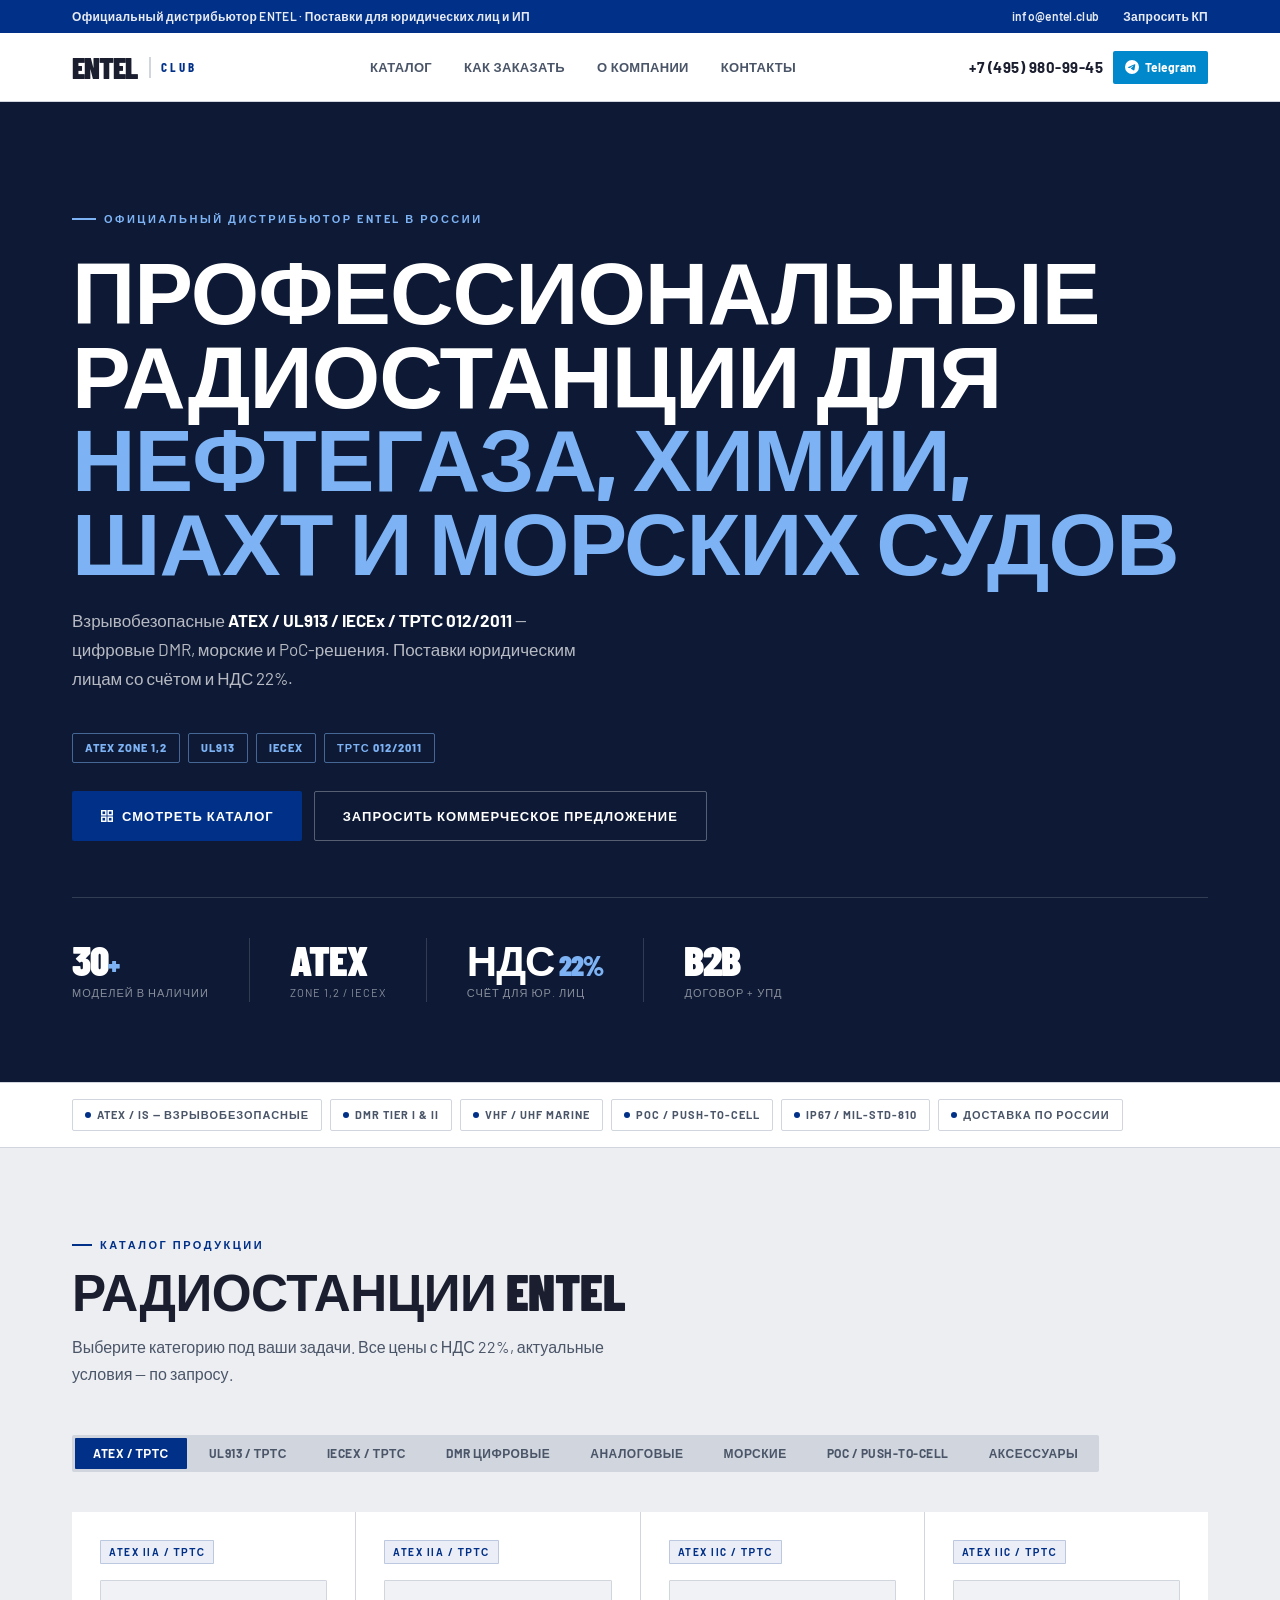
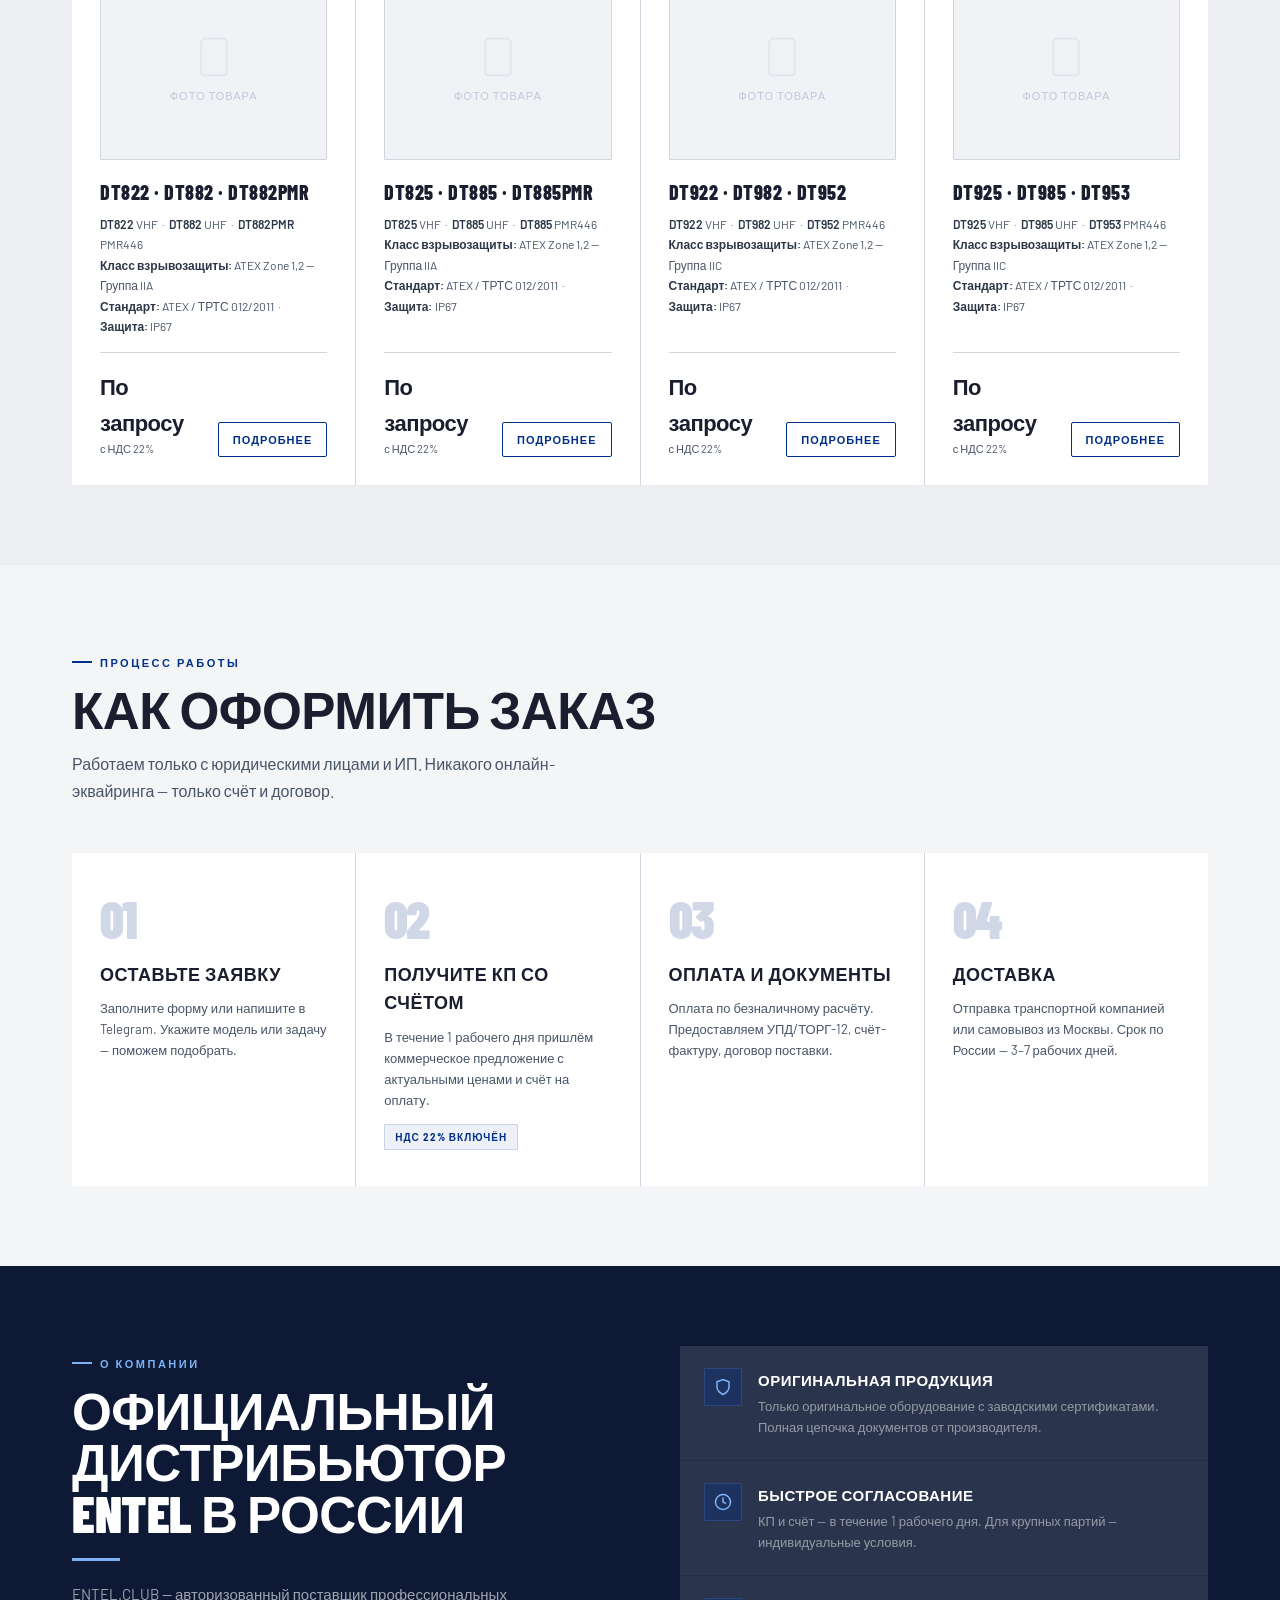
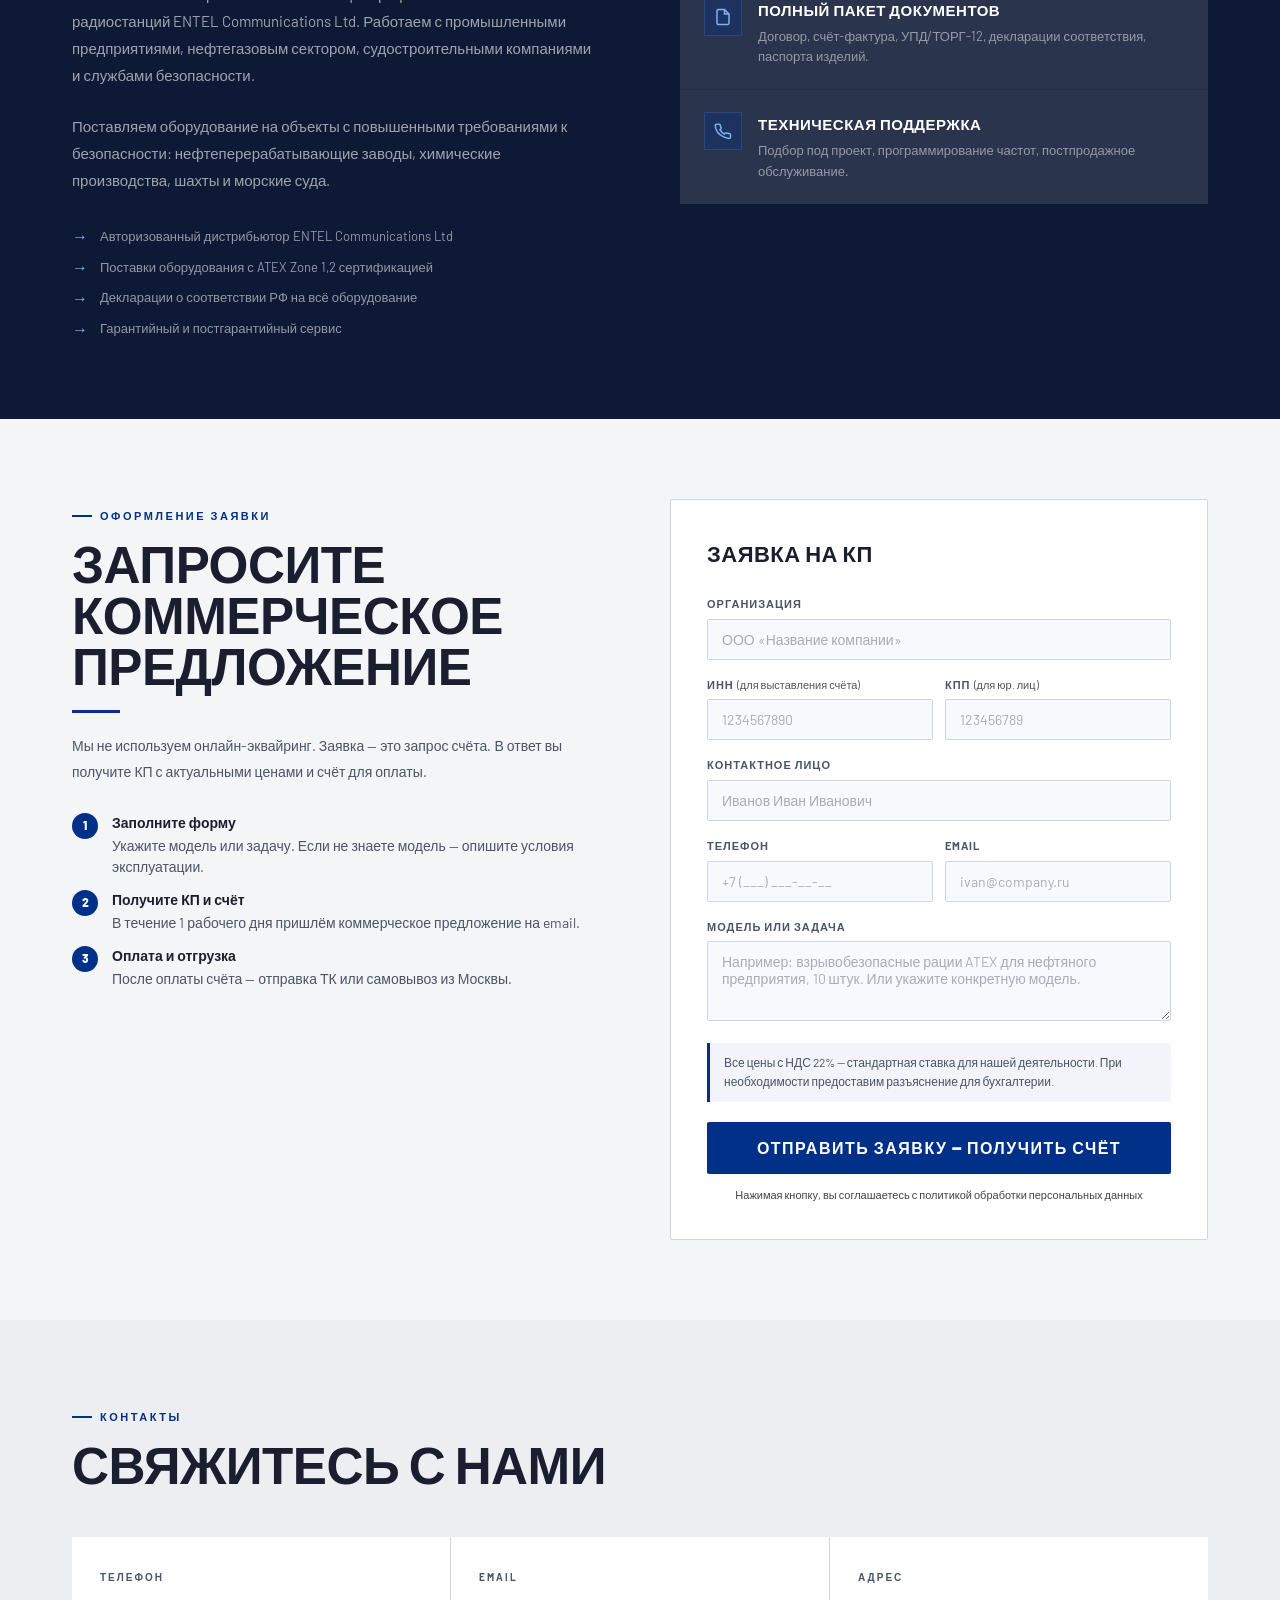
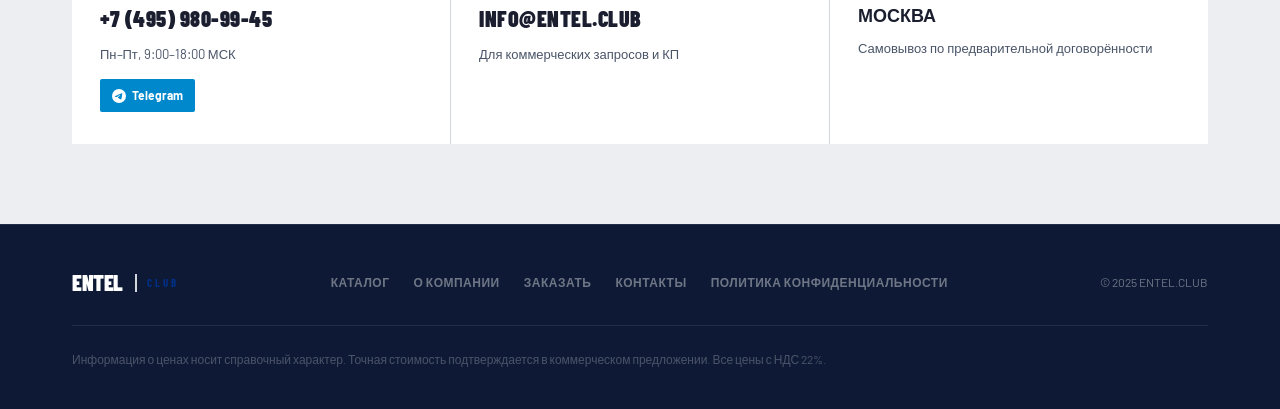
==== entelclub.html @ 15697c0b "Add files via upload" ====
<!DOCTYPE html>
<html lang="ru">
<head>
  <meta charset="UTF-8">
  <meta name="viewport" content="width=device-width, initial-scale=1.0">
  <title>ENTEL.CLUB — Радиостанции ATEX, UL913, IECEx для нефтегаза, химии, шахт и морских судов</title>
  <meta name="description" content="Поставки радиостанций ENTEL: взрывобезопасные ATEX/UL913/IECEx/ТРТС, DMR, морские, PoC. Нефтегаз, химия, шахты, суда. Счёт с НДС 22% для юридических лиц.">
  <meta name="robots" content="index, follow">
  <link rel="canonical" href="https://entel.club/">
  <link rel="preconnect" href="https://fonts.googleapis.com">
  <link rel="preconnect" href="https://fonts.gstatic.com" crossorigin>
  <link href="https://fonts.googleapis.com/css2?family=Barlow+Condensed:wght@400;600;700;800;900&family=Barlow:wght@400;500;600;700&display=swap" rel="stylesheet">
  <script type="application/ld+json">
  {
    "@context": "https://schema.org",
    "@type": "Organization",
    "name": "ENTEL.CLUB",
    "url": "https://entel.club",
    "description": "Официальный поставщик радиостанций ENTEL в России",
    "contactPoint": {
      "@type": "ContactPoint",
      "telephone": "+7-495-980-99-45",
      "contactType": "sales",
      "availableLanguage": "Russian"
    }
  }
  </script>
  <style>
    *, *::before, *::after { box-sizing: border-box; margin: 0; padding: 0; }
    :root {
      --red:    #003087;
      --red-dk: #002070;
      --black:  #f4f5f7;
      --dark:   #eceef2;
      --dark2:  #ffffff;
      --dark3:  #f0f2f6;
      --border: #d0d5de;
      --white:  #1a1e2e;
      --grey:   #4a5568;
      --grey-lt:#2d3748;
      --font-display: 'Barlow Condensed', 'Arial Narrow', Arial, sans-serif;
      --font-body:    'Barlow', Arial, sans-serif;
      --max-w: 1200px;
      --r: 2px;
      --t: 0.18s ease;
    }
    html { scroll-behavior: smooth; }
    body {
      font-family: var(--font-body);
      background: var(--black);
      color: var(--white);
      font-size: 15px;
      line-height: 1.6;
      -webkit-font-smoothing: antialiased;
    }
    a { color: inherit; text-decoration: none; }
    img { max-width: 100%; display: block; }
    button { cursor: pointer; border: none; background: none; font-family: var(--font-body); }
    .container { max-width: var(--max-w); margin: 0 auto; padding: 0 32px; }
    section { padding: 80px 0; }
    /* ── TOP BAR ── */
    .topbar {
      background: var(--red);
      color: rgba(255,255,255,0.9);
      font-size: 12px;
      font-weight: 600;
      padding: 7px 0;
      letter-spacing: 0.3px;
    }
    .topbar .container { display: flex; justify-content: space-between; align-items: center; }
    .topbar a { color: rgba(255,255,255,0.9); transition: color var(--t); }
    .topbar a:hover { color: #fff; }
    .topbar-right { display: flex; gap: 24px; }
    /* ── HEADER ── */
    header {
      position: sticky; top: 0; z-index: 100;
      background: #ffffff;
      border-bottom: 1px solid var(--border);
      transition: box-shadow var(--t);
    }
    .header-inner {
      display: flex; align-items: center;
      justify-content: space-between; height: 68px;
    }
    .logo-wrap { display: flex; align-items: center; gap: 10px; }
    .logo-img {
      height: 32px;
      width: auto;
      object-fit: contain;
    }
    .logo-img-fallback {
      font-family: var(--font-display);
      font-size: 30px;
      font-weight: 900;
      letter-spacing: -1px;
      color: #1a1e2e;
      line-height: 1;
    }
    .logo-dot { color: var(--red); }
    .logo-club {
      font-family: var(--font-display);
      font-size: 13px;
      font-weight: 700;
      letter-spacing: 3px;
      color: var(--red);
      text-transform: uppercase;
      border-left: 2px solid var(--border);
      padding-left: 10px;
      margin-left: 2px;
    }
    nav { display: flex; }
    nav a {
      font-size: 13px; font-weight: 600;
      color: #4a5568; padding: 8px 16px;
      transition: color var(--t); white-space: nowrap;
      letter-spacing: 0.3px; text-transform: uppercase;
    }
    nav a:hover { color: #1a1e2e; }
    .header-contacts { display: flex; align-items: center; gap: 10px; }
    .phone-link {
      font-size: 15px; font-weight: 700; color: #1a1e2e;
      white-space: nowrap; letter-spacing: 0.5px;
    }
    .phone-link:hover { color: var(--red); }
    .btn-tg {
      display: inline-flex; align-items: center; gap: 6px;
      background: #0088CC; color: #fff; font-size: 12px; font-weight: 700;
      padding: 7px 12px; border-radius: var(--r); transition: opacity var(--t);
    }
    .btn-tg:hover { opacity: 0.85; }
    /* ── HERO ── */
    .hero {
      position: relative;
      background: #0e1a35;
      overflow: hidden;
      min-height: 620px;
      display: flex; align-items: center;
      padding: 0;
    }
    .hero-bg {
      position: absolute; inset: 0;
      background-image: url('https://i.ibb.co/BSDWHNY/DTEx-Front-Display-Close-Up.jpg');
      background-size: cover;
      background-position: center center;
      opacity: 1;
    }
    .hero-bg::after {
      content: '';
      position: absolute; inset: 0;
      background: linear-gradient(100deg, #0e1a35 38%, rgba(14,26,53,0.7) 65%, rgba(14,26,53,0.2) 100%);
    }
    .hero-inner {
      position: relative; z-index: 1;
      width: 100%; padding: 100px 0 80px;
    }
    .hero-label {
      display: inline-flex; align-items: center; gap: 8px;
      font-size: 11px; font-weight: 700; letter-spacing: 2.5px;
      text-transform: uppercase; color: #7db3f5;
      margin-bottom: 20px;
    }
    .hero-label::before {
      content: ''; display: block;
      width: 24px; height: 2px; background: #7db3f5;
    }
    .hero h1 {
      font-family: var(--font-display);
      font-size: clamp(48px, 7vw, 88px);
      font-weight: 900; line-height: 0.95;
      letter-spacing: -1px;
      text-transform: uppercase;
      color: #ffffff;
      margin-bottom: 24px;
    }
    .hero h1 .accent { color: #7db3f5; }
    .hero-desc {
      font-size: 17px; color: rgba(255,255,255,0.7); line-height: 1.7;
      margin-bottom: 40px; max-width: 520px;
    }
    .hero-actions { display: flex; gap: 12px; flex-wrap: wrap; margin-bottom: 56px; }
    .btn-primary {
      display: inline-flex; align-items: center; gap: 8px;
      background: var(--red); color: #fff;
      font-size: 13px; font-weight: 700; letter-spacing: 1px;
      text-transform: uppercase;
      padding: 14px 28px; border-radius: var(--r);
      transition: background var(--t);
    }
    .btn-primary:hover { background: var(--red-dk); }
    .btn-outline {
      display: inline-flex; align-items: center; gap: 8px;
      background: transparent; color: #fff;
      font-size: 13px; font-weight: 700; letter-spacing: 1px;
      text-transform: uppercase;
      padding: 14px 28px; border-radius: var(--r);
      border: 1.5px solid rgba(255,255,255,0.3);
      transition: border-color var(--t), background var(--t);
    }
    .btn-outline:hover { border-color: rgba(255,255,255,0.6); background: rgba(255,255,255,0.05); }
    .hero-stats {
      display: flex; gap: 0;
      border-top: 1px solid rgba(255,255,255,0.15);
      padding-top: 40px;
    }
    .hero-stat {
      padding-right: 40px; margin-right: 40px;
      border-right: 1px solid rgba(255,255,255,0.15);
    }
    .hero-stat:last-child { border-right: none; }
    .hero-stat-value {
      font-family: var(--font-display);
      font-size: 42px; font-weight: 900; line-height: 1;
      color: #ffffff; letter-spacing: -1px;
    }
    .hero-stat-value .u { color: #7db3f5; font-size: 28px; }
    .hero-stat-label {
      font-size: 11px; color: rgba(255,255,255,0.5);
      text-transform: uppercase; letter-spacing: 1px;
      margin-top: 4px;
    }
    /* ── BADGES STRIP ── */
    .badges-strip {
      background: #ffffff;
      border-top: 1px solid var(--border);
      border-bottom: 1px solid var(--border);
      padding: 16px 0;
    }
    .badges-inner {
      display: flex; gap: 8px; flex-wrap: wrap; align-items: center;
    }
    .badge {
      display: inline-flex; align-items: center; gap: 6px;
      font-size: 11px; font-weight: 700; letter-spacing: 1px;
      text-transform: uppercase;
      color: #4a5568;
      border: 1px solid var(--border);
      padding: 6px 12px; border-radius: var(--r);
      transition: border-color var(--t), color var(--t);
    }
    .badge:hover { border-color: var(--red); color: #1a1e2e; }
    .badge-dot { width: 6px; height: 6px; background: var(--red); border-radius: 50%; flex-shrink: 0; }
    /* ── SECTION HEADERS ── */
    .section-label {
      display: inline-flex; align-items: center; gap: 8px;
      font-size: 11px; font-weight: 700; letter-spacing: 2.5px;
      text-transform: uppercase; color: var(--red); margin-bottom: 12px;
    }
    .section-label::before {
      content: ''; display: block;
      width: 20px; height: 2px; background: var(--red);
    }
    .section-title {
      font-family: var(--font-display);
      font-size: clamp(32px, 4vw, 52px);
      font-weight: 900; letter-spacing: -0.5px;
      text-transform: uppercase; line-height: 1.0; margin-bottom: 16px;
    }
    .section-subtitle { font-size: 16px; color: var(--grey); max-width: 560px; line-height: 1.7; }
    .section-header { margin-bottom: 48px; }
    .section-header-row {
      display: flex; justify-content: space-between;
      align-items: flex-end; margin-bottom: 48px; gap: 24px; flex-wrap: wrap;
    }
    /* ── CATALOG ── */
    #catalog { background: var(--dark); }
    .catalog-tabs {
      display: flex; gap: 4px; margin-bottom: 40px;
      background: var(--border); padding: 3px;
      border-radius: var(--r); width: fit-content; flex-wrap: wrap;
    }
    .tab-btn {
      font-family: var(--font-body);
      font-size: 12px; font-weight: 700; letter-spacing: 0.5px;
      text-transform: uppercase;
      color: var(--grey); padding: 8px 18px;
      border-radius: 1px; transition: all var(--t); background: transparent;
    }
    .tab-btn.active { background: var(--red); color: #fff; }
    .tab-btn:hover:not(.active) { color: var(--white); }
    .catalog-grid {
      display: grid;
      grid-template-columns: repeat(auto-fill, minmax(280px, 1fr));
      gap: 1px; background: var(--border);
    }
    .product-card {
      background: var(--dark2); padding: 28px;
      display: flex; flex-direction: column;
      transition: background var(--t);
    }
    .product-card:hover { background: var(--dark3); }
    .product-tag {
      display: inline-block; font-size: 10px; font-weight: 700;
      letter-spacing: 1.5px; text-transform: uppercase;
      padding: 3px 8px; border-radius: 1px; margin-bottom: 16px; width: fit-content;
    }
    .tag-atex   { background: rgba(0,48,135,0.08); color: var(--red); border: 1px solid rgba(0,48,135,0.2); }
    .tag-dmr    { background: rgba(0,100,200,0.08); color: #0060bb;   border: 1px solid rgba(0,100,200,0.2); }
    .tag-marine { background: rgba(0,130,70,0.08);  color: #1a7a44;   border: 1px solid rgba(0,130,70,0.2); }
    .tag-poc    { background: rgba(120,60,180,0.08);color: #7040c0;   border: 1px solid rgba(120,60,180,0.2); }
    .tag-analog { background: rgba(80,80,80,0.06);  color: #555;      border: 1px solid #ddd; }
    .product-img-wrap {
      background: var(--dark3); height: 180px;
      display: flex; align-items: center; justify-content: center;
      margin-bottom: 20px; border-radius: 1px; overflow: hidden;
      border: 1px solid var(--border);
    }
    .product-img-placeholder {
      display: flex; flex-direction: column;
      align-items: center; gap: 8px; color: #c0c8d8; font-size: 11px;
      letter-spacing: 1px; text-transform: uppercase;
    }
    .product-img-placeholder svg { opacity: 0.3; }
    .product-name {
      font-family: var(--font-display);
      font-size: 20px; font-weight: 800; margin-bottom: 10px;
      line-height: 1.2; text-transform: uppercase; letter-spacing: 0.5px;
    }
    .product-spec {
      font-size: 12px; color: var(--grey); margin-bottom: 16px;
      line-height: 1.7; flex: 1;
    }
    .product-spec strong { color: var(--grey-lt); font-weight: 600; }
    .product-footer {
      display: flex; align-items: flex-end;
      justify-content: space-between; gap: 12px;
      padding-top: 16px; border-top: 1px solid var(--border);
    }
    .product-price {
      font-family: var(--font-display);
      font-size: 22px; font-weight: 900; color: var(--white); letter-spacing: -0.5px;
    }
    .product-price-note { font-size: 11px; color: var(--grey); font-weight: 400; }
    .btn-order {
      font-size: 11px; font-weight: 700; letter-spacing: 1px; text-transform: uppercase;
      color: var(--red); border: 1.5px solid var(--red);
      padding: 8px 14px; border-radius: var(--r);
      transition: all var(--t); white-space: nowrap;
    }
    .btn-order:hover { background: var(--red); color: #fff; }
    /* ── HOW IT WORKS ── */
    .how-it-works { background: var(--black); }
    .steps-grid {
      display: grid; grid-template-columns: repeat(4, 1fr);
      gap: 1px; background: var(--border);
    }
    .step {
      background: var(--dark2); padding: 36px 28px;
      border-top: 3px solid transparent; transition: border-color var(--t);
    }
    .step:hover { border-top-color: var(--red); }
    .step-num {
      font-family: var(--font-display);
      font-size: 52px; font-weight: 900; color: #d0d8e8;
      letter-spacing: -2px; line-height: 1; margin-bottom: 16px;
    }
    .step-title {
      font-family: var(--font-display);
      font-size: 18px; font-weight: 800; text-transform: uppercase;
      letter-spacing: 0.5px; margin-bottom: 10px;
    }
    .step-desc { font-size: 13px; color: var(--grey); line-height: 1.6; }
    .step-note {
      display: inline-block; margin-top: 14px;
      font-size: 10px; font-weight: 700; letter-spacing: 1px;
      text-transform: uppercase; color: var(--red);
      background: rgba(0,48,135,0.07); border: 1px solid rgba(0,48,135,0.15);
      padding: 4px 10px; border-radius: 1px;
    }
    /* ── ABOUT ── */
    .about { background: #0e1a35; }
    .about-grid {
      display: grid; grid-template-columns: 1fr 1fr;
      gap: 80px; align-items: start;
    }
    .about .section-label { color: #7db3f5; }
    .about .section-label::before { background: #7db3f5; }
    .about .section-title { color: #ffffff; }
    .about .red-line { background: #7db3f5; }
    .about-text { font-size: 15px; color: rgba(255,255,255,0.6); line-height: 1.8; margin-bottom: 24px; }
    .about-features { display: flex; flex-direction: column; gap: 1px; background: rgba(255,255,255,0.08); }
    .about-feature {
      background: rgba(255,255,255,0.04); padding: 22px 24px;
      display: flex; gap: 16px; align-items: flex-start;
      transition: background var(--t);
    }
    .about-feature:hover { background: rgba(255,255,255,0.08); }
    .about-feature-icon {
      width: 38px; height: 38px;
      background: rgba(0,48,135,0.3);
      border: 1px solid rgba(100,160,255,0.2);
      border-radius: 1px;
      display: flex; align-items: center; justify-content: center; flex-shrink: 0;
      color: #7db3f5;
    }
    .about-feature-title {
      font-family: var(--font-display);
      font-size: 15px; font-weight: 800; text-transform: uppercase;
      letter-spacing: 0.5px; color: #ffffff; margin-bottom: 4px;
    }
    .about-feature-desc { font-size: 13px; color: rgba(255,255,255,0.5); }
    .certs { margin-top: 32px; display: flex; flex-direction: column; gap: 10px; }
    .cert-item {
      display: flex; align-items: center; gap: 12px;
      font-size: 13px; color: rgba(255,255,255,0.55);
    }
    .cert-arrow { color: #7db3f5; font-size: 16px; line-height: 1; }
    /* ── ORDER ── */
    #order { background: var(--black); }
    .order-grid {
      display: grid; grid-template-columns: 1fr 1fr;
      gap: 60px; align-items: start;
    }
    .order-info-text {
      font-size: 14px; color: var(--grey); line-height: 1.8; margin-bottom: 28px;
    }
    .order-steps { display: flex; flex-direction: column; gap: 12px; }
    .order-step { display: flex; gap: 14px; align-items: flex-start; }
    .order-step-num {
      width: 26px; height: 26px; background: var(--red); color: #fff;
      font-size: 12px; font-weight: 800;
      border-radius: 50%; display: flex; align-items: center;
      justify-content: center; flex-shrink: 0; margin-top: 1px;
    }
    .order-step-text { font-size: 14px; color: var(--grey); line-height: 1.5; }
    .order-step-text strong { color: var(--white); display: block; margin-bottom: 2px; font-weight: 700; }
    .form-card {
      background: var(--dark2);
      border: 1px solid var(--border); padding: 36px; border-radius: var(--r);
    }
    .form-title {
      font-family: var(--font-display);
      font-size: 22px; font-weight: 900; text-transform: uppercase;
      letter-spacing: 0.5px; margin-bottom: 24px;
    }
    .form-row { margin-bottom: 16px; }
    .form-row-2 {
      display: grid; grid-template-columns: 1fr 1fr; gap: 12px; margin-bottom: 16px;
    }
    label {
      display: block; font-size: 11px; font-weight: 700;
      color: var(--grey); text-transform: uppercase;
      letter-spacing: 1px; margin-bottom: 6px;
    }
    label .hint {
      font-weight: 400; text-transform: none; letter-spacing: 0;
      color: #555; font-size: 11px;
    }
    input[type="text"],
    input[type="tel"],
    input[type="email"],
    textarea,
    select {
      width: 100%;
      border: 1.5px solid var(--border); border-radius: var(--r);
      padding: 11px 14px; font-size: 14px;
      font-family: var(--font-body);
      color: #1a1e2e; background: #f8f9fc;
      transition: border-color var(--t); outline: none;
    }
    input:focus, textarea:focus, select:focus { border-color: var(--red); }
    input::placeholder, textarea::placeholder { color: #aab; }
    textarea { resize: vertical; min-height: 80px; }
    .vat-note {
      font-size: 12px; color: var(--grey); margin-top: 16px;
      padding: 10px 14px;
      background: rgba(0,48,135,0.05);
      border-left: 3px solid var(--red);
      border-radius: 0 var(--r) var(--r) 0;
    }
    .btn-submit {
      width: 100%; background: var(--red); color: #fff;
      font-family: var(--font-display);
      font-size: 16px; font-weight: 900; letter-spacing: 1.5px;
      text-transform: uppercase; padding: 16px;
      border-radius: var(--r); margin-top: 20px;
      transition: background var(--t);
    }
    .btn-submit:hover { background: var(--red-dk); }
    .form-disclaimer { font-size: 11px; color: #444; text-align: center; margin-top: 12px; }
    /* ── CONTACTS ── */
    .contacts { background: var(--dark); }
    .contacts-grid {
      display: grid; grid-template-columns: repeat(3, 1fr);
      gap: 1px; background: var(--border); margin-top: 48px;
    }
    .contact-block { background: var(--dark2); padding: 32px 28px; }
    .contact-block-label {
      font-size: 10px; font-weight: 700; letter-spacing: 2px;
      text-transform: uppercase; color: var(--grey); margin-bottom: 16px;
    }
    .contact-value {
      font-family: var(--font-display);
      font-size: 22px; font-weight: 900; text-transform: uppercase;
      color: var(--white); margin-bottom: 8px; letter-spacing: 0.5px;
    }
    .contact-value a { transition: color var(--t); }
    .contact-value a:hover { color: var(--red); }
    .contact-note { font-size: 13px; color: var(--grey); }
    .contact-messengers { display: flex; gap: 8px; margin-top: 14px; }
    /* ── FOOTER ── */
    footer {
      background: #0e1a35;
      border-top: 1px solid rgba(255,255,255,0.08);
      padding: 40px 0; font-size: 13px; color: rgba(255,255,255,0.4);
    }
    .footer-inner {
      display: flex; justify-content: space-between;
      align-items: center; gap: 24px; flex-wrap: wrap;
    }
    .footer-logo-wrap { display: flex; align-items: center; gap: 10px; }
    .footer-logo-img { height: 24px; width: auto; object-fit: contain; }
    .footer-logo-text {
      font-family: var(--font-display);
      font-size: 22px; font-weight: 900; color: #ffffff; letter-spacing: -0.5px;
    }
    .footer-links { display: flex; gap: 24px; flex-wrap: wrap; }
    .footer-links a { color: rgba(255,255,255,0.4); transition: color var(--t); font-size: 12px; font-weight: 600; text-transform: uppercase; letter-spacing: 0.5px; }
    .footer-links a:hover { color: rgba(255,255,255,0.8); }
    .footer-disclaimer {
      border-top: 1px solid rgba(255,255,255,0.08); margin-top: 24px;
      padding-top: 24px; font-size: 12px; color: rgba(255,255,255,0.25); line-height: 1.6;
    }
    /* ── CATALOG TAB LOGIC ── */
    .catalog-section { display: none; }
    .catalog-section.active { display: grid; }
    /* ── DIVIDER ── */
    .red-line { width: 48px; height: 3px; background: var(--red); margin: 20px 0; }
    /* ── RESPONSIVE ── */
    @media (max-width: 900px) {
      .container { padding: 0 20px; }
      .about-grid, .order-grid { grid-template-columns: 1fr; gap: 40px; }
      .steps-grid { grid-template-columns: 1fr 1fr; }
      .contacts-grid { grid-template-columns: 1fr; }
      nav { display: none; }
      .hero-stats { flex-wrap: wrap; gap: 24px; }
      .hero-stat { border-right: none; padding-right: 0; margin-right: 0; }
    }
    @media (max-width: 600px) {
      section { padding: 60px 0; }
      .steps-grid { grid-template-columns: 1fr; }
      .form-row-2 { grid-template-columns: 1fr; }
      .hero h1 { font-size: 44px; }
      .hero-actions { flex-direction: column; }
      .topbar-right { display: none; }
    }
  </style>
</head>
<body>
<!-- TOP BAR -->
<div class="topbar">
  <div class="container">
    <div>Официальный дистрибьютор ENTEL · Поставки для юридических лиц и ИП</div>
    <div class="topbar-right">
      <a href="mailto:info@entel.club">info@entel.club</a>
      <a href="#order">Запросить КП</a>
    </div>
  </div>
</div>
<!-- HEADER -->
<header>
  <div class="container">
    <div class="header-inner">
      <a href="/" class="logo-wrap">
        <img src="https://i.ibb.co/8gRGxkNd/Entel-Logo-Grey-HQ.png" alt="Entel" class="logo-img"
             onerror="this.style.display='none'; this.nextElementSibling.style.display='block'">
        <span class="logo-img-fallback" style="display:none">ENTEL</span>
        <span class="logo-club">CLUB</span>
      </a>
      <nav>
        <a href="#catalog">Каталог</a>
        <a href="#how-it-works">Как заказать</a>
        <a href="#about">О компании</a>
        <a href="#contacts">Контакты</a>
      </nav>
      <div class="header-contacts">
        <a href="tel:+74959809945" class="phone-link">+7 (495) 980-99-45</a>
        <a href="https://t.me/entelclub" class="btn-tg" target="_blank">
          <svg width="14" height="14" viewBox="0 0 24 24" fill="currentColor"><path d="M11.944 0A12 12 0 0 0 0 12a12 12 0 0 0 12 12 12 12 0 0 0 12-12A12 12 0 0 0 12 0a12 12 0 0 0-.056 0zm4.962 7.224c.1-.002.321.023.465.14a.506.506 0 0 1 .171.325c.016.093.036.306.02.472-.18 1.898-.962 6.502-1.36 8.627-.168.9-.499 1.201-.82 1.23-.696.065-1.225-.46-1.9-.902-1.056-.693-1.653-1.124-2.678-1.8-1.185-.78-.417-1.21.258-1.91.177-.184 3.247-2.977 3.307-3.23.007-.032.014-.15-.056-.212s-.174-.041-.249-.024c-.106.024-1.793 1.14-5.061 3.345-.48.33-.913.49-1.302.48-.428-.008-1.252-.241-1.865-.44-.752-.245-1.349-.374-1.297-.789.027-.216.325-.437.893-.663 3.498-1.524 5.83-2.529 6.998-3.014 3.332-1.386 4.025-1.627 4.476-1.635z"/></svg>
          Telegram
        </a>
      </div>
    </div>
  </div>
</header>
<!-- HERO -->
<section class="hero">
  <div class="hero-bg" aria-hidden="true"></div>
  <div class="hero-inner">
    <div class="container">
      <div class="hero-label">Официальный дистрибьютор ENTEL в России</div>
      <h1>
        Профессиональные<br>
        радиостанции для<br>
        <span class="accent">нефтегаза, химии,<br>шахт и морских судов</span>
      </h1>
      <p class="hero-desc">Взрывобезопасные <strong style="color:#fff">ATEX / UL913 / IECEx / ТРТС 012/2011</strong> — цифровые DMR, морские и PoC-решения. Поставки юридическим лицам со счётом и НДС 22%.</p>
      <div class="hero-certs" style="display:flex;gap:8px;flex-wrap:wrap;margin-bottom:28px;">
        <span style="display:inline-block;font-size:11px;font-weight:800;letter-spacing:1px;text-transform:uppercase;padding:5px 12px;border:1.5px solid rgba(125,179,245,0.5);color:#7db3f5;border-radius:2px;">ATEX Zone 1,2</span>
        <span style="display:inline-block;font-size:11px;font-weight:800;letter-spacing:1px;text-transform:uppercase;padding:5px 12px;border:1.5px solid rgba(125,179,245,0.5);color:#7db3f5;border-radius:2px;">UL913</span>
        <span style="display:inline-block;font-size:11px;font-weight:800;letter-spacing:1px;text-transform:uppercase;padding:5px 12px;border:1.5px solid rgba(125,179,245,0.5);color:#7db3f5;border-radius:2px;">IECEx</span>
        <span style="display:inline-block;font-size:11px;font-weight:800;letter-spacing:1px;text-transform:uppercase;padding:5px 12px;border:1.5px solid rgba(125,179,245,0.5);color:#7db3f5;border-radius:2px;">ТРТС 012/2011</span>
      </div>
      <div class="hero-actions">
        <a href="#catalog" class="btn-primary">
          <svg width="14" height="14" viewBox="0 0 24 24" fill="none" stroke="currentColor" stroke-width="2.5"><rect x="3" y="3" width="7" height="7"/><rect x="14" y="3" width="7" height="7"/><rect x="3" y="14" width="7" height="7"/><rect x="14" y="14" width="7" height="7"/></svg>
          Смотреть каталог
        </a>
        <a href="#order" class="btn-outline">Запросить коммерческое предложение</a>
      </div>
      <div class="hero-stats">
        <div class="hero-stat">
          <div class="hero-stat-value">30<span class="u">+</span></div>
          <div class="hero-stat-label">Моделей в наличии</div>
        </div>
        <div class="hero-stat">
          <div class="hero-stat-value">ATEX</div>
          <div class="hero-stat-label">Zone 1,2 / IECEx</div>
        </div>
        <div class="hero-stat">
          <div class="hero-stat-value">НДС<span class="u"> 22%</span></div>
          <div class="hero-stat-label">Счёт для юр. лиц</div>
        </div>
        <div class="hero-stat">
          <div class="hero-stat-value">B2B</div>
          <div class="hero-stat-label">Договор + УПД</div>
        </div>
      </div>
    </div>
  </div>
</section>
<!-- BADGES STRIP -->
<div class="badges-strip">
  <div class="container">
    <div class="badges-inner">
      <span class="badge"><span class="badge-dot"></span>ATEX / IS — Взрывобезопасные</span>
      <span class="badge"><span class="badge-dot"></span>DMR Tier I &amp; II</span>
      <span class="badge"><span class="badge-dot"></span>VHF / UHF Marine</span>
      <span class="badge"><span class="badge-dot"></span>PoC / Push-to-Cell</span>
      <span class="badge"><span class="badge-dot"></span>IP67 / MIL-STD-810</span>
      <span class="badge"><span class="badge-dot"></span>Доставка по России</span>
    </div>
  </div>
</div>
<!-- CATALOG -->
<section id="catalog">
  <div class="container">
    <div class="section-header-row">
      <div>
        <div class="section-label">Каталог продукции</div>
        <h2 class="section-title">Радиостанции ENTEL</h2>
        <p class="section-subtitle">Выберите категорию под ваши задачи. Все цены с НДС 22%, актуальные условия — по запросу.</p>
      </div>
    </div>
    <div class="catalog-tabs">
      <button class="tab-btn active" onclick="switchTab('atex',this)">ATEX / ТРТС</button>
      <button class="tab-btn" onclick="switchTab('ul913',this)">UL913 / ТРТС</button>
      <button class="tab-btn" onclick="switchTab('iecex',this)">IECEx / ТРТС</button>
      <button class="tab-btn" onclick="switchTab('dmr',this)">DMR Цифровые</button>
      <button class="tab-btn" onclick="switchTab('analog',this)">Аналоговые</button>
      <button class="tab-btn" onclick="switchTab('marine',this)">Морские</button>
      <button class="tab-btn" onclick="switchTab('poc',this)">PoC / Push-to-Cell</button>
      <button class="tab-btn" onclick="switchTab('acc',this)">Аксессуары</button>
    </div>
    <!-- ══ ШАБЛОН карточки (макрос) ══
    <div class="product-card">
      <span class="product-tag TAG">МЕТКА</span>
      <div class="product-img-wrap"><div class="product-img-placeholder">
        <svg width="44" height="44" viewBox="0 0 24 24" fill="none" stroke="currentColor" stroke-width="1"><rect x="5" y="2" width="14" height="20" rx="2"/><line x1="12" y1="18" x2="12.01" y2="18"/></svg>
        <span>Фото товара</span>
      </div></div>
      <div class="product-name">НАЗВАНИЕ</div>
      <div class="product-spec">ХАРАКТЕРИСТИКИ</div>
      <div class="product-footer">
        <div><div class="product-price">По запросу</div><div class="product-price-note">с НДС 22%</div></div>
        <a href="https://entelradio.ru/#prodpopup" class="btn-order" target="_blank">Подробнее</a>
      </div>
    </div>
    ══ конец шаблона ══ -->

    <!-- ══════════ ATEX / ТРТС ══════════ -->
    <div id="tab-atex" class="catalog-section active catalog-grid">

      <div class="product-card">
        <span class="product-tag tag-atex">ATEX IIA / ТРТС</span>
        <div class="product-img-wrap"><div class="product-img-placeholder">
          <svg width="44" height="44" viewBox="0 0 24 24" fill="none" stroke="currentColor" stroke-width="1"><rect x="5" y="2" width="14" height="20" rx="2"/><line x1="12" y1="18" x2="12.01" y2="18"/></svg>
          <span>Фото товара</span>
        </div></div>
        <div class="product-name">DT822 · DT882 · DT882PMR</div>
        <div class="product-spec">
          <strong>DT822</strong> VHF &nbsp;·&nbsp; <strong>DT882</strong> UHF &nbsp;·&nbsp; <strong>DT882PMR</strong> PMR446<br>
          <strong>Класс взрывозащиты:</strong> ATEX Zone 1,2 — Группа IIA<br>
          <strong>Стандарт:</strong> ATEX / ТРТС 012/2011 &nbsp;·&nbsp; <strong>Защита:</strong> IP67
        </div>
        <div class="product-footer">
          <div><div class="product-price">По запросу</div><div class="product-price-note">с НДС 22%</div></div>
          <a href="https://entelradio.ru/#prodpopup" class="btn-order" target="_blank">Подробнее</a>
        </div>
      </div>

      <div class="product-card">
        <span class="product-tag tag-atex">ATEX IIA / ТРТС</span>
        <div class="product-img-wrap"><div class="product-img-placeholder">
          <svg width="44" height="44" viewBox="0 0 24 24" fill="none" stroke="currentColor" stroke-width="1"><rect x="5" y="2" width="14" height="20" rx="2"/><line x1="12" y1="18" x2="12.01" y2="18"/></svg>
          <span>Фото товара</span>
        </div></div>
        <div class="product-name">DT825 · DT885 · DT885PMR</div>
        <div class="product-spec">
          <strong>DT825</strong> VHF &nbsp;·&nbsp; <strong>DT885</strong> UHF &nbsp;·&nbsp; <strong>DT885</strong> PMR446<br>
          <strong>Класс взрывозащиты:</strong> ATEX Zone 1,2 — Группа IIA<br>
          <strong>Стандарт:</strong> ATEX / ТРТС 012/2011 &nbsp;·&nbsp; <strong>Защита:</strong> IP67
        </div>
        <div class="product-footer">
          <div><div class="product-price">По запросу</div><div class="product-price-note">с НДС 22%</div></div>
          <a href="https://entelradio.ru/#prodpopup" class="btn-order" target="_blank">Подробнее</a>
        </div>
      </div>

      <div class="product-card">
        <span class="product-tag tag-atex">ATEX IIC / ТРТС</span>
        <div class="product-img-wrap"><div class="product-img-placeholder">
          <svg width="44" height="44" viewBox="0 0 24 24" fill="none" stroke="currentColor" stroke-width="1"><rect x="5" y="2" width="14" height="20" rx="2"/><line x1="12" y1="18" x2="12.01" y2="18"/></svg>
          <span>Фото товара</span>
        </div></div>
        <div class="product-name">DT922 · DT982 · DT952</div>
        <div class="product-spec">
          <strong>DT922</strong> VHF &nbsp;·&nbsp; <strong>DT982</strong> UHF &nbsp;·&nbsp; <strong>DT952</strong> PMR446<br>
          <strong>Класс взрывозащиты:</strong> ATEX Zone 1,2 — Группа IIC<br>
          <strong>Стандарт:</strong> ATEX / ТРТС 012/2011 &nbsp;·&nbsp; <strong>Защита:</strong> IP67
        </div>
        <div class="product-footer">
          <div><div class="product-price">По запросу</div><div class="product-price-note">с НДС 22%</div></div>
          <a href="https://entelradio.ru/#prodpopup" class="btn-order" target="_blank">Подробнее</a>
        </div>
      </div>

      <div class="product-card">
        <span class="product-tag tag-atex">ATEX IIC / ТРТС</span>
        <div class="product-img-wrap"><div class="product-img-placeholder">
          <svg width="44" height="44" viewBox="0 0 24 24" fill="none" stroke="currentColor" stroke-width="1"><rect x="5" y="2" width="14" height="20" rx="2"/><line x1="12" y1="18" x2="12.01" y2="18"/></svg>
          <span>Фото товара</span>
        </div></div>
        <div class="product-name">DT925 · DT985 · DT953</div>
        <div class="product-spec">
          <strong>DT925</strong> VHF &nbsp;·&nbsp; <strong>DT985</strong> UHF &nbsp;·&nbsp; <strong>DT953</strong> PMR446<br>
          <strong>Класс взрывозащиты:</strong> ATEX Zone 1,2 — Группа IIC<br>
          <strong>Стандарт:</strong> ATEX / ТРТС 012/2011 &nbsp;·&nbsp; <strong>Защита:</strong> IP67
        </div>
        <div class="product-footer">
          <div><div class="product-price">По запросу</div><div class="product-price-note">с НДС 22%</div></div>
          <a href="https://entelradio.ru/#prodpopup" class="btn-order" target="_blank">Подробнее</a>
        </div>
      </div>

    </div>

    <!-- ══════════ UL913 / ТРТС ══════════ -->
    <div id="tab-ul913" class="catalog-section catalog-grid">

      <div class="product-card">
        <span class="product-tag tag-atex">UL913 / ТРТС</span>
        <div class="product-img-wrap"><div class="product-img-placeholder">
          <svg width="44" height="44" viewBox="0 0 24 24" fill="none" stroke="currentColor" stroke-width="1"><rect x="5" y="2" width="14" height="20" rx="2"/><line x1="12" y1="18" x2="12.01" y2="18"/></svg>
          <span>Фото товара</span>
        </div></div>
        <div class="product-name">DX446E-IS · DX522-IS · DX582-IS</div>
        <div class="product-spec">
          <strong>DX446E-IS</strong> PMR446 &nbsp;·&nbsp; <strong>DX522-IS</strong> VHF &nbsp;·&nbsp; <strong>DX582-IS</strong> UHF<br>
          <strong>Стандарт:</strong> UL913 Class I Div 1&amp;2 + ТРТС 012/2011<br>
          <strong>Тип:</strong> DMR Tier I&amp;II &nbsp;·&nbsp; <strong>Защита:</strong> IP67
        </div>
        <div class="product-footer">
          <div><div class="product-price">По запросу</div><div class="product-price-note">с НДС 22%</div></div>
          <a href="https://entelradio.ru/#prodpopup" class="btn-order" target="_blank">Подробнее</a>
        </div>
      </div>

      <div class="product-card">
        <span class="product-tag tag-atex">UL913 / ТРТС</span>
        <div class="product-img-wrap"><div class="product-img-placeholder">
          <svg width="44" height="44" viewBox="0 0 24 24" fill="none" stroke="currentColor" stroke-width="1"><rect x="5" y="2" width="14" height="20" rx="2"/><line x1="12" y1="18" x2="12.01" y2="18"/></svg>
          <span>Фото товара</span>
        </div></div>
        <div class="product-name">DX446L-IS · DX525-IS · DX585-IS</div>
        <div class="product-spec">
          <strong>DX446L-IS</strong> PMR446 &nbsp;·&nbsp; <strong>DX525-IS</strong> VHF &nbsp;·&nbsp; <strong>DX585-IS</strong> UHF<br>
          <strong>Стандарт:</strong> UL913 Class I Div 1&amp;2 + ТРТС 012/2011<br>
          <strong>Тип:</strong> DMR Tier I&amp;II &nbsp;·&nbsp; <strong>Защита:</strong> IP67
        </div>
        <div class="product-footer">
          <div><div class="product-price">По запросу</div><div class="product-price-note">с НДС 22%</div></div>
          <a href="https://entelradio.ru/#prodpopup" class="btn-order" target="_blank">Подробнее</a>
        </div>
      </div>

    </div>

    <!-- ══════════ IECEx / ТРТС ══════════ -->
    <div id="tab-iecex" class="catalog-section catalog-grid">

      <div class="product-card">
        <span class="product-tag tag-dmr">IECEx / ТРТС</span>
        <div class="product-img-wrap"><div class="product-img-placeholder">
          <svg width="44" height="44" viewBox="0 0 24 24" fill="none" stroke="currentColor" stroke-width="1"><rect x="5" y="2" width="14" height="20" rx="2"/><line x1="12" y1="18" x2="12.01" y2="18"/></svg>
          <span>Фото товара</span>
        </div></div>
        <div class="product-name">DT522 · DT582 · DT582PMR</div>
        <div class="product-spec">
          <strong>DT522</strong> VHF &nbsp;·&nbsp; <strong>DT582</strong> UHF &nbsp;·&nbsp; <strong>DT582PMR</strong> PMR446<br>
          <strong>Стандарт:</strong> IECEx Zone 1,2 + ТРТС 012/2011<br>
          <strong>Защита:</strong> IP67, MIL-STD-810
        </div>
        <div class="product-footer">
          <div><div class="product-price">По запросу</div><div class="product-price-note">с НДС 22%</div></div>
          <a href="https://entelradio.ru/#prodpopup" class="btn-order" target="_blank">Подробнее</a>
        </div>
      </div>

      <div class="product-card">
        <span class="product-tag tag-dmr">IECEx / ТРТС</span>
        <div class="product-img-wrap"><div class="product-img-placeholder">
          <svg width="44" height="44" viewBox="0 0 24 24" fill="none" stroke="currentColor" stroke-width="1"><rect x="5" y="2" width="14" height="20" rx="2"/><line x1="12" y1="18" x2="12.01" y2="18"/></svg>
          <span>Фото товара</span>
        </div></div>
        <div class="product-name">DT525 · DT585 · DT585PMR</div>
        <div class="product-spec">
          <strong>DT525</strong> VHF &nbsp;·&nbsp; <strong>DT585</strong> UHF &nbsp;·&nbsp; <strong>DT585</strong> PMR446<br>
          <strong>Стандарт:</strong> IECEx Zone 1,2 + ТРТС 012/2011<br>
          <strong>Защита:</strong> IP67, MIL-STD-810
        </div>
        <div class="product-footer">
          <div><div class="product-price">По запросу</div><div class="product-price-note">с НДС 22%</div></div>
          <a href="https://entelradio.ru/#prodpopup" class="btn-order" target="_blank">Подробнее</a>
        </div>
      </div>

    </div>

    <!-- ══════════ DMR ЦИФРОВЫЕ ══════════ -->
    <div id="tab-dmr" class="catalog-section catalog-grid">

      <div class="product-card">
        <span class="product-tag tag-dmr">DMR Цифровой</span>
        <div class="product-img-wrap"><div class="product-img-placeholder">
          <svg width="44" height="44" viewBox="0 0 24 24" fill="none" stroke="currentColor" stroke-width="1"><rect x="5" y="2" width="14" height="20" rx="2"/><line x1="12" y1="18" x2="12.01" y2="18"/></svg>
          <span>Фото товара</span>
        </div></div>
        <div class="product-name">DX446E · DX422 · DX482</div>
        <div class="product-spec">
          <strong>DX446E</strong> PMR446 &nbsp;·&nbsp; <strong>DX422</strong> VHF &nbsp;·&nbsp; <strong>DX482</strong> UHF<br>
          <strong>Стандарт:</strong> DMR Tier I &amp; II &nbsp;·&nbsp; <strong>Дисплей:</strong> цветной TFT<br>
          <strong>Защита:</strong> IP55, MIL-STD-810G
        </div>
        <div class="product-footer">
          <div><div class="product-price">По запросу</div><div class="product-price-note">с НДС 22%</div></div>
          <a href="https://entelradio.ru/#prodpopup" class="btn-order" target="_blank">Подробнее</a>
        </div>
      </div>

      <div class="product-card">
        <span class="product-tag tag-dmr">DMR Цифровой</span>
        <div class="product-img-wrap"><div class="product-img-placeholder">
          <svg width="44" height="44" viewBox="0 0 24 24" fill="none" stroke="currentColor" stroke-width="1"><rect x="5" y="2" width="14" height="20" rx="2"/><line x1="12" y1="18" x2="12.01" y2="18"/></svg>
          <span>Фото товара</span>
        </div></div>
        <div class="product-name">DX446L · DX425 · DX485</div>
        <div class="product-spec">
          <strong>DX446L</strong> PMR446 &nbsp;·&nbsp; <strong>DX425</strong> VHF &nbsp;·&nbsp; <strong>DX485</strong> UHF<br>
          <strong>Стандарт:</strong> DMR Tier I &amp; II &nbsp;·&nbsp; <strong>Дисплей:</strong> цветной TFT<br>
          <strong>Защита:</strong> IP55, MIL-STD-810G
        </div>
        <div class="product-footer">
          <div><div class="product-price">По запросу</div><div class="product-price-note">с НДС 22%</div></div>
          <a href="https://entelradio.ru/#prodpopup" class="btn-order" target="_blank">Подробнее</a>
        </div>
      </div>

      <div class="product-card">
        <span class="product-tag tag-dmr">DMR Ретранслятор</span>
        <div class="product-img-wrap"><div class="product-img-placeholder">
          <svg width="44" height="44" viewBox="0 0 24 24" fill="none" stroke="currentColor" stroke-width="1"><rect x="3" y="3" width="18" height="18" rx="2"/><path d="M3 9h18M9 21V9"/></svg>
          <span>Фото товара</span>
        </div></div>
        <div class="product-name">Ретранслятор DR482</div>
        <div class="product-spec">
          <strong>DR482</strong> UHF 400–470 МГц<br>
          <strong>Стандарт:</strong> DMR Tier II &nbsp;·&nbsp; <strong>Мощность:</strong> до 40 Вт<br>
          <strong>Применение:</strong> расширение зоны покрытия DMR-сети
        </div>
        <div class="product-footer">
          <div><div class="product-price">По запросу</div><div class="product-price-note">с НДС 22%</div></div>
          <a href="https://entelradio.ru/#prodpopup" class="btn-order" target="_blank">Подробнее</a>
        </div>
      </div>

    </div>

    <!-- ══════════ АНАЛОГОВЫЕ ══════════ -->
    <div id="tab-analog" class="catalog-section catalog-grid">

      <div class="product-card">
        <span class="product-tag tag-analog">Аналоговая</span>
        <div class="product-img-wrap"><div class="product-img-placeholder">
          <svg width="44" height="44" viewBox="0 0 24 24" fill="none" stroke="currentColor" stroke-width="1"><rect x="5" y="2" width="14" height="20" rx="2"/><line x1="12" y1="18" x2="12.01" y2="18"/></svg>
          <span>Фото товара</span>
        </div></div>
        <div class="product-name">HT712 · HT722 · HT782</div>
        <div class="product-spec">
          <strong>HT712</strong> 66–88 МГц &nbsp;·&nbsp; <strong>HT722</strong> VHF &nbsp;·&nbsp; <strong>HT782</strong> UHF<br>
          <strong>Тип:</strong> Аналоговый &nbsp;·&nbsp; <strong>Мощность:</strong> 5 Вт<br>
          <strong>Защита:</strong> IP55, MIL-STD-810G
        </div>
        <div class="product-footer">
          <div><div class="product-price">По запросу</div><div class="product-price-note">с НДС 22%</div></div>
          <a href="https://entelradio.ru/#prodpopup" class="btn-order" target="_blank">Подробнее</a>
        </div>
      </div>

      <div class="product-card">
        <span class="product-tag tag-analog">Аналоговая</span>
        <div class="product-img-wrap"><div class="product-img-placeholder">
          <svg width="44" height="44" viewBox="0 0 24 24" fill="none" stroke="currentColor" stroke-width="1"><rect x="5" y="2" width="14" height="20" rx="2"/><line x1="12" y1="18" x2="12.01" y2="18"/></svg>
          <span>Фото товара</span>
        </div></div>
        <div class="product-name">HT713 · HT723 · HT783</div>
        <div class="product-spec">
          <strong>HT713</strong> 66–88 МГц &nbsp;·&nbsp; <strong>HT723</strong> VHF &nbsp;·&nbsp; <strong>HT783</strong> UHF<br>
          <strong>Тип:</strong> Аналоговый &nbsp;·&nbsp; <strong>Мощность:</strong> 5 Вт<br>
          <strong>Защита:</strong> IP55, MIL-STD-810G
        </div>
        <div class="product-footer">
          <div><div class="product-price">По запросу</div><div class="product-price-note">с НДС 22%</div></div>
          <a href="https://entelradio.ru/#prodpopup" class="btn-order" target="_blank">Подробнее</a>
        </div>
      </div>

      <div class="product-card">
        <span class="product-tag tag-analog">Аналоговая MPT1327</span>
        <div class="product-img-wrap"><div class="product-img-placeholder">
          <svg width="44" height="44" viewBox="0 0 24 24" fill="none" stroke="currentColor" stroke-width="1"><rect x="5" y="2" width="14" height="20" rx="2"/><line x1="12" y1="18" x2="12.01" y2="18"/></svg>
          <span>Фото товара</span>
        </div></div>
        <div class="product-name">HT726 · HT786 · MPT1327 «Т»</div>
        <div class="product-spec">
          <strong>HT726</strong> VHF &nbsp;·&nbsp; <strong>HT786</strong> UHF<br>
          <strong>Стандарт:</strong> MPT1327 «Т» (транкинговый)<br>
          <strong>Защита:</strong> IP55, MIL-STD-810G
        </div>
        <div class="product-footer">
          <div><div class="product-price">По запросу</div><div class="product-price-note">с НДС 22%</div></div>
          <a href="https://entelradio.ru/#prodpopup" class="btn-order" target="_blank">Подробнее</a>
        </div>
      </div>

    </div>

    <!-- ══════════ МОРСКИЕ ══════════ -->
    <div id="tab-marine" class="catalog-section catalog-grid">

      <div class="product-card">
        <span class="product-tag tag-marine">Морская Fire Fighters</span>
        <div class="product-img-wrap"><div class="product-img-placeholder">
          <svg width="44" height="44" viewBox="0 0 24 24" fill="none" stroke="currentColor" stroke-width="1"><rect x="5" y="2" width="14" height="20" rx="2"/><line x1="12" y1="18" x2="12.01" y2="18"/></svg>
          <span>Фото товара</span>
        </div></div>
        <div class="product-name">DT885 FF IIB* · DT985 FF IIC</div>
        <div class="product-spec">
          <strong>DT885</strong> Морская FF IIB* &nbsp;·&nbsp; <strong>DT985</strong> Морская FF IIC<br>
          <strong>Назначение:</strong> Fire Fighters — пожарные/спасатели<br>
          <strong>Стандарт:</strong> ATEX / IECEx &nbsp;·&nbsp; <strong>Защита:</strong> IP67, плавучесть
        </div>
        <div class="product-footer">
          <div><div class="product-price">По запросу</div><div class="product-price-note">с НДС 22%</div></div>
          <a href="https://entelradio.ru/#prodpopup" class="btn-order" target="_blank">Подробнее</a>
        </div>
      </div>

      <div class="product-card">
        <span class="product-tag tag-marine">Морская Fire Fighters</span>
        <div class="product-img-wrap"><div class="product-img-placeholder">
          <svg width="44" height="44" viewBox="0 0 24 24" fill="none" stroke="currentColor" stroke-width="1"><rect x="5" y="2" width="14" height="20" rx="2"/><line x1="12" y1="18" x2="12.01" y2="18"/></svg>
          <span>Фото товара</span>
        </div></div>
        <div class="product-name">DT844 FF IIB* · DT944 FF IIC</div>
        <div class="product-spec">
          <strong>DT844</strong> Морская FF IIB* &nbsp;·&nbsp; <strong>DT944</strong> Морская FF IIC<br>
          <strong>Назначение:</strong> Fire Fighters — пожарные/спасатели<br>
          <strong>Стандарт:</strong> ATEX / IECEx &nbsp;·&nbsp; <strong>Защита:</strong> IP67, плавучесть
        </div>
        <div class="product-footer">
          <div><div class="product-price">По запросу</div><div class="product-price-note">с НДС 22%</div></div>
          <a href="https://entelradio.ru/#prodpopup" class="btn-order" target="_blank">Подробнее</a>
        </div>
      </div>

    </div>

    <!-- ══════════ PoC / Push-to-Cell ══════════ -->
    <div id="tab-poc" class="catalog-section catalog-grid">

      <div class="product-card">
        <span class="product-tag tag-poc">PoC / Wi-Fi</span>
        <div class="product-img-wrap"><div class="product-img-placeholder">
          <svg width="44" height="44" viewBox="0 0 24 24" fill="none" stroke="currentColor" stroke-width="1"><rect x="5" y="2" width="14" height="20" rx="2"/><line x1="12" y1="18" x2="12.01" y2="18"/></svg>
          <span>Фото товара</span>
        </div></div>
        <div class="product-name">DN495 PoC &amp; Wi-Fi</div>
        <div class="product-spec">
          <strong>Технология:</strong> PoC + Wi-Fi<br>
          <strong>Покрытие:</strong> сеть оператора 4G/LTE + Wi-Fi<br>
          <strong>Защита:</strong> IP67 &nbsp;·&nbsp; <strong>ОС:</strong> Android
        </div>
        <div class="product-footer">
          <div><div class="product-price">По запросу</div><div class="product-price-note">с НДС 22%</div></div>
          <a href="https://entelradio.ru/#prodpopup" class="btn-order" target="_blank">Подробнее</a>
        </div>
      </div>

      <div class="product-card">
        <span class="product-tag tag-poc">PoC Сервер</span>
        <div class="product-img-wrap"><div class="product-img-placeholder">
          <svg width="44" height="44" viewBox="0 0 24 24" fill="none" stroke="currentColor" stroke-width="1"><rect x="3" y="3" width="18" height="18" rx="2"/><path d="M3 9h18M9 21V9"/></svg>
          <span>Фото товара</span>
        </div></div>
        <div class="product-name">P1 Приватный сервер</div>
        <div class="product-spec">
          <strong>Тип:</strong> Приватный Push-to-Cell сервер<br>
          <strong>Применение:</strong> корпоративная замена DMR Tier III<br>
          <strong>Управление:</strong> web-интерфейс, мобильное приложение
        </div>
        <div class="product-footer">
          <div><div class="product-price">По запросу</div><div class="product-price-note">с НДС 22%</div></div>
          <a href="https://entelradio.ru/#prodpopup" class="btn-order" target="_blank">Подробнее</a>
        </div>
      </div>

      <div class="product-card">
        <span class="product-tag tag-poc">PoC Шлюз</span>
        <div class="product-img-wrap"><div class="product-img-placeholder">
          <svg width="44" height="44" viewBox="0 0 24 24" fill="none" stroke="currentColor" stroke-width="1"><rect x="3" y="3" width="18" height="18" rx="2"/><path d="M3 9h18M9 21V9"/></svg>
          <span>Фото товара</span>
        </div></div>
        <div class="product-name">Универсальный шлюз для P1</div>
        <div class="product-spec">
          <strong>Тип:</strong> Шлюз / Gateway для системы P1<br>
          <strong>Функция:</strong> интеграция аналоговых и DMR радиостанций в P1<br>
          <strong>Интерфейс:</strong> RJ45, USB
        </div>
        <div class="product-footer">
          <div><div class="product-price">По запросу</div><div class="product-price-note">с НДС 22%</div></div>
          <a href="https://entelradio.ru/#prodpopup" class="btn-order" target="_blank">Подробнее</a>
        </div>
      </div>

    </div>

    <!-- ══════════ АКСЕССУАРЫ ══════════ -->
    <div id="tab-acc" class="catalog-section catalog-grid">

      <div class="product-card">
        <span class="product-tag tag-analog">Аккумулятор</span>
        <div class="product-img-wrap"><div class="product-img-placeholder">
          <svg width="44" height="44" viewBox="0 0 24 24" fill="none" stroke="currentColor" stroke-width="1"><rect x="2" y="7" width="18" height="12" rx="2"/><path d="M22 11v4"/></svg>
          <span>Фото товара</span>
        </div></div>
        <div class="product-name">Аккумулятор Li-Ion стандарт</div>
        <div class="product-spec">Литий-ионный аккумулятор стандартной ёмкости для серий DT / DX / HT. Совместимость уточняется по модели рации.</div>
        <div class="product-footer">
          <div><div class="product-price">По запросу</div><div class="product-price-note">с НДС 22%</div></div>
          <a href="https://entelradio.ru/#prodpopup" class="btn-order" target="_blank">Подробнее</a>
        </div>
      </div>

      <div class="product-card">
        <span class="product-tag tag-analog">Аккумулятор</span>
        <div class="product-img-wrap"><div class="product-img-placeholder">
          <svg width="44" height="44" viewBox="0 0 24 24" fill="none" stroke="currentColor" stroke-width="1"><rect x="2" y="7" width="18" height="12" rx="2"/><path d="M22 11v4"/></svg>
          <span>Фото товара</span>
        </div></div>
        <div class="product-name">Аккумулятор Li-Ion увеличенный</div>
        <div class="product-spec">Литий-ионный аккумулятор увеличенной ёмкости для работы в длительных сменах. Совместимость уточняется по модели рации.</div>
        <div class="product-footer">
          <div><div class="product-price">По запросу</div><div class="product-price-note">с НДС 22%</div></div>
          <a href="https://entelradio.ru/#prodpopup" class="btn-order" target="_blank">Подробнее</a>
        </div>
      </div>

      <div class="product-card">
        <span class="product-tag tag-analog">Зарядное устройство</span>
        <div class="product-img-wrap"><div class="product-img-placeholder">
          <svg width="44" height="44" viewBox="0 0 24 24" fill="none" stroke="currentColor" stroke-width="1"><path d="M5 12H3m18 0h-2M12 5V3m0 18v-2M7.05 7.05 5.64 5.64m12.73 12.73-1.41-1.41M7.05 16.95l-1.41 1.41M18.36 5.64l-1.41 1.41"/><circle cx="12" cy="12" r="4"/></svg>
          <span>Фото товара</span>
        </div></div>
        <div class="product-name">Зарядное устройство одиночное</div>
        <div class="product-spec">Одиночное настольное зарядное устройство. Индикация заряда. Совместимость уточняется по модели рации.</div>
        <div class="product-footer">
          <div><div class="product-price">По запросу</div><div class="product-price-note">с НДС 22%</div></div>
          <a href="https://entelradio.ru/#prodpopup" class="btn-order" target="_blank">Подробнее</a>
        </div>
      </div>

      <div class="product-card">
        <span class="product-tag tag-analog">Зарядное устройство</span>
        <div class="product-img-wrap"><div class="product-img-placeholder">
          <svg width="44" height="44" viewBox="0 0 24 24" fill="none" stroke="currentColor" stroke-width="1"><path d="M5 12H3m18 0h-2M12 5V3m0 18v-2M7.05 7.05 5.64 5.64m12.73 12.73-1.41-1.41M7.05 16.95l-1.41 1.41M18.36 5.64l-1.41 1.41"/><circle cx="12" cy="12" r="4"/></svg>
          <span>Фото товара</span>
        </div></div>
        <div class="product-name">Мультизарядное устройство 6 слотов</div>
        <div class="product-spec">Многоместная зарядная стойка на 6 радиостанций. Для зарядки парка устройств одновременно.</div>
        <div class="product-footer">
          <div><div class="product-price">По запросу</div><div class="product-price-note">с НДС 22%</div></div>
          <a href="https://entelradio.ru/#prodpopup" class="btn-order" target="_blank">Подробнее</a>
        </div>
      </div>

      <div class="product-card">
        <span class="product-tag tag-analog">Гарнитура</span>
        <div class="product-img-wrap"><div class="product-img-placeholder">
          <svg width="44" height="44" viewBox="0 0 24 24" fill="none" stroke="currentColor" stroke-width="1"><path d="M3 18v-6a9 9 0 0 1 18 0v6"/><path d="M21 19a2 2 0 0 1-2 2h-1a2 2 0 0 1-2-2v-3a2 2 0 0 1 2-2h3zM3 19a2 2 0 0 0 2 2h1a2 2 0 0 0 2-2v-3a2 2 0 0 0-2-2H3z"/></svg>
          <span>Фото товара</span>
        </div></div>
        <div class="product-name">Наушник-вкладыш с PTT</div>
        <div class="product-spec">Акустический трубочный наушник с кнопкой PTT и микрофоном. Совместимость уточняется по модели рации.</div>
        <div class="product-footer">
          <div><div class="product-price">По запросу</div><div class="product-price-note">с НДС 22%</div></div>
          <a href="https://entelradio.ru/#prodpopup" class="btn-order" target="_blank">Подробнее</a>
        </div>
      </div>

      <div class="product-card">
        <span class="product-tag tag-analog">Гарнитура</span>
        <div class="product-img-wrap"><div class="product-img-placeholder">
          <svg width="44" height="44" viewBox="0 0 24 24" fill="none" stroke="currentColor" stroke-width="1"><path d="M3 18v-6a9 9 0 0 1 18 0v6"/><path d="M21 19a2 2 0 0 1-2 2h-1a2 2 0 0 1-2-2v-3a2 2 0 0 1 2-2h3zM3 19a2 2 0 0 0 2 2h1a2 2 0 0 0 2-2v-3a2 2 0 0 0-2-2H3z"/></svg>
          <span>Фото товара</span>
        </div></div>
        <div class="product-name">Тяжёлая гарнитура шумозащитная</div>
        <div class="product-spec">Полноразмерные наушники с активным шумоподавлением для работы в условиях высокого шума (НПЗ, шахты).</div>
        <div class="product-footer">
          <div><div class="product-price">По запросу</div><div class="product-price-note">с НДС 22%</div></div>
          <a href="https://entelradio.ru/#prodpopup" class="btn-order" target="_blank">Подробнее</a>
        </div>
      </div>

      <div class="product-card">
        <span class="product-tag tag-analog">Гарнитура</span>
        <div class="product-img-wrap"><div class="product-img-placeholder">
          <svg width="44" height="44" viewBox="0 0 24 24" fill="none" stroke="currentColor" stroke-width="1"><path d="M3 18v-6a9 9 0 0 1 18 0v6"/><path d="M21 19a2 2 0 0 1-2 2h-1a2 2 0 0 1-2-2v-3a2 2 0 0 1 2-2h3zM3 19a2 2 0 0 0 2 2h1a2 2 0 0 0 2-2v-3a2 2 0 0 0-2-2H3z"/></svg>
          <span>Фото товара</span>
        </div></div>
        <div class="product-name">Дистанционный микрофон-динамик</div>
        <div class="product-spec">Выносной микрофон-динамик с клипсой. Кнопка PTT, индикатор канала. Защита IP54.</div>
        <div class="product-footer">
          <div><div class="product-price">По запросу</div><div class="product-price-note">с НДС 22%</div></div>
          <a href="https://entelradio.ru/#prodpopup" class="btn-order" target="_blank">Подробнее</a>
        </div>
      </div>

      <div class="product-card">
        <span class="product-tag tag-analog">Антенна</span>
        <div class="product-img-wrap"><div class="product-img-placeholder">
          <svg width="44" height="44" viewBox="0 0 24 24" fill="none" stroke="currentColor" stroke-width="1"><path d="M12 2L8 12h8L12 2zM12 12v10"/></svg>
          <span>Фото товара</span>
        </div></div>
        <div class="product-name">Антенна штыревая VHF</div>
        <div class="product-spec">Гибкая штыревая антенна VHF 136–174 МГц. Оригинальный аксессуар ENTEL для серий DT / HT.</div>
        <div class="product-footer">
          <div><div class="product-price">По запросу</div><div class="product-price-note">с НДС 22%</div></div>
          <a href="https://entelradio.ru/#prodpopup" class="btn-order" target="_blank">Подробнее</a>
        </div>
      </div>

      <div class="product-card">
        <span class="product-tag tag-analog">Антенна</span>
        <div class="product-img-wrap"><div class="product-img-placeholder">
          <svg width="44" height="44" viewBox="0 0 24 24" fill="none" stroke="currentColor" stroke-width="1"><path d="M12 2L8 12h8L12 2zM12 12v10"/></svg>
          <span>Фото товара</span>
        </div></div>
        <div class="product-name">Антенна штыревая UHF</div>
        <div class="product-spec">Гибкая штыревая антенна UHF 400–470 МГц. Оригинальный аксессуар ENTEL для серий DT / DX / HT.</div>
        <div class="product-footer">
          <div><div class="product-price">По запросу</div><div class="product-price-note">с НДС 22%</div></div>
          <a href="https://entelradio.ru/#prodpopup" class="btn-order" target="_blank">Подробнее</a>
        </div>
      </div>

      <div class="product-card">
        <span class="product-tag tag-analog">Крепление</span>
        <div class="product-img-wrap"><div class="product-img-placeholder">
          <svg width="44" height="44" viewBox="0 0 24 24" fill="none" stroke="currentColor" stroke-width="1"><rect x="6" y="2" width="12" height="20" rx="2"/><path d="M9 22v-4h6v4"/></svg>
          <span>Фото товара</span>
        </div></div>
        <div class="product-name">Поясная кобура нейлоновая</div>
        <div class="product-spec">Нейлоновая кобура с поясным зажимом. Защита от механических повреждений. Совместимость уточняется по модели.</div>
        <div class="product-footer">
          <div><div class="product-price">По запросу</div><div class="product-price-note">с НДС 22%</div></div>
          <a href="https://entelradio.ru/#prodpopup" class="btn-order" target="_blank">Подробнее</a>
        </div>
      </div>

      <div class="product-card">
        <span class="product-tag tag-analog">Крепление</span>
        <div class="product-img-wrap"><div class="product-img-placeholder">
          <svg width="44" height="44" viewBox="0 0 24 24" fill="none" stroke="currentColor" stroke-width="1"><rect x="6" y="2" width="12" height="20" rx="2"/><path d="M9 22v-4h6v4"/></svg>
          <span>Фото товара</span>
        </div></div>
        <div class="product-name">Плечевая кобура</div>
        <div class="product-spec">Плечевая кобура для ношения рации на груди / плече. Регулируемые ремни. Быстрый доступ к устройству.</div>
        <div class="product-footer">
          <div><div class="product-price">По запросу</div><div class="product-price-note">с НДС 22%</div></div>
          <a href="https://entelradio.ru/#prodpopup" class="btn-order" target="_blank">Подробнее</a>
        </div>
      </div>

      <div class="product-card">
        <span class="product-tag tag-analog">Программирование</span>
        <div class="product-img-wrap"><div class="product-img-placeholder">
          <svg width="44" height="44" viewBox="0 0 24 24" fill="none" stroke="currentColor" stroke-width="1"><polyline points="16 18 22 12 16 6"/><polyline points="8 6 2 12 8 18"/></svg>
          <span>Фото товара</span>
        </div></div>
        <div class="product-name">USB-кабель программирования DT-серия</div>
        <div class="product-spec">Кабель для программирования рации через ПК. ПО ENTEL CPS. Серия DT (ATEX / IECEx).</div>
        <div class="product-footer">
          <div><div class="product-price">По запросу</div><div class="product-price-note">с НДС 22%</div></div>
          <a href="https://entelradio.ru/#prodpopup" class="btn-order" target="_blank">Подробнее</a>
        </div>
      </div>

      <div class="product-card">
        <span class="product-tag tag-analog">Программирование</span>
        <div class="product-img-wrap"><div class="product-img-placeholder">
          <svg width="44" height="44" viewBox="0 0 24 24" fill="none" stroke="currentColor" stroke-width="1"><polyline points="16 18 22 12 16 6"/><polyline points="8 6 2 12 8 18"/></svg>
          <span>Фото товара</span>
        </div></div>
        <div class="product-name">USB-кабель программирования DX-серия</div>
        <div class="product-spec">Кабель для программирования рации через ПК. ПО ENTEL CPS. Серия DX (DMR / UL913-IS).</div>
        <div class="product-footer">
          <div><div class="product-price">По запросу</div><div class="product-price-note">с НДС 22%</div></div>
          <a href="https://entelradio.ru/#prodpopup" class="btn-order" target="_blank">Подробнее</a>
        </div>
      </div>

      <div class="product-card">
        <span class="product-tag tag-analog">Питание</span>
        <div class="product-img-wrap"><div class="product-img-placeholder">
          <svg width="44" height="44" viewBox="0 0 24 24" fill="none" stroke="currentColor" stroke-width="1"><rect x="2" y="7" width="18" height="12" rx="2"/><path d="M22 11v4"/></svg>
          <span>Фото товара</span>
        </div></div>
        <div class="product-name">Адаптер питания от авто 12/24В</div>
        <div class="product-spec">Зарядка рации от прикуривателя автомобиля 12/24 В. Совместимость уточняется по модели.</div>
        <div class="product-footer">
          <div><div class="product-price">По запросу</div><div class="product-price-note">с НДС 22%</div></div>
          <a href="https://entelradio.ru/#prodpopup" class="btn-order" target="_blank">Подробнее</a>
        </div>
      </div>

      <div class="product-card">
        <span class="product-tag tag-analog">Питание</span>
        <div class="product-img-wrap"><div class="product-img-placeholder">
          <svg width="44" height="44" viewBox="0 0 24 24" fill="none" stroke="currentColor" stroke-width="1"><rect x="2" y="7" width="18" height="12" rx="2"/><path d="M22 11v4"/></svg>
          <span>Фото товара</span>
        </div></div>
        <div class="product-name">Батарейный отсек AA</div>
        <div class="product-spec">Сменный батарейный отсек на элементы AA. Резервное питание при отсутствии аккумулятора. Для отдельных серий.</div>
        <div class="product-footer">
          <div><div class="product-price">По запросу</div><div class="product-price-note">с НДС 22%</div></div>
          <a href="https://entelradio.ru/#prodpopup" class="btn-order" target="_blank">Подробнее</a>
        </div>
      </div>

      <div class="product-card">
        <span class="product-tag tag-analog">Гарнитура ATEX</span>
        <div class="product-img-wrap"><div class="product-img-placeholder">
          <svg width="44" height="44" viewBox="0 0 24 24" fill="none" stroke="currentColor" stroke-width="1"><path d="M3 18v-6a9 9 0 0 1 18 0v6"/><path d="M21 19a2 2 0 0 1-2 2h-1a2 2 0 0 1-2-2v-3a2 2 0 0 1 2-2h3zM3 19a2 2 0 0 0 2 2h1a2 2 0 0 0 2-2v-3a2 2 0 0 0-2-2H3z"/></svg>
          <span>Фото товара</span>
        </div></div>
        <div class="product-name">Гарнитура взрывозащищённая ATEX</div>
        <div class="product-spec">Наушник с микрофоном, сертифицированный ATEX Zone 1. Для использования с взрывозащищёнными рациями серии DT.</div>
        <div class="product-footer">
          <div><div class="product-price">По запросу</div><div class="product-price-note">с НДС 22%</div></div>
          <a href="https://entelradio.ru/#prodpopup" class="btn-order" target="_blank">Подробнее</a>
        </div>
      </div>

      <div class="product-card">
        <span class="product-tag tag-analog">Аксессуар</span>
        <div class="product-img-wrap"><div class="product-img-placeholder">
          <svg width="44" height="44" viewBox="0 0 24 24" fill="none" stroke="currentColor" stroke-width="1"><circle cx="12" cy="12" r="10"/><path d="M12 8v4l3 3"/></svg>
          <span>Фото товара</span>
        </div></div>
        <div class="product-name">Клипса на ремень металлическая</div>
        <div class="product-spec">Усиленная металлическая клипса для крепления рации на ремне или разгрузочном жилете. Нержавеющая сталь.</div>
        <div class="product-footer">
          <div><div class="product-price">По запросу</div><div class="product-price-note">с НДС 22%</div></div>
          <a href="https://entelradio.ru/#prodpopup" class="btn-order" target="_blank">Подробнее</a>
        </div>
      </div>

      <div class="product-card">
        <span class="product-tag tag-analog">Защита</span>
        <div class="product-img-wrap"><div class="product-img-placeholder">
          <svg width="44" height="44" viewBox="0 0 24 24" fill="none" stroke="currentColor" stroke-width="1"><path d="M12 22s8-4 8-10V5l-8-3-8 3v7c0 6 8 10 8 10z"/></svg>
          <span>Фото товара</span>
        </div></div>
        <div class="product-name">Резиновый защитный чехол</div>
        <div class="product-spec">Резиновый чехол для защиты рации от ударов. Прорези для дисплея, динамика, клавиатуры. Совместимость по модели.</div>
        <div class="product-footer">
          <div><div class="product-price">По запросу</div><div class="product-price-note">с НДС 22%</div></div>
          <a href="https://entelradio.ru/#prodpopup" class="btn-order" target="_blank">Подробнее</a>
        </div>
      </div>

      <div class="product-card">
        <span class="product-tag tag-analog">Крепление</span>
        <div class="product-img-wrap"><div class="product-img-placeholder">
          <svg width="44" height="44" viewBox="0 0 24 24" fill="none" stroke="currentColor" stroke-width="1"><rect x="6" y="2" width="12" height="20" rx="2"/><path d="M9 22v-4h6v4"/></svg>
          <span>Фото товара</span>
        </div></div>
        <div class="product-name">Настенное зарядное крепление</div>
        <div class="product-spec">Настенный держатель-зарядка для рации. Постоянная готовность устройства. Для одиночных и многоместных конфигураций.</div>
        <div class="product-footer">
          <div><div class="product-price">По запросу</div><div class="product-price-note">с НДС 22%</div></div>
          <a href="https://entelradio.ru/#prodpopup" class="btn-order" target="_blank">Подробнее</a>
        </div>
      </div>

      <div class="product-card">
        <span class="product-tag tag-analog">Аксессуар</span>
        <div class="product-img-wrap"><div class="product-img-placeholder">
          <svg width="44" height="44" viewBox="0 0 24 24" fill="none" stroke="currentColor" stroke-width="1"><circle cx="12" cy="12" r="10"/><path d="M12 8v4l3 3"/></svg>
          <span>Фото товара</span>
        </div></div>
        <div class="product-name">Ремешок на запястье</div>
        <div class="product-spec">Страховочный ремешок для крепления рации на запястье или руке. Предотвращает падение в труднодоступных местах.</div>
        <div class="product-footer">
          <div><div class="product-price">По запросу</div><div class="product-price-note">с НДС 22%</div></div>
          <a href="https://entelradio.ru/#prodpopup" class="btn-order" target="_blank">Подробнее</a>
        </div>
      </div>

    </div>

  </div>
</section>
<!-- HOW IT WORKS -->
<section id="how-it-works" class="how-it-works">
  <div class="container">
    <div class="section-header">
      <div class="section-label">Процесс работы</div>
      <h2 class="section-title">Как оформить заказ</h2>
      <p class="section-subtitle">Работаем только с юридическими лицами и ИП. Никакого онлайн-эквайринга — только счёт и договор.</p>
    </div>
    <div class="steps-grid">
      <div class="step">
        <div class="step-num">01</div>
        <div class="step-title">Оставьте заявку</div>
        <div class="step-desc">Заполните форму или напишите в Telegram. Укажите модель или задачу — поможем подобрать.</div>
      </div>
      <div class="step">
        <div class="step-num">02</div>
        <div class="step-title">Получите КП со счётом</div>
        <div class="step-desc">В течение 1 рабочего дня пришлём коммерческое предложение с актуальными ценами и счёт на оплату.</div>
        <span class="step-note">НДС 22% включён</span>
      </div>
      <div class="step">
        <div class="step-num">03</div>
        <div class="step-title">Оплата и документы</div>
        <div class="step-desc">Оплата по безналичному расчёту. Предоставляем УПД/ТОРГ-12, счёт-фактуру, договор поставки.</div>
      </div>
      <div class="step">
        <div class="step-num">04</div>
        <div class="step-title">Доставка</div>
        <div class="step-desc">Отправка транспортной компанией или самовывоз из Москвы. Срок по России — 3–7 рабочих дней.</div>
      </div>
    </div>
  </div>
</section>
<!-- ABOUT -->
<section id="about" class="about">
  <div class="container">
    <div class="about-grid">
      <div>
        <div class="section-label">О компании</div>
        <h2 class="section-title">Официальный дистрибьютор ENTEL в России</h2>
        <div class="red-line"></div>
        <p class="about-text">ENTEL.CLUB — авторизованный поставщик профессиональных радиостанций ENTEL Communications Ltd. Работаем с промышленными предприятиями, нефтегазовым сектором, судостроительными компаниями и службами безопасности.</p>
        <p class="about-text">Поставляем оборудование на объекты с повышенными требованиями к безопасности: нефтеперерабатывающие заводы, химические производства, шахты и морские суда.</p>
        <div class="certs">
          <div class="cert-item"><span class="cert-arrow">→</span>Авторизованный дистрибьютор ENTEL Communications Ltd</div>
          <div class="cert-item"><span class="cert-arrow">→</span>Поставки оборудования с ATEX Zone 1,2 сертификацией</div>
          <div class="cert-item"><span class="cert-arrow">→</span>Декларации о соответствии РФ на всё оборудование</div>
          <div class="cert-item"><span class="cert-arrow">→</span>Гарантийный и постгарантийный сервис</div>
        </div>
      </div>
      <div class="about-features">
        <div class="about-feature">
          <div class="about-feature-icon">
            <svg width="18" height="18" viewBox="0 0 24 24" fill="none" stroke="currentColor" stroke-width="2"><path d="M12 22s8-4 8-10V5l-8-3-8 3v7c0 6 8 10 8 10z"/></svg>
          </div>
          <div>
            <div class="about-feature-title">Оригинальная продукция</div>
            <div class="about-feature-desc">Только оригинальное оборудование с заводскими сертификатами. Полная цепочка документов от производителя.</div>
          </div>
        </div>
        <div class="about-feature">
          <div class="about-feature-icon">
            <svg width="18" height="18" viewBox="0 0 24 24" fill="none" stroke="currentColor" stroke-width="2"><circle cx="12" cy="12" r="10"/><polyline points="12 6 12 12 16 14"/></svg>
          </div>
          <div>
            <div class="about-feature-title">Быстрое согласование</div>
            <div class="about-feature-desc">КП и счёт — в течение 1 рабочего дня. Для крупных партий — индивидуальные условия.</div>
          </div>
        </div>
        <div class="about-feature">
          <div class="about-feature-icon">
            <svg width="18" height="18" viewBox="0 0 24 24" fill="none" stroke="currentColor" stroke-width="2"><path d="M14 2H6a2 2 0 0 0-2 2v16a2 2 0 0 0 2 2h12a2 2 0 0 0 2-2V8z"/><polyline points="14 2 14 8 20 8"/></svg>
          </div>
          <div>
            <div class="about-feature-title">Полный пакет документов</div>
            <div class="about-feature-desc">Договор, счёт-фактура, УПД/ТОРГ-12, декларации соответствия, паспорта изделий.</div>
          </div>
        </div>
        <div class="about-feature">
          <div class="about-feature-icon">
            <svg width="18" height="18" viewBox="0 0 24 24" fill="none" stroke="currentColor" stroke-width="2"><path d="M22 16.92v3a2 2 0 0 1-2.18 2 19.79 19.79 0 0 1-8.63-3.07A19.5 19.5 0 0 1 4.69 13.6 19.79 19.79 0 0 1 1.61 5a2 2 0 0 1 1.99-2h3a2 2 0 0 1 2 1.72c.127.96.361 1.903.7 2.81a2 2 0 0 1-.45 2.11L7.91 10.09a16 16 0 0 0 6 6l.91-.91a2 2 0 0 1 2.11-.45c.907.339 1.85.573 2.81.7A2 2 0 0 1 22 17.09v-.17z"/></svg>
          </div>
          <div>
            <div class="about-feature-title">Техническая поддержка</div>
            <div class="about-feature-desc">Подбор под проект, программирование частот, постпродажное обслуживание.</div>
          </div>
        </div>
      </div>
    </div>
  </div>
</section>
<!-- ORDER FORM -->
<section id="order">
  <div class="container">
    <div class="order-grid">
      <div>
        <div class="section-label">Оформление заявки</div>
        <h2 class="section-title">Запросите коммерческое предложение</h2>
        <div class="red-line"></div>
        <p class="order-info-text">Мы не используем онлайн-эквайринг. Заявка — это запрос счёта. В ответ вы получите КП с актуальными ценами и счёт для оплаты.</p>
        <div class="order-steps">
          <div class="order-step">
            <div class="order-step-num">1</div>
            <div class="order-step-text">
              <strong>Заполните форму</strong>
              Укажите модель или задачу. Если не знаете модель — опишите условия эксплуатации.
            </div>
          </div>
          <div class="order-step">
            <div class="order-step-num">2</div>
            <div class="order-step-text">
              <strong>Получите КП и счёт</strong>
              В течение 1 рабочего дня пришлём коммерческое предложение на email.
            </div>
          </div>
          <div class="order-step">
            <div class="order-step-num">3</div>
            <div class="order-step-text">
              <strong>Оплата и отгрузка</strong>
              После оплаты счёта — отправка ТК или самовывоз из Москвы.
            </div>
          </div>
        </div>
      </div>
      <div class="form-card">
        <div class="form-title">Заявка на КП</div>
        <form onsubmit="handleSubmit(event)">
          <div class="form-row">
            <label for="company">Организация</label>
            <input type="text" id="company" name="company" placeholder="ООО «Название компании»" required>
          </div>
          <div class="form-row-2">
            <div>
              <label for="inn">ИНН <span class="hint">(для выставления счёта)</span></label>
              <input type="text" id="inn" name="inn" placeholder="1234567890">
            </div>
            <div>
              <label for="kpp">КПП <span class="hint">(для юр. лиц)</span></label>
              <input type="text" id="kpp" name="kpp" placeholder="123456789">
            </div>
          </div>
          <div class="form-row">
            <label for="contact">Контактное лицо</label>
            <input type="text" id="contact" name="contact" placeholder="Иванов Иван Иванович" required>
          </div>
          <div class="form-row-2">
            <div>
              <label for="phone">Телефон</label>
              <input type="tel" id="phone" name="phone" placeholder="+7 (___) ___-__-__" required>
            </div>
            <div>
              <label for="email">Email</label>
              <input type="email" id="email" name="email" placeholder="ivan@company.ru" required>
            </div>
          </div>
          <div class="form-row">
            <label for="product">Модель или задача</label>
            <textarea id="product" name="product" placeholder="Например: взрывобезопасные рации ATEX для нефтяного предприятия, 10 штук. Или укажите конкретную модель." required></textarea>
          </div>
          <div class="vat-note">Все цены с НДС 22% — стандартная ставка для нашей деятельности. При необходимости предоставим разъяснение для бухгалтерии.</div>
          <button type="submit" class="btn-submit">Отправить заявку — получить счёт</button>
          <div class="form-disclaimer">Нажимая кнопку, вы соглашаетесь с политикой обработки персональных данных</div>
        </form>
      </div>
    </div>
  </div>
</section>
<!-- CONTACTS -->
<section id="contacts" class="contacts">
  <div class="container">
    <div class="section-label">Контакты</div>
    <h2 class="section-title">Свяжитесь с нами</h2>
    <div class="contacts-grid">
      <div class="contact-block">
        <div class="contact-block-label">Телефон</div>
        <div class="contact-value"><a href="tel:+74959809945">+7 (495) 980-99-45</a></div>
        <div class="contact-note">Пн–Пт, 9:00–18:00 МСК</div>
        <div class="contact-messengers">
          <a href="https://t.me/entelclub" class="btn-tg" target="_blank">
            <svg width="14" height="14" viewBox="0 0 24 24" fill="currentColor"><path d="M11.944 0A12 12 0 0 0 0 12a12 12 0 0 0 12 12 12 12 0 0 0 12-12A12 12 0 0 0 12 0a12 12 0 0 0-.056 0zm4.962 7.224c.1-.002.321.023.465.14a.506.506 0 0 1 .171.325c.016.093.036.306.02.472-.18 1.898-.962 6.502-1.36 8.627-.168.9-.499 1.201-.82 1.23-.696.065-1.225-.46-1.9-.902-1.056-.693-1.653-1.124-2.678-1.8-1.185-.78-.417-1.21.258-1.91.177-.184 3.247-2.977 3.307-3.23.007-.032.014-.15-.056-.212s-.174-.041-.249-.024c-.106.024-1.793 1.14-5.061 3.345-.48.33-.913.49-1.302.48-.428-.008-1.252-.241-1.865-.44-.752-.245-1.349-.374-1.297-.789.027-.216.325-.437.893-.663 3.498-1.524 5.83-2.529 6.998-3.014 3.332-1.386 4.025-1.627 4.476-1.635z"/></svg>
            Telegram
          </a>
        </div>
      </div>
      <div class="contact-block">
        <div class="contact-block-label">Email</div>
        <div class="contact-value"><a href="mailto:info@entel.club">info@entel.club</a></div>
        <div class="contact-note">Для коммерческих запросов и КП</div>
      </div>
      <div class="contact-block">
        <div class="contact-block-label">Адрес</div>
        <div class="contact-value" style="font-size:18px;letter-spacing:0">Москва</div>
        <div class="contact-note">Самовывоз по предварительной договорённости</div>
      </div>
    </div>
  </div>
</section>
<!-- FOOTER -->
<footer>
  <div class="container">
    <div class="footer-inner">
      <a href="/" class="footer-logo-wrap">
        <img src="https://i.ibb.co/8gRGxkNd/Entel-Logo-Grey-HQ.png" alt="Entel" class="footer-logo-img"
             onerror="this.style.display='none'; this.nextElementSibling.style.display='block'">
                <span class="footer-logo-text" style="display:none">ENTEL</span>
        <span class="logo-club" style="font-size:11px">CLUB</span>
      </a>
      <div class="footer-links">
        <a href="#catalog">Каталог</a>
        <a href="#about">О компании</a>
        <a href="#order">Заказать</a>
        <a href="#contacts">Контакты</a>
        <a href="#">Политика конфиденциальности</a>
      </div>
      <div style="font-size:12px">&copy; 2025 ENTEL.CLUB</div>
    </div>
    <div class="footer-disclaimer">
      Информация о ценах носит справочный характер. Точная стоимость подтверждается в коммерческом предложении. Все цены с НДС 22%.
    </div>
  </div>
</footer>

<script>
  function switchTab(name, btn) {
    document.querySelectorAll(".catalog-section").forEach(function(s){ s.classList.remove("active"); });
    document.querySelectorAll(".tab-btn").forEach(function(b){ b.classList.remove("active"); });
    document.getElementById("tab-" + name).classList.add("active");
    btn.classList.add("active");
  }

  function handleSubmit(e) {
    e.preventDefault();
    var btn = e.target.querySelector(".btn-submit");
    btn.textContent = "Заявка отправлена! Ответим в течение 1 рабочего дня.";
    btn.style.background = "#1a6b2e";
    btn.disabled = true;
  }

  var header = document.querySelector("header");
  window.addEventListener("scroll", function() {
    header.style.boxShadow = window.scrollY > 10 ? "0 2px 24px rgba(0,0,0,0.15)" : "none";
  });

  document.querySelectorAll("a[href^=\"#\"]").forEach(function(anchor) {
    anchor.addEventListener("click", function(e) {
      var href = this.getAttribute("href");
      if (href === "#") return;
      var target = document.querySelector(href);
      if (!target) return;
      e.preventDefault();
      var headerH = document.querySelector("header").offsetHeight;
      var top = target.getBoundingClientRect().top + window.scrollY - headerH - 8;
      window.scrollTo({ top: top, behavior: "smooth" });
    });
  });
</script>
</body>
</html>
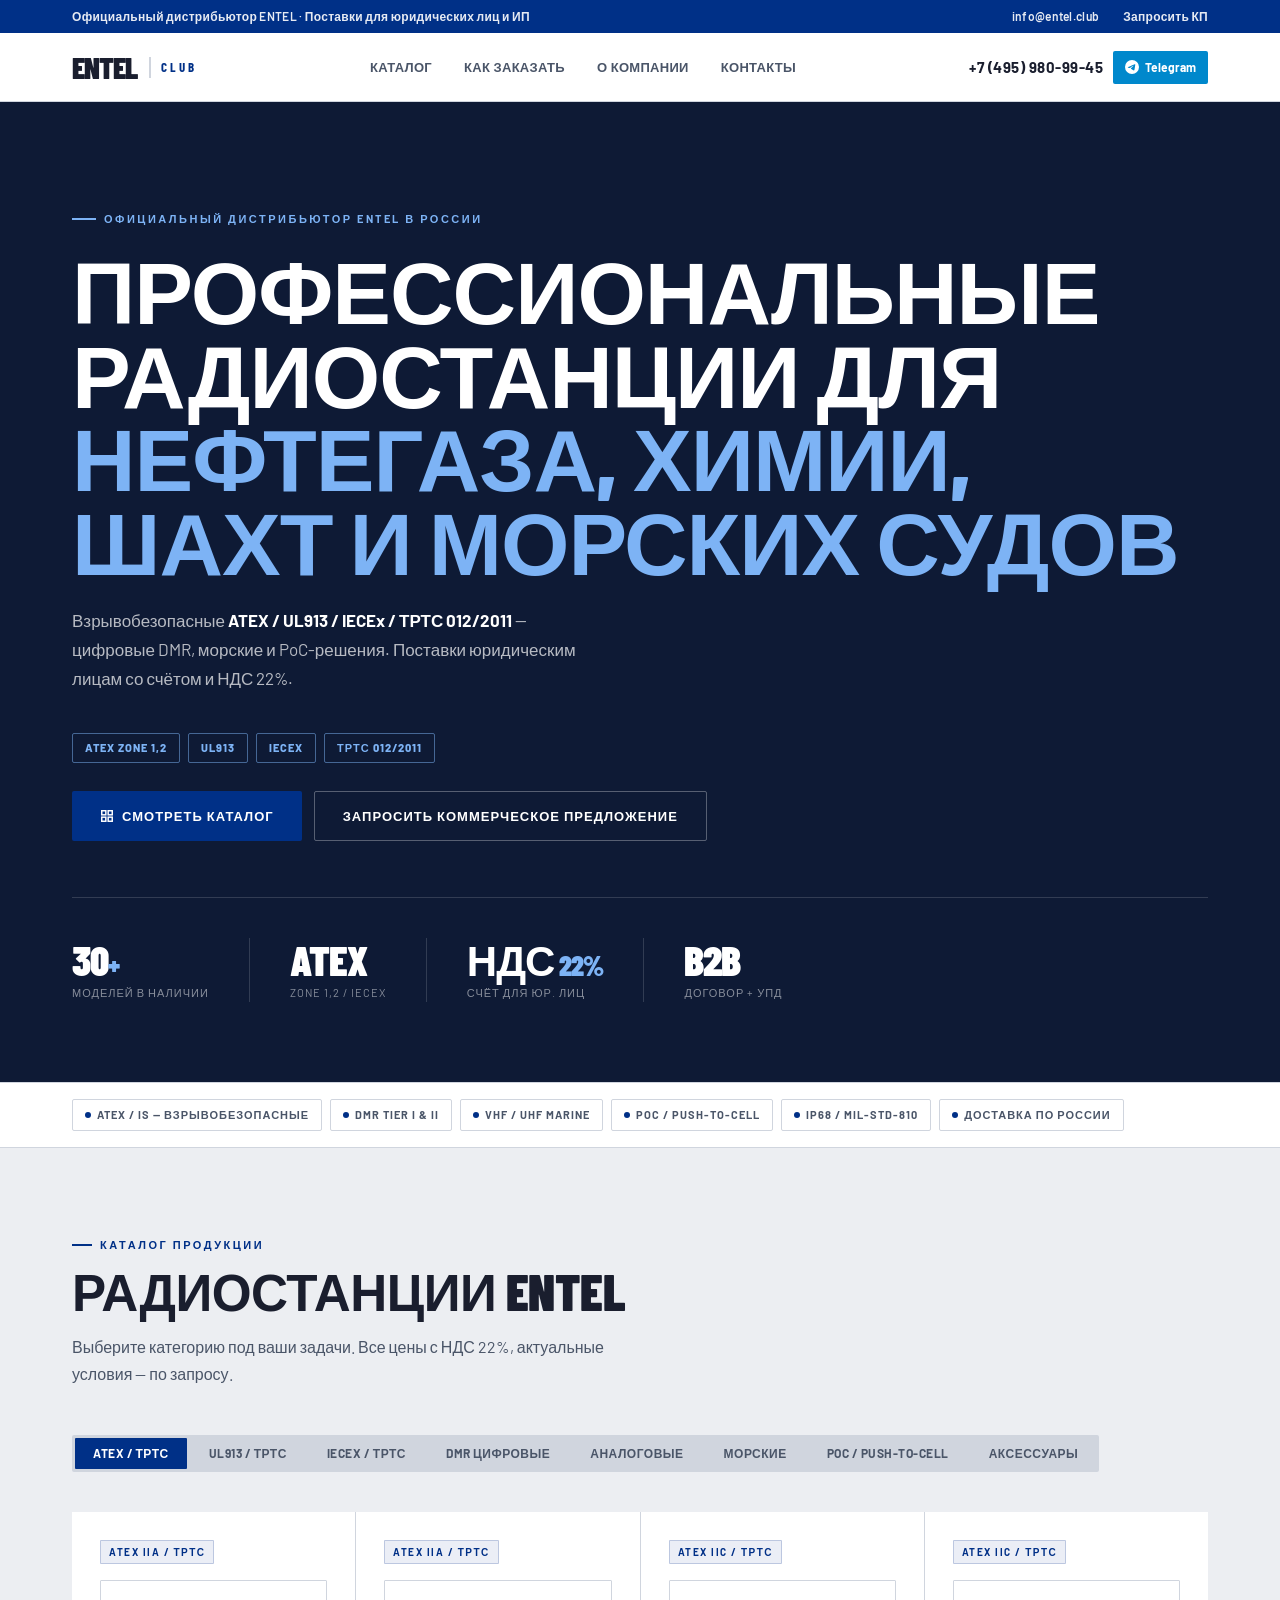
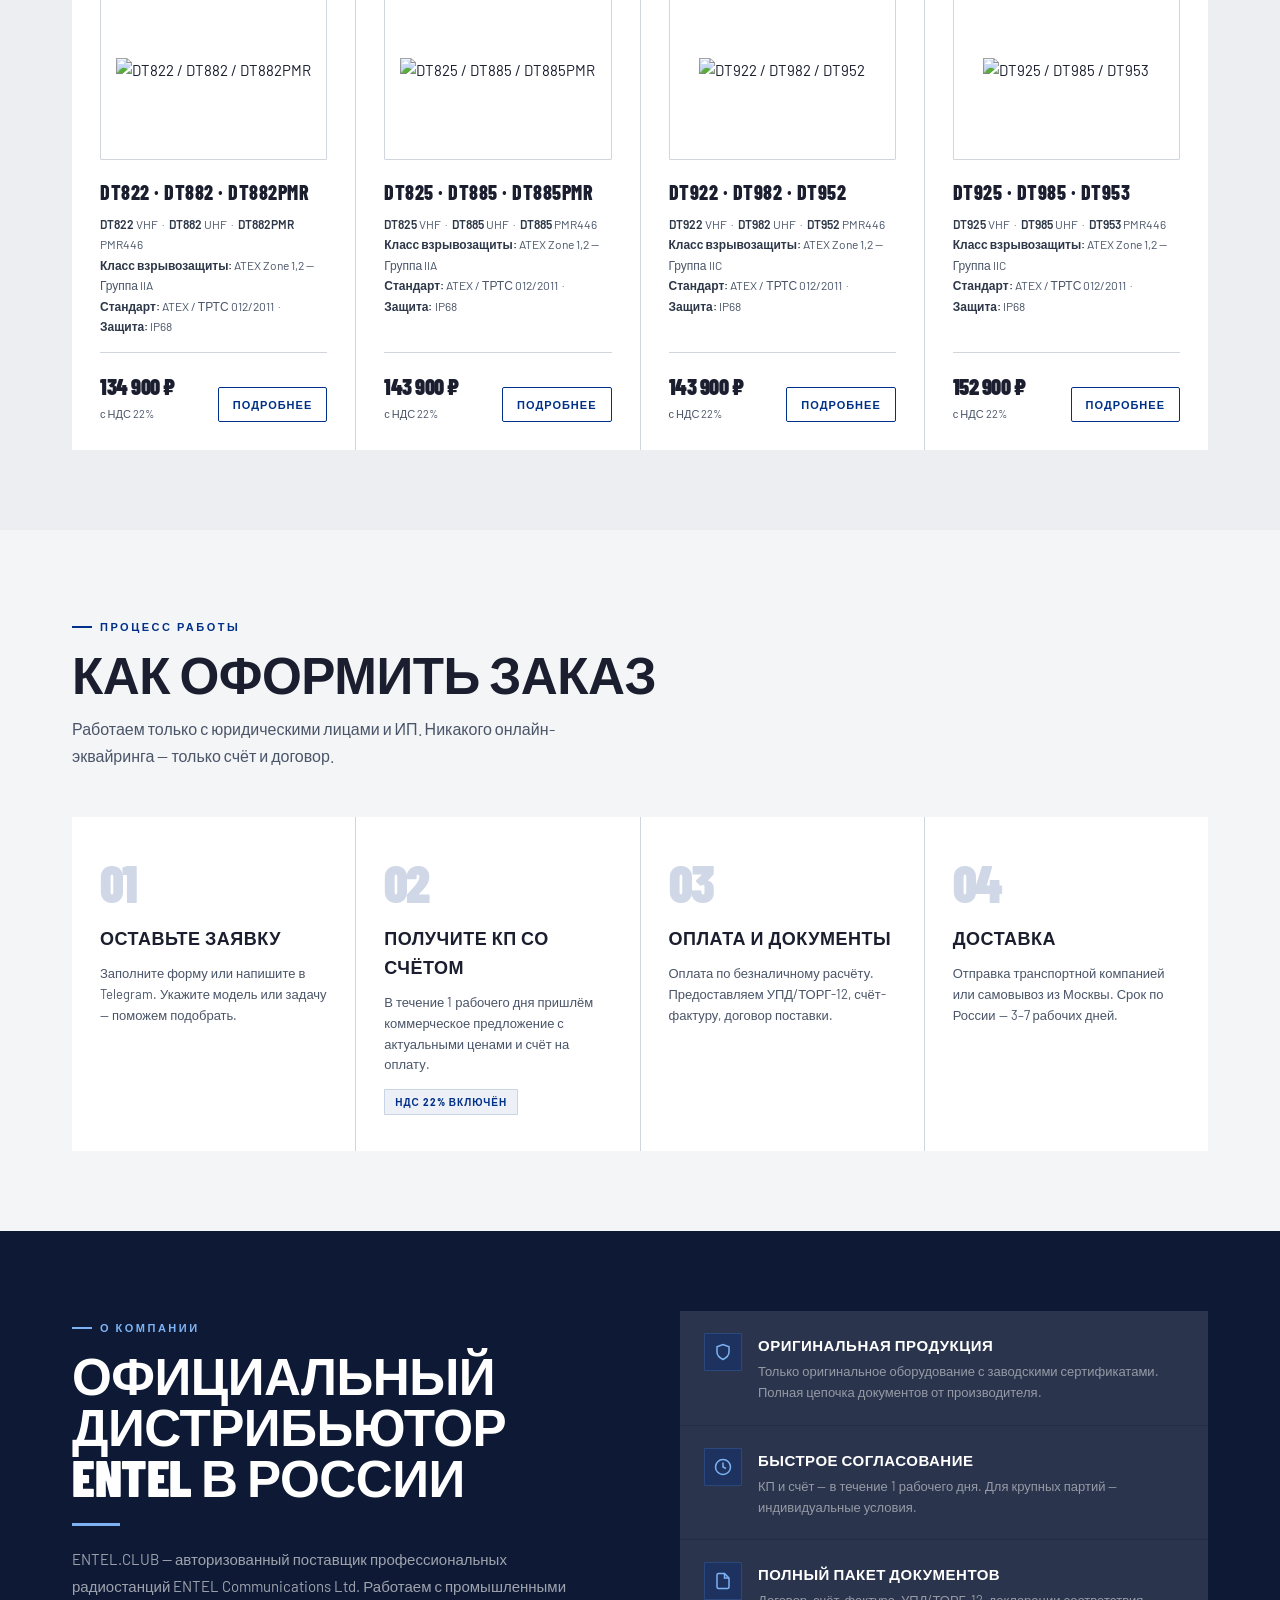
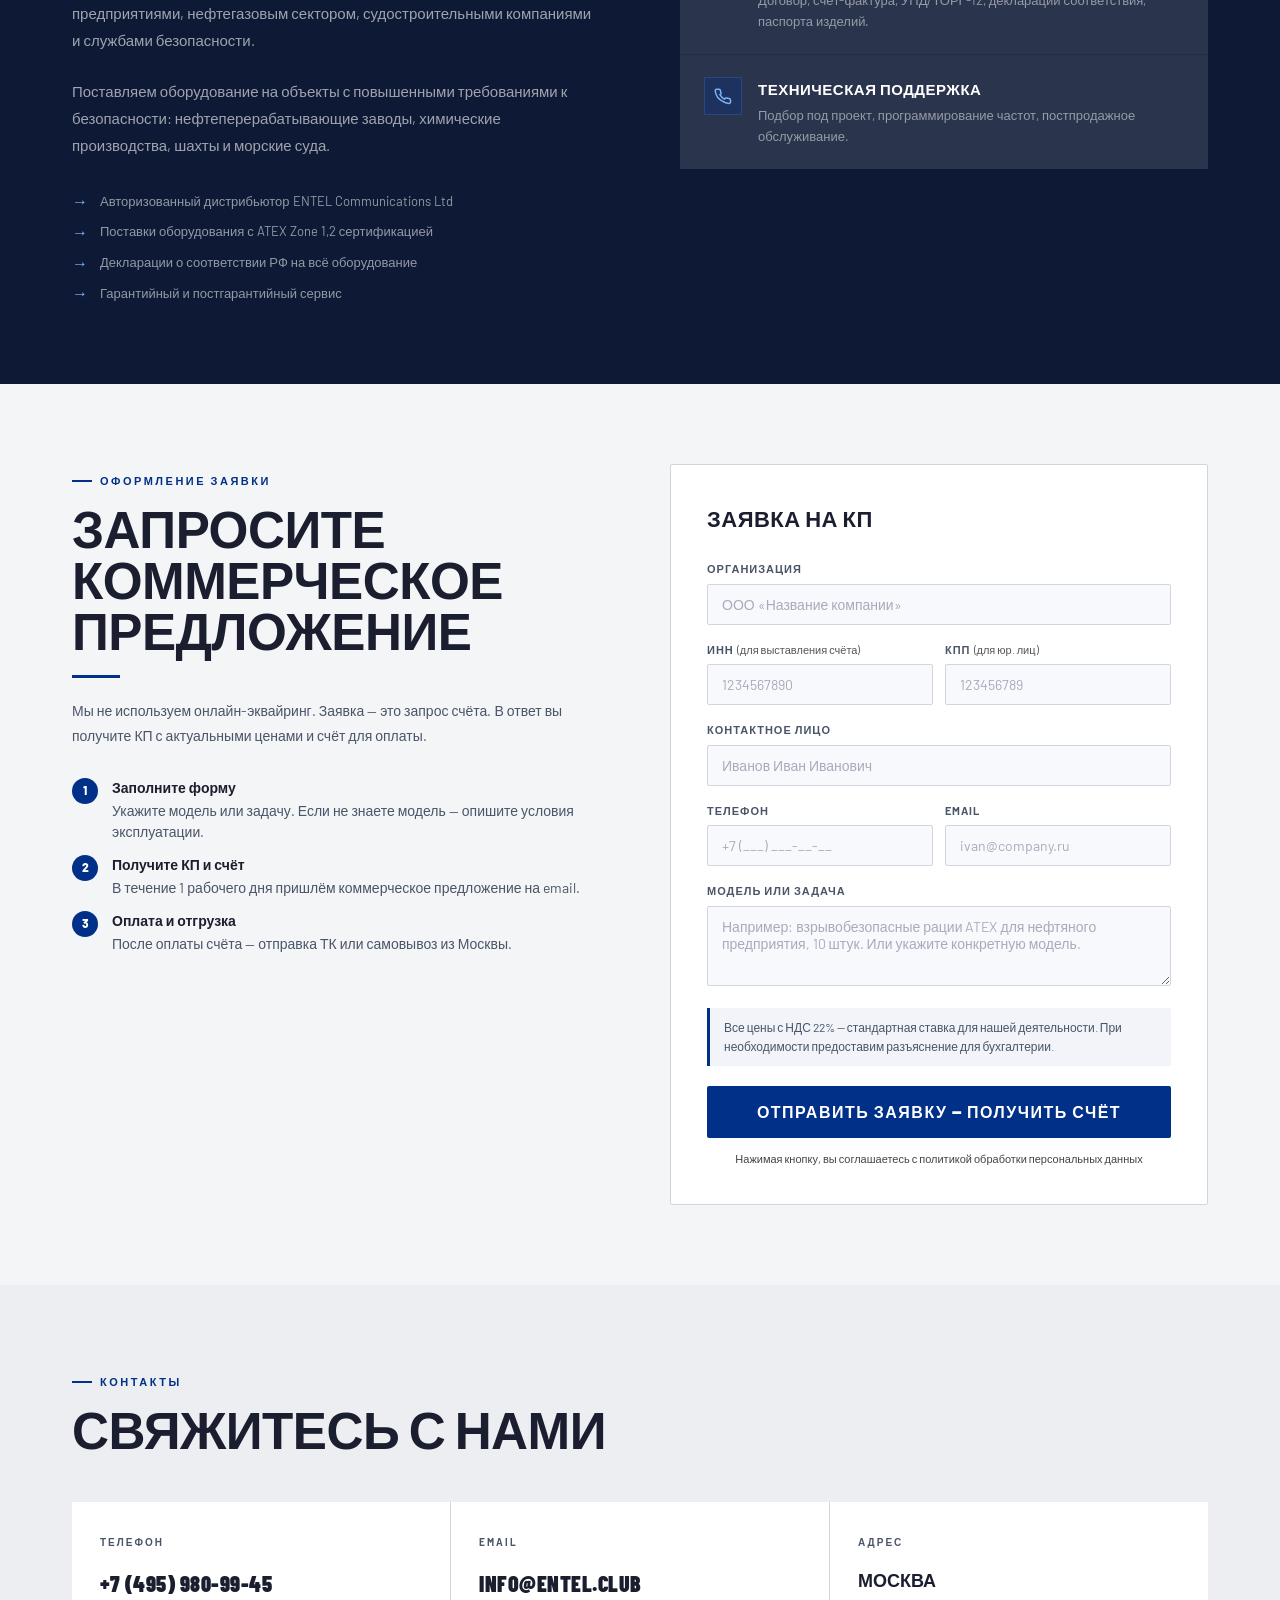
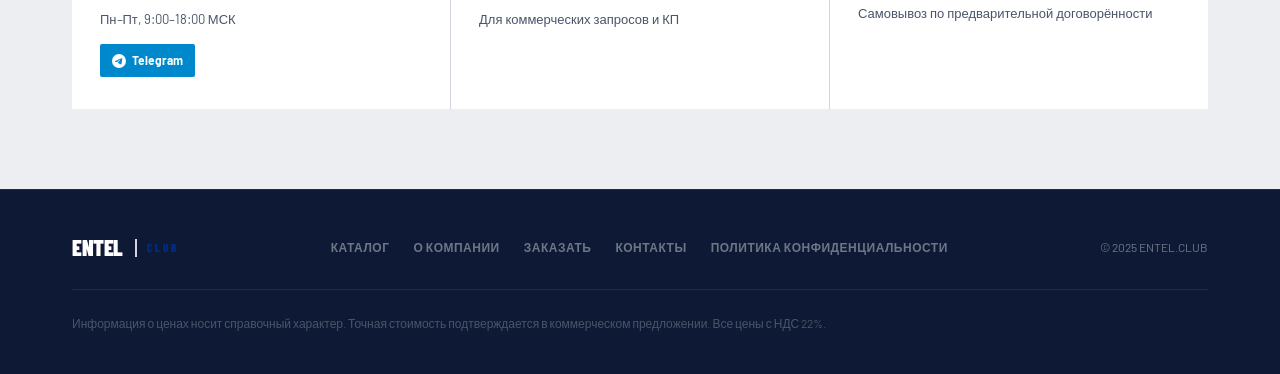
==== commit b92361bc: "Add files via upload more detailed" ====
--- a/entelclub.html
+++ b/entelclub.html
@@ -299,10 +299,15 @@
     .tag-poc    { background: rgba(120,60,180,0.08);color: #7040c0;   border: 1px solid rgba(120,60,180,0.2); }
     .tag-analog { background: rgba(80,80,80,0.06);  color: #555;      border: 1px solid #ddd; }
     .product-img-wrap {
-      background: var(--dark3); height: 180px;
+      background: transparent; height: 180px;
       display: flex; align-items: center; justify-content: center;
       margin-bottom: 20px; border-radius: 1px; overflow: hidden;
       border: 1px solid var(--border);
+    }
+    .product-img {
+      max-width: 100%; max-height: 100%;
+      width: auto; height: auto;
+      object-fit: contain;
     }
     .product-img-placeholder {
       display: flex; flex-direction: column;
@@ -542,6 +547,66 @@
       .hero h1 { font-size: 44px; }
       .hero-actions { flex-direction: column; }
       .topbar-right { display: none; }
+    }
+
+    /* ══ Модальное окно «Подробнее» ══ */
+    .pmodal-overlay {
+      display: none; position: fixed; inset: 0; z-index: 9999;
+      background: rgba(10,12,18,0.72); backdrop-filter: blur(2px);
+      align-items: center; justify-content: center; padding: 24px;
+    }
+    .pmodal-overlay.active { display: flex; }
+    .pmodal-box {
+      background: var(--dark2, #14161f); color: var(--grey-lt, #e4e8f0);
+      border: 1px solid var(--border, rgba(255,255,255,0.1));
+      border-radius: 2px; max-width: 880px; width: 100%; max-height: 88vh;
+      overflow-y: auto; position: relative; box-shadow: 0 30px 80px rgba(0,0,0,0.5);
+    }
+    .pmodal-close {
+      position: absolute; top: 14px; right: 14px; width: 36px; height: 36px;
+      border: 1px solid var(--border, rgba(255,255,255,0.15)); background: rgba(255,255,255,0.04);
+      color: inherit; font-size: 20px; line-height: 1; border-radius: 1px; cursor: pointer;
+      display: flex; align-items: center; justify-content: center; z-index: 2;
+    }
+    .pmodal-close:hover { background: var(--red, #c0392b); border-color: var(--red, #c0392b); color: #fff; }
+    .pmodal-grid { display: grid; grid-template-columns: 320px 1fr; gap: 0; }
+    .pmodal-img-wrap {
+      background: transparent; display: flex; align-items: center; justify-content: center;
+      padding: 32px; border-right: 1px solid var(--border, rgba(255,255,255,0.08));
+      min-height: 280px;
+    }
+    .pmodal-img-wrap img { max-width: 100%; max-height: 280px; width: auto; height: auto; object-fit: contain; }
+    .pmodal-img-wrap .pmodal-noimg { font-size: 11px; letter-spacing: 1px; text-transform: uppercase; color: #6b7280; }
+    .pmodal-body { padding: 36px 36px 36px 32px; }
+    .pmodal-name {
+      font-family: var(--font-display); font-size: 24px; font-weight: 800;
+      text-transform: uppercase; letter-spacing: 0.5px; margin-bottom: 6px; line-height: 1.2;
+    }
+    .pmodal-price { font-size: 15px; color: var(--grey, #9aa1b1); margin-bottom: 22px; }
+    .pmodal-price strong { color: var(--grey-lt, #e4e8f0); font-size: 20px; font-weight: 800; }
+    .pmodal-section-title {
+      font-size: 11px; letter-spacing: 1.5px; text-transform: uppercase; color: var(--grey, #9aa1b1);
+      margin-bottom: 12px; padding-bottom: 8px; border-bottom: 1px solid var(--border, rgba(255,255,255,0.08));
+    }
+    .pmodal-specs ul { list-style: none; margin: 0; padding: 0; }
+    .pmodal-specs li {
+      font-size: 13px; line-height: 1.6; color: var(--grey-lt, #e4e8f0);
+      padding: 7px 0 7px 18px; position: relative; border-bottom: 1px solid rgba(255,255,255,0.05);
+    }
+    .pmodal-specs li::before {
+      content: ""; position: absolute; left: 0; top: 16px; width: 6px; height: 6px;
+      background: var(--red, #c0392b); border-radius: 50%;
+    }
+    .pmodal-empty {
+      font-size: 13px; line-height: 1.7; color: var(--grey, #9aa1b1);
+      border: 1px dashed var(--border, rgba(255,255,255,0.18)); border-radius: 1px;
+      padding: 28px; text-align: center;
+    }
+    .pmodal-empty strong { display: block; color: var(--grey-lt, #e4e8f0); font-size: 14px; margin-bottom: 6px; }
+    @media (max-width: 720px) {
+      .pmodal-grid { grid-template-columns: 1fr; }
+      .pmodal-img-wrap { border-right: none; border-bottom: 1px solid var(--border, rgba(255,255,255,0.08)); padding: 24px; min-height: 200px; }
+      .pmodal-body { padding: 26px 24px; }
     }
   </style>
 </head>
@@ -636,7 +701,7 @@
       <span class="badge"><span class="badge-dot"></span>DMR Tier I &amp; II</span>
       <span class="badge"><span class="badge-dot"></span>VHF / UHF Marine</span>
       <span class="badge"><span class="badge-dot"></span>PoC / Push-to-Cell</span>
-      <span class="badge"><span class="badge-dot"></span>IP67 / MIL-STD-810</span>
+      <span class="badge"><span class="badge-dot"></span>IP68 / MIL-STD-810</span>
       <span class="badge"><span class="badge-dot"></span>Доставка по России</span>
     </div>
   </div>
@@ -672,7 +737,7 @@
       <div class="product-spec">ХАРАКТЕРИСТИКИ</div>
       <div class="product-footer">
         <div><div class="product-price">По запросу</div><div class="product-price-note">с НДС 22%</div></div>
-        <a href="https://entelradio.ru/#prodpopup" class="btn-order" target="_blank">Подробнее</a>
+        <a href="" class="btn-order" target="_blank">Подробнее</a>
       </div>
     </div>
     ══ конец шаблона ══ -->
@@ -682,73 +747,61 @@
 
       <div class="product-card">
         <span class="product-tag tag-atex">ATEX IIA / ТРТС</span>
-        <div class="product-img-wrap"><div class="product-img-placeholder">
-          <svg width="44" height="44" viewBox="0 0 24 24" fill="none" stroke="currentColor" stroke-width="1"><rect x="5" y="2" width="14" height="20" rx="2"/><line x1="12" y1="18" x2="12.01" y2="18"/></svg>
-          <span>Фото товара</span>
-        </div></div>
+        <div class="product-img-wrap"><img src="https://i.ibb.co/QvJf7m6f/DTEx-No-Display-Front.jpg" alt="DT822 / DT882 / DT882PMR" class="product-img"></div>
         <div class="product-name">DT822 · DT882 · DT882PMR</div>
         <div class="product-spec">
           <strong>DT822</strong> VHF &nbsp;·&nbsp; <strong>DT882</strong> UHF &nbsp;·&nbsp; <strong>DT882PMR</strong> PMR446<br>
           <strong>Класс взрывозащиты:</strong> ATEX Zone 1,2 — Группа IIA<br>
-          <strong>Стандарт:</strong> ATEX / ТРТС 012/2011 &nbsp;·&nbsp; <strong>Защита:</strong> IP67
-        </div>
-        <div class="product-footer">
-          <div><div class="product-price">По запросу</div><div class="product-price-note">с НДС 22%</div></div>
-          <a href="https://entelradio.ru/#prodpopup" class="btn-order" target="_blank">Подробнее</a>
+          <strong>Стандарт:</strong> ATEX / ТРТС 012/2011 &nbsp;·&nbsp; <strong>Защита:</strong> IP68
+        </div>
+        <div class="product-footer">
+          <div><div class="product-price">134 900 ₽</div><div class="product-price-note">с НДС 22%</div></div>
+          <a href="#" class="btn-order" onclick="openProductModal('p1'); return false;">Подробнее</a>
         </div>
       </div>
 
       <div class="product-card">
         <span class="product-tag tag-atex">ATEX IIA / ТРТС</span>
-        <div class="product-img-wrap"><div class="product-img-placeholder">
-          <svg width="44" height="44" viewBox="0 0 24 24" fill="none" stroke="currentColor" stroke-width="1"><rect x="5" y="2" width="14" height="20" rx="2"/><line x1="12" y1="18" x2="12.01" y2="18"/></svg>
-          <span>Фото товара</span>
-        </div></div>
+        <div class="product-img-wrap"><img src="https://i.ibb.co/MDfGwmt8/DTEx-Front-Display.jpg" alt="DT825 / DT885 / DT885PMR" class="product-img"></div>
         <div class="product-name">DT825 · DT885 · DT885PMR</div>
         <div class="product-spec">
           <strong>DT825</strong> VHF &nbsp;·&nbsp; <strong>DT885</strong> UHF &nbsp;·&nbsp; <strong>DT885</strong> PMR446<br>
           <strong>Класс взрывозащиты:</strong> ATEX Zone 1,2 — Группа IIA<br>
-          <strong>Стандарт:</strong> ATEX / ТРТС 012/2011 &nbsp;·&nbsp; <strong>Защита:</strong> IP67
-        </div>
-        <div class="product-footer">
-          <div><div class="product-price">По запросу</div><div class="product-price-note">с НДС 22%</div></div>
-          <a href="https://entelradio.ru/#prodpopup" class="btn-order" target="_blank">Подробнее</a>
+          <strong>Стандарт:</strong> ATEX / ТРТС 012/2011 &nbsp;·&nbsp; <strong>Защита:</strong> IP68
+        </div>
+        <div class="product-footer">
+          <div><div class="product-price">143 900 ₽</div><div class="product-price-note">с НДС 22%</div></div>
+          <a href="#" class="btn-order" onclick="openProductModal('p2'); return false;">Подробнее</a>
         </div>
       </div>
 
       <div class="product-card">
         <span class="product-tag tag-atex">ATEX IIC / ТРТС</span>
-        <div class="product-img-wrap"><div class="product-img-placeholder">
-          <svg width="44" height="44" viewBox="0 0 24 24" fill="none" stroke="currentColor" stroke-width="1"><rect x="5" y="2" width="14" height="20" rx="2"/><line x1="12" y1="18" x2="12.01" y2="18"/></svg>
-          <span>Фото товара</span>
-        </div></div>
+        <div class="product-img-wrap"><img src="https://i.ibb.co/QvJf7m6f/DTEx-No-Display-Front.jpg" alt="DT922 / DT982 / DT952" class="product-img"></div>
         <div class="product-name">DT922 · DT982 · DT952</div>
         <div class="product-spec">
           <strong>DT922</strong> VHF &nbsp;·&nbsp; <strong>DT982</strong> UHF &nbsp;·&nbsp; <strong>DT952</strong> PMR446<br>
           <strong>Класс взрывозащиты:</strong> ATEX Zone 1,2 — Группа IIC<br>
-          <strong>Стандарт:</strong> ATEX / ТРТС 012/2011 &nbsp;·&nbsp; <strong>Защита:</strong> IP67
-        </div>
-        <div class="product-footer">
-          <div><div class="product-price">По запросу</div><div class="product-price-note">с НДС 22%</div></div>
-          <a href="https://entelradio.ru/#prodpopup" class="btn-order" target="_blank">Подробнее</a>
+          <strong>Стандарт:</strong> ATEX / ТРТС 012/2011 &nbsp;·&nbsp; <strong>Защита:</strong> IP68
+        </div>
+        <div class="product-footer">
+          <div><div class="product-price">143 900 ₽</div><div class="product-price-note">с НДС 22%</div></div>
+          <a href="#" class="btn-order" onclick="openProductModal('p3'); return false;">Подробнее</a>
         </div>
       </div>
 
       <div class="product-card">
         <span class="product-tag tag-atex">ATEX IIC / ТРТС</span>
-        <div class="product-img-wrap"><div class="product-img-placeholder">
-          <svg width="44" height="44" viewBox="0 0 24 24" fill="none" stroke="currentColor" stroke-width="1"><rect x="5" y="2" width="14" height="20" rx="2"/><line x1="12" y1="18" x2="12.01" y2="18"/></svg>
-          <span>Фото товара</span>
-        </div></div>
+        <div class="product-img-wrap"><img src="https://i.ibb.co/MDfGwmt8/DTEx-Front-Display.jpg" alt="DT925 / DT985 / DT953" class="product-img"></div>
         <div class="product-name">DT925 · DT985 · DT953</div>
         <div class="product-spec">
           <strong>DT925</strong> VHF &nbsp;·&nbsp; <strong>DT985</strong> UHF &nbsp;·&nbsp; <strong>DT953</strong> PMR446<br>
           <strong>Класс взрывозащиты:</strong> ATEX Zone 1,2 — Группа IIC<br>
-          <strong>Стандарт:</strong> ATEX / ТРТС 012/2011 &nbsp;·&nbsp; <strong>Защита:</strong> IP67
-        </div>
-        <div class="product-footer">
-          <div><div class="product-price">По запросу</div><div class="product-price-note">с НДС 22%</div></div>
-          <a href="https://entelradio.ru/#prodpopup" class="btn-order" target="_blank">Подробнее</a>
+          <strong>Стандарт:</strong> ATEX / ТРТС 012/2011 &nbsp;·&nbsp; <strong>Защита:</strong> IP68
+        </div>
+        <div class="product-footer">
+          <div><div class="product-price">152 900 ₽</div><div class="product-price-note">с НДС 22%</div></div>
+          <a href="#" class="btn-order" onclick="openProductModal('p4'); return false;">Подробнее</a>
         </div>
       </div>
 
@@ -759,37 +812,31 @@
 
       <div class="product-card">
         <span class="product-tag tag-atex">UL913 / ТРТС</span>
-        <div class="product-img-wrap"><div class="product-img-placeholder">
-          <svg width="44" height="44" viewBox="0 0 24 24" fill="none" stroke="currentColor" stroke-width="1"><rect x="5" y="2" width="14" height="20" rx="2"/><line x1="12" y1="18" x2="12.01" y2="18"/></svg>
-          <span>Фото товара</span>
-        </div></div>
+        <div class="product-img-wrap"><img src="https://i.ibb.co/KxtxhPSD/DX582-IS-Face-on.jpg" alt="DX582-IS" class="product-img"></div>
         <div class="product-name">DX446E-IS · DX522-IS · DX582-IS</div>
         <div class="product-spec">
           <strong>DX446E-IS</strong> PMR446 &nbsp;·&nbsp; <strong>DX522-IS</strong> VHF &nbsp;·&nbsp; <strong>DX582-IS</strong> UHF<br>
           <strong>Стандарт:</strong> UL913 Class I Div 1&amp;2 + ТРТС 012/2011<br>
-          <strong>Тип:</strong> DMR Tier I&amp;II &nbsp;·&nbsp; <strong>Защита:</strong> IP67
-        </div>
-        <div class="product-footer">
-          <div><div class="product-price">По запросу</div><div class="product-price-note">с НДС 22%</div></div>
-          <a href="https://entelradio.ru/#prodpopup" class="btn-order" target="_blank">Подробнее</a>
+          <strong>Тип:</strong> DMR Tier I&amp;II &nbsp;·&nbsp; <strong>Защита:</strong> IP68
+        </div>
+        <div class="product-footer">
+          <div><div class="product-price">62 920 ₽</div><div class="product-price-note">с НДС 22%</div></div>
+          <a href="#" class="btn-order" onclick="openProductModal('p5'); return false;">Подробнее</a>
         </div>
       </div>
 
       <div class="product-card">
         <span class="product-tag tag-atex">UL913 / ТРТС</span>
-        <div class="product-img-wrap"><div class="product-img-placeholder">
-          <svg width="44" height="44" viewBox="0 0 24 24" fill="none" stroke="currentColor" stroke-width="1"><rect x="5" y="2" width="14" height="20" rx="2"/><line x1="12" y1="18" x2="12.01" y2="18"/></svg>
-          <span>Фото товара</span>
-        </div></div>
+        <div class="product-img-wrap"><img src="https://i.ibb.co/VcDJtkgw/DX585-IS-Face-on.jpg" alt="DX446L-IS / DX525-IS / DX585-IS" class="product-img"></div>
         <div class="product-name">DX446L-IS · DX525-IS · DX585-IS</div>
         <div class="product-spec">
           <strong>DX446L-IS</strong> PMR446 &nbsp;·&nbsp; <strong>DX525-IS</strong> VHF &nbsp;·&nbsp; <strong>DX585-IS</strong> UHF<br>
           <strong>Стандарт:</strong> UL913 Class I Div 1&amp;2 + ТРТС 012/2011<br>
-          <strong>Тип:</strong> DMR Tier I&amp;II &nbsp;·&nbsp; <strong>Защита:</strong> IP67
-        </div>
-        <div class="product-footer">
-          <div><div class="product-price">По запросу</div><div class="product-price-note">с НДС 22%</div></div>
-          <a href="https://entelradio.ru/#prodpopup" class="btn-order" target="_blank">Подробнее</a>
+          <strong>Тип:</strong> DMR Tier I&amp;II &nbsp;·&nbsp; <strong>Защита:</strong> IP68
+        </div>
+        <div class="product-footer">
+          <div><div class="product-price">67 420 ₽</div><div class="product-price-note">с НДС 22%</div></div>
+          <a href="#" class="btn-order" onclick="openProductModal('p6'); return false;">Подробнее</a>
         </div>
       </div>
 
@@ -800,37 +847,31 @@
 
       <div class="product-card">
         <span class="product-tag tag-dmr">IECEx / ТРТС</span>
-        <div class="product-img-wrap"><div class="product-img-placeholder">
-          <svg width="44" height="44" viewBox="0 0 24 24" fill="none" stroke="currentColor" stroke-width="1"><rect x="5" y="2" width="14" height="20" rx="2"/><line x1="12" y1="18" x2="12.01" y2="18"/></svg>
-          <span>Фото товара</span>
-        </div></div>
+        <div class="product-img-wrap"><img src="https://i.ibb.co/QvJf7m6f/DTEx-No-Display-Front.jpg" alt="DT522 / DT582 / DT582PMR" class="product-img"></div>
         <div class="product-name">DT522 · DT582 · DT582PMR</div>
         <div class="product-spec">
           <strong>DT522</strong> VHF &nbsp;·&nbsp; <strong>DT582</strong> UHF &nbsp;·&nbsp; <strong>DT582PMR</strong> PMR446<br>
           <strong>Стандарт:</strong> IECEx Zone 1,2 + ТРТС 012/2011<br>
-          <strong>Защита:</strong> IP67, MIL-STD-810
-        </div>
-        <div class="product-footer">
-          <div><div class="product-price">По запросу</div><div class="product-price-note">с НДС 22%</div></div>
-          <a href="https://entelradio.ru/#prodpopup" class="btn-order" target="_blank">Подробнее</a>
+          <strong>Защита:</strong> IP68, MIL-STD-810
+        </div>
+        <div class="product-footer">
+          <div><div class="product-price">112 300 ₽</div><div class="product-price-note">с НДС 22%</div></div>
+          <a href="#" class="btn-order" onclick="openProductModal('p7'); return false;">Подробнее</a>
         </div>
       </div>
 
       <div class="product-card">
         <span class="product-tag tag-dmr">IECEx / ТРТС</span>
-        <div class="product-img-wrap"><div class="product-img-placeholder">
-          <svg width="44" height="44" viewBox="0 0 24 24" fill="none" stroke="currentColor" stroke-width="1"><rect x="5" y="2" width="14" height="20" rx="2"/><line x1="12" y1="18" x2="12.01" y2="18"/></svg>
-          <span>Фото товара</span>
-        </div></div>
+        <div class="product-img-wrap"><img src="https://i.ibb.co/MDfGwmt8/DTEx-Front-Display.jpg" alt="DT525 / DT585 / DT585PMR" class="product-img"></div>
         <div class="product-name">DT525 · DT585 · DT585PMR</div>
         <div class="product-spec">
           <strong>DT525</strong> VHF &nbsp;·&nbsp; <strong>DT585</strong> UHF &nbsp;·&nbsp; <strong>DT585</strong> PMR446<br>
           <strong>Стандарт:</strong> IECEx Zone 1,2 + ТРТС 012/2011<br>
-          <strong>Защита:</strong> IP67, MIL-STD-810
-        </div>
-        <div class="product-footer">
-          <div><div class="product-price">По запросу</div><div class="product-price-note">с НДС 22%</div></div>
-          <a href="https://entelradio.ru/#prodpopup" class="btn-order" target="_blank">Подробнее</a>
+          <strong>Защита:</strong> IP68, MIL-STD-810
+        </div>
+        <div class="product-footer">
+          <div><div class="product-price">134 900 ₽</div><div class="product-price-note">с НДС 22%</div></div>
+          <a href="#" class="btn-order" onclick="openProductModal('p8'); return false;">Подробнее</a>
         </div>
       </div>
 
@@ -841,10 +882,7 @@
 
       <div class="product-card">
         <span class="product-tag tag-dmr">DMR Цифровой</span>
-        <div class="product-img-wrap"><div class="product-img-placeholder">
-          <svg width="44" height="44" viewBox="0 0 24 24" fill="none" stroke="currentColor" stroke-width="1"><rect x="5" y="2" width="14" height="20" rx="2"/><line x1="12" y1="18" x2="12.01" y2="18"/></svg>
-          <span>Фото товара</span>
-        </div></div>
+        <div class="product-img-wrap"><img src="https://i.ibb.co/ynNH2zCk/DX482-446-E-FRONT.jpg" alt="DX446E / DX422 / DX482" class="product-img"></div>
         <div class="product-name">DX446E · DX422 · DX482</div>
         <div class="product-spec">
           <strong>DX446E</strong> PMR446 &nbsp;·&nbsp; <strong>DX422</strong> VHF &nbsp;·&nbsp; <strong>DX482</strong> UHF<br>
@@ -852,17 +890,14 @@
           <strong>Защита:</strong> IP55, MIL-STD-810G
         </div>
         <div class="product-footer">
-          <div><div class="product-price">По запросу</div><div class="product-price-note">с НДС 22%</div></div>
-          <a href="https://entelradio.ru/#prodpopup" class="btn-order" target="_blank">Подробнее</a>
+          <div><div class="product-price">33 170 ₽</div><div class="product-price-note">с НДС 22%</div></div>
+          <a href="#" class="btn-order" onclick="openProductModal('p9'); return false;">Подробнее</a>
         </div>
       </div>
 
       <div class="product-card">
         <span class="product-tag tag-dmr">DMR Цифровой</span>
-        <div class="product-img-wrap"><div class="product-img-placeholder">
-          <svg width="44" height="44" viewBox="0 0 24 24" fill="none" stroke="currentColor" stroke-width="1"><rect x="5" y="2" width="14" height="20" rx="2"/><line x1="12" y1="18" x2="12.01" y2="18"/></svg>
-          <span>Фото товара</span>
-        </div></div>
+        <div class="product-img-wrap"><img src="https://i.ibb.co/cSzYnhBC/DX485-446-L-FRONT.jpg" alt="DX446L / DX425 / DX485" class="product-img"></div>
         <div class="product-name">DX446L · DX425 · DX485</div>
         <div class="product-spec">
           <strong>DX446L</strong> PMR446 &nbsp;·&nbsp; <strong>DX425</strong> VHF &nbsp;·&nbsp; <strong>DX485</strong> UHF<br>
@@ -870,17 +905,14 @@
           <strong>Защита:</strong> IP55, MIL-STD-810G
         </div>
         <div class="product-footer">
-          <div><div class="product-price">По запросу</div><div class="product-price-note">с НДС 22%</div></div>
-          <a href="https://entelradio.ru/#prodpopup" class="btn-order" target="_blank">Подробнее</a>
+          <div><div class="product-price">42 100 ₽</div><div class="product-price-note">с НДС 22%</div></div>
+          <a href="#" class="btn-order" onclick="openProductModal('p10'); return false;">Подробнее</a>
         </div>
       </div>
 
       <div class="product-card">
         <span class="product-tag tag-dmr">DMR Ретранслятор</span>
-        <div class="product-img-wrap"><div class="product-img-placeholder">
-          <svg width="44" height="44" viewBox="0 0 24 24" fill="none" stroke="currentColor" stroke-width="1"><rect x="3" y="3" width="18" height="18" rx="2"/><path d="M3 9h18M9 21V9"/></svg>
-          <span>Фото товара</span>
-        </div></div>
+        <div class="product-img-wrap"><img src="https://i.ibb.co/Z6VSTbLH/Entel-Digital-repeater-View-on.jpg" alt="Ретранслятор DR482" class="product-img"></div>
         <div class="product-name">Ретранслятор DR482</div>
         <div class="product-spec">
           <strong>DR482</strong> UHF 400–470 МГц<br>
@@ -888,8 +920,8 @@
           <strong>Применение:</strong> расширение зоны покрытия DMR-сети
         </div>
         <div class="product-footer">
-          <div><div class="product-price">По запросу</div><div class="product-price-note">с НДС 22%</div></div>
-          <a href="https://entelradio.ru/#prodpopup" class="btn-order" target="_blank">Подробнее</a>
+          <div><div class="product-price">245 990 ₽</div><div class="product-price-note">с НДС 22%</div></div>
+          <a href="#" class="btn-order" onclick="openProductModal('p11'); return false;">Подробнее</a>
         </div>
       </div>
 
@@ -900,10 +932,7 @@
 
       <div class="product-card">
         <span class="product-tag tag-analog">Аналоговая</span>
-        <div class="product-img-wrap"><div class="product-img-placeholder">
-          <svg width="44" height="44" viewBox="0 0 24 24" fill="none" stroke="currentColor" stroke-width="1"><rect x="5" y="2" width="14" height="20" rx="2"/><line x1="12" y1="18" x2="12.01" y2="18"/></svg>
-          <span>Фото товара</span>
-        </div></div>
+        <div class="product-img-wrap"><img src="https://i.ibb.co/B2pxQQB4/HT782-Front.jpg" alt="HT712 / HT722 / HT782" class="product-img"></div>
         <div class="product-name">HT712 · HT722 · HT782</div>
         <div class="product-spec">
           <strong>HT712</strong> 66–88 МГц &nbsp;·&nbsp; <strong>HT722</strong> VHF &nbsp;·&nbsp; <strong>HT782</strong> UHF<br>
@@ -911,17 +940,14 @@
           <strong>Защита:</strong> IP55, MIL-STD-810G
         </div>
         <div class="product-footer">
-          <div><div class="product-price">По запросу</div><div class="product-price-note">с НДС 22%</div></div>
-          <a href="https://entelradio.ru/#prodpopup" class="btn-order" target="_blank">Подробнее</a>
+          <div><div class="product-price">41 100 ₽</div><div class="product-price-note">с НДС 22%</div></div>
+          <a href="#" class="btn-order" onclick="openProductModal('p12'); return false;">Подробнее</a>
         </div>
       </div>
 
       <div class="product-card">
         <span class="product-tag tag-analog">Аналоговая</span>
-        <div class="product-img-wrap"><div class="product-img-placeholder">
-          <svg width="44" height="44" viewBox="0 0 24 24" fill="none" stroke="currentColor" stroke-width="1"><rect x="5" y="2" width="14" height="20" rx="2"/><line x1="12" y1="18" x2="12.01" y2="18"/></svg>
-          <span>Фото товара</span>
-        </div></div>
+        <div class="product-img-wrap"><img src="https://i.ibb.co/SwCD28pS/HT783-Front-Full.jpg" alt="HT713 / HT723 / HT783" class="product-img"></div>
         <div class="product-name">HT713 · HT723 · HT783</div>
         <div class="product-spec">
           <strong>HT713</strong> 66–88 МГц &nbsp;·&nbsp; <strong>HT723</strong> VHF &nbsp;·&nbsp; <strong>HT783</strong> UHF<br>
@@ -929,17 +955,14 @@
           <strong>Защита:</strong> IP55, MIL-STD-810G
         </div>
         <div class="product-footer">
-          <div><div class="product-price">По запросу</div><div class="product-price-note">с НДС 22%</div></div>
-          <a href="https://entelradio.ru/#prodpopup" class="btn-order" target="_blank">Подробнее</a>
+          <div><div class="product-price">46 390 ₽</div><div class="product-price-note">с НДС 22%</div></div>
+          <a href="#" class="btn-order" onclick="openProductModal('p13'); return false;">Подробнее</a>
         </div>
       </div>
 
       <div class="product-card">
         <span class="product-tag tag-analog">Аналоговая MPT1327</span>
-        <div class="product-img-wrap"><div class="product-img-placeholder">
-          <svg width="44" height="44" viewBox="0 0 24 24" fill="none" stroke="currentColor" stroke-width="1"><rect x="5" y="2" width="14" height="20" rx="2"/><line x1="12" y1="18" x2="12.01" y2="18"/></svg>
-          <span>Фото товара</span>
-        </div></div>
+        <div class="product-img-wrap"><img src="https://i.ibb.co/Fbj6GZHM/HT7-X6-Front.jpg" alt="HT726 / HT786" class="product-img"></div>
         <div class="product-name">HT726 · HT786 · MPT1327 «Т»</div>
         <div class="product-spec">
           <strong>HT726</strong> VHF &nbsp;·&nbsp; <strong>HT786</strong> UHF<br>
@@ -947,8 +970,8 @@
           <strong>Защита:</strong> IP55, MIL-STD-810G
         </div>
         <div class="product-footer">
-          <div><div class="product-price">По запросу</div><div class="product-price-note">с НДС 22%</div></div>
-          <a href="https://entelradio.ru/#prodpopup" class="btn-order" target="_blank">Подробнее</a>
+          <div><div class="product-price">98 990 ₽</div><div class="product-price-note">с НДС 22%</div></div>
+          <a href="#" class="btn-order" onclick="openProductModal('p14'); return false;">Подробнее</a>
         </div>
       </div>
 
@@ -959,37 +982,31 @@
 
       <div class="product-card">
         <span class="product-tag tag-marine">Морская Fire Fighters</span>
-        <div class="product-img-wrap"><div class="product-img-placeholder">
-          <svg width="44" height="44" viewBox="0 0 24 24" fill="none" stroke="currentColor" stroke-width="1"><rect x="5" y="2" width="14" height="20" rx="2"/><line x1="12" y1="18" x2="12.01" y2="18"/></svg>
-          <span>Фото товара</span>
-        </div></div>
+        <div class="product-img-wrap"><img src="https://i.ibb.co/hS9vKPD/DTEx-UHF-Front.jpg" alt="DT885 FF IIB / DT985 FF IIC" class="product-img"></div>
         <div class="product-name">DT885 FF IIB* · DT985 FF IIC</div>
         <div class="product-spec">
           <strong>DT885</strong> Морская FF IIB* &nbsp;·&nbsp; <strong>DT985</strong> Морская FF IIC<br>
           <strong>Назначение:</strong> Fire Fighters — пожарные/спасатели<br>
-          <strong>Стандарт:</strong> ATEX / IECEx &nbsp;·&nbsp; <strong>Защита:</strong> IP67, плавучесть
-        </div>
-        <div class="product-footer">
-          <div><div class="product-price">По запросу</div><div class="product-price-note">с НДС 22%</div></div>
-          <a href="https://entelradio.ru/#prodpopup" class="btn-order" target="_blank">Подробнее</a>
+          <strong>Стандарт:</strong> ATEX / IECEx &nbsp;·&nbsp; <strong>Защита:</strong> IP68, погружаемые
+        </div>
+        <div class="product-footer">
+          <div><div class="product-price">145 900 ₽</div><div class="product-price-note">с НДС 22%</div></div>
+          <a href="#" class="btn-order" onclick="openProductModal('p15'); return false;">Подробнее</a>
         </div>
       </div>
 
       <div class="product-card">
         <span class="product-tag tag-marine">Морская Fire Fighters</span>
-        <div class="product-img-wrap"><div class="product-img-placeholder">
-          <svg width="44" height="44" viewBox="0 0 24 24" fill="none" stroke="currentColor" stroke-width="1"><rect x="5" y="2" width="14" height="20" rx="2"/><line x1="12" y1="18" x2="12.01" y2="18"/></svg>
-          <span>Фото товара</span>
-        </div></div>
+        <div class="product-img-wrap"><img src="https://i.ibb.co/7dnvQ30k/DTEx-VHF-Front.jpg" alt="DT844 FF IIB / DT944 FF IIC" class="product-img"></div>
         <div class="product-name">DT844 FF IIB* · DT944 FF IIC</div>
         <div class="product-spec">
           <strong>DT844</strong> Морская FF IIB* &nbsp;·&nbsp; <strong>DT944</strong> Морская FF IIC<br>
           <strong>Назначение:</strong> Fire Fighters — пожарные/спасатели<br>
-          <strong>Стандарт:</strong> ATEX / IECEx &nbsp;·&nbsp; <strong>Защита:</strong> IP67, плавучесть
-        </div>
-        <div class="product-footer">
-          <div><div class="product-price">По запросу</div><div class="product-price-note">с НДС 22%</div></div>
-          <a href="https://entelradio.ru/#prodpopup" class="btn-order" target="_blank">Подробнее</a>
+          <strong>Стандарт:</strong> ATEX / IECEx &nbsp;·&nbsp; <strong>Защита:</strong> IP68, погружаемые
+        </div>
+        <div class="product-footer">
+          <div><div class="product-price">145 900 ₽</div><div class="product-price-note">с НДС 22%</div></div>
+          <a href="#" class="btn-order" onclick="openProductModal('p16'); return false;">Подробнее</a>
         </div>
       </div>
 
@@ -1000,19 +1017,16 @@
 
       <div class="product-card">
         <span class="product-tag tag-poc">PoC / Wi-Fi</span>
-        <div class="product-img-wrap"><div class="product-img-placeholder">
-          <svg width="44" height="44" viewBox="0 0 24 24" fill="none" stroke="currentColor" stroke-width="1"><rect x="5" y="2" width="14" height="20" rx="2"/><line x1="12" y1="18" x2="12.01" y2="18"/></svg>
-          <span>Фото товара</span>
-        </div></div>
+        <div class="product-img-wrap"><img src="https://i.ibb.co/5XgXBjn8/DN-FRONT-SIDE.jpg" alt="DN495 PoC &amp; Wi-Fi" class="product-img"></div>
         <div class="product-name">DN495 PoC &amp; Wi-Fi</div>
         <div class="product-spec">
           <strong>Технология:</strong> PoC + Wi-Fi<br>
           <strong>Покрытие:</strong> сеть оператора 4G/LTE + Wi-Fi<br>
-          <strong>Защита:</strong> IP67 &nbsp;·&nbsp; <strong>ОС:</strong> Android
+          <strong>Защита:</strong> IP68 &nbsp;·&nbsp; <strong>ОС:</strong> Android
         </div>
         <div class="product-footer">
           <div><div class="product-price">По запросу</div><div class="product-price-note">с НДС 22%</div></div>
-          <a href="https://entelradio.ru/#prodpopup" class="btn-order" target="_blank">Подробнее</a>
+          <a href="#" class="btn-order" onclick="openProductModal('p17'); return false;">Подробнее</a>
         </div>
       </div>
 
@@ -1030,16 +1044,13 @@
         </div>
         <div class="product-footer">
           <div><div class="product-price">По запросу</div><div class="product-price-note">с НДС 22%</div></div>
-          <a href="https://entelradio.ru/#prodpopup" class="btn-order" target="_blank">Подробнее</a>
+          <a href="#" class="btn-order" onclick="openProductModal('p18'); return false;">Подробнее</a>
         </div>
       </div>
 
       <div class="product-card">
         <span class="product-tag tag-poc">PoC Шлюз</span>
-        <div class="product-img-wrap"><div class="product-img-placeholder">
-          <svg width="44" height="44" viewBox="0 0 24 24" fill="none" stroke="currentColor" stroke-width="1"><rect x="3" y="3" width="18" height="18" rx="2"/><path d="M3 9h18M9 21V9"/></svg>
-          <span>Фото товара</span>
-        </div></div>
+        <div class="product-img-wrap"><img src="https://i.ibb.co/d0rgCtSX/E-Po-C-Gateway.jpg" alt="Универсальный шлюз для P1" class="product-img"></div>
         <div class="product-name">Универсальный шлюз для P1</div>
         <div class="product-spec">
           <strong>Тип:</strong> Шлюз / Gateway для системы P1<br>
@@ -1048,7 +1059,7 @@
         </div>
         <div class="product-footer">
           <div><div class="product-price">По запросу</div><div class="product-price-note">с НДС 22%</div></div>
-          <a href="https://entelradio.ru/#prodpopup" class="btn-order" target="_blank">Подробнее</a>
+          <a href="#" class="btn-order" onclick="openProductModal('p19'); return false;">Подробнее</a>
         </div>
       </div>
 
@@ -1059,283 +1070,173 @@
 
       <div class="product-card">
         <span class="product-tag tag-analog">Аккумулятор</span>
-        <div class="product-img-wrap"><div class="product-img-placeholder">
-          <svg width="44" height="44" viewBox="0 0 24 24" fill="none" stroke="currentColor" stroke-width="1"><rect x="2" y="7" width="18" height="12" rx="2"/><path d="M22 11v4"/></svg>
-          <span>Фото товара</span>
-        </div></div>
+        <div class="product-img-wrap"><img src="https://i.ibb.co/SD3rjrby/CNB450E.jpg" alt="Аккумулятор Li-Ion стандарт" class="product-img"></div>
         <div class="product-name">Аккумулятор Li-Ion стандарт</div>
         <div class="product-spec">Литий-ионный аккумулятор стандартной ёмкости для серий DT / DX / HT. Совместимость уточняется по модели рации.</div>
         <div class="product-footer">
-          <div><div class="product-price">По запросу</div><div class="product-price-note">с НДС 22%</div></div>
-          <a href="https://entelradio.ru/#prodpopup" class="btn-order" target="_blank">Подробнее</a>
+          <div><div class="product-price">10 900 ₽</div><div class="product-price-note">с НДС 22%</div></div>
+          <a href="#" class="btn-order" onclick="openProductModal('p20'); return false;">Подробнее</a>
         </div>
       </div>
 
       <div class="product-card">
         <span class="product-tag tag-analog">Аккумулятор</span>
-        <div class="product-img-wrap"><div class="product-img-placeholder">
-          <svg width="44" height="44" viewBox="0 0 24 24" fill="none" stroke="currentColor" stroke-width="1"><rect x="2" y="7" width="18" height="12" rx="2"/><path d="M22 11v4"/></svg>
-          <span>Фото товара</span>
-        </div></div>
+        <div class="product-img-wrap"><img src="https://i.ibb.co/8ghkHwb2/CNB750-E-160603-110941.jpg" alt="Аккумулятор Li-Ion увеличенный" class="product-img"></div>
         <div class="product-name">Аккумулятор Li-Ion увеличенный</div>
         <div class="product-spec">Литий-ионный аккумулятор увеличенной ёмкости для работы в длительных сменах. Совместимость уточняется по модели рации.</div>
         <div class="product-footer">
-          <div><div class="product-price">По запросу</div><div class="product-price-note">с НДС 22%</div></div>
-          <a href="https://entelradio.ru/#prodpopup" class="btn-order" target="_blank">Подробнее</a>
+          <div><div class="product-price">32 100 ₽</div><div class="product-price-note">с НДС 22%</div></div>
+          <a href="#" class="btn-order" onclick="openProductModal('p21'); return false;">Подробнее</a>
         </div>
       </div>
 
       <div class="product-card">
         <span class="product-tag tag-analog">Зарядное устройство</span>
-        <div class="product-img-wrap"><div class="product-img-placeholder">
-          <svg width="44" height="44" viewBox="0 0 24 24" fill="none" stroke="currentColor" stroke-width="1"><path d="M5 12H3m18 0h-2M12 5V3m0 18v-2M7.05 7.05 5.64 5.64m12.73 12.73-1.41-1.41M7.05 16.95l-1.41 1.41M18.36 5.64l-1.41 1.41"/><circle cx="12" cy="12" r="4"/></svg>
-          <span>Фото товара</span>
-        </div></div>
+        <div class="product-img-wrap"><img src="https://i.ibb.co/LDTw7BWT/Single-charger-side-Suggestion.jpg" alt="Зарядное устройство одиночное" class="product-img"></div>
         <div class="product-name">Зарядное устройство одиночное</div>
         <div class="product-spec">Одиночное настольное зарядное устройство. Индикация заряда. Совместимость уточняется по модели рации.</div>
         <div class="product-footer">
-          <div><div class="product-price">По запросу</div><div class="product-price-note">с НДС 22%</div></div>
-          <a href="https://entelradio.ru/#prodpopup" class="btn-order" target="_blank">Подробнее</a>
+          <div><div class="product-price">6 790 ₽</div><div class="product-price-note">с НДС 22%</div></div>
+          <a href="#" class="btn-order" onclick="openProductModal('p22'); return false;">Подробнее</a>
         </div>
       </div>
 
       <div class="product-card">
         <span class="product-tag tag-analog">Зарядное устройство</span>
-        <div class="product-img-wrap"><div class="product-img-placeholder">
-          <svg width="44" height="44" viewBox="0 0 24 24" fill="none" stroke="currentColor" stroke-width="1"><path d="M5 12H3m18 0h-2M12 5V3m0 18v-2M7.05 7.05 5.64 5.64m12.73 12.73-1.41-1.41M7.05 16.95l-1.41 1.41M18.36 5.64l-1.41 1.41"/><circle cx="12" cy="12" r="4"/></svg>
-          <span>Фото товара</span>
-        </div></div>
+        <div class="product-img-wrap"><img src="https://i.ibb.co/7J6GRHdt/six-pod-charger-Side.jpg" alt="Мультизарядное устройство 6 слотов" class="product-img"></div>
         <div class="product-name">Мультизарядное устройство 6 слотов</div>
         <div class="product-spec">Многоместная зарядная стойка на 6 радиостанций. Для зарядки парка устройств одновременно.</div>
         <div class="product-footer">
-          <div><div class="product-price">По запросу</div><div class="product-price-note">с НДС 22%</div></div>
-          <a href="https://entelradio.ru/#prodpopup" class="btn-order" target="_blank">Подробнее</a>
+          <div><div class="product-price">48 960 ₽</div><div class="product-price-note">с НДС 22%</div></div>
+          <a href="#" class="btn-order" onclick="openProductModal('p23'); return false;">Подробнее</a>
         </div>
       </div>
 
       <div class="product-card">
         <span class="product-tag tag-analog">Гарнитура</span>
-        <div class="product-img-wrap"><div class="product-img-placeholder">
-          <svg width="44" height="44" viewBox="0 0 24 24" fill="none" stroke="currentColor" stroke-width="1"><path d="M3 18v-6a9 9 0 0 1 18 0v6"/><path d="M21 19a2 2 0 0 1-2 2h-1a2 2 0 0 1-2-2v-3a2 2 0 0 1 2-2h3zM3 19a2 2 0 0 0 2 2h1a2 2 0 0 0 2-2v-3a2 2 0 0 0-2-2H3z"/></svg>
-          <span>Фото товара</span>
-        </div></div>
+        <div class="product-img-wrap"><img src="https://i.ibb.co/XkjFM9qs/ptt3.jpg" alt="Наушник-вкладыш с PTT" class="product-img"></div>
         <div class="product-name">Наушник-вкладыш с PTT</div>
         <div class="product-spec">Акустический трубочный наушник с кнопкой PTT и микрофоном. Совместимость уточняется по модели рации.</div>
         <div class="product-footer">
-          <div><div class="product-price">По запросу</div><div class="product-price-note">с НДС 22%</div></div>
-          <a href="https://entelradio.ru/#prodpopup" class="btn-order" target="_blank">Подробнее</a>
+          <div><div class="product-price">8 300 ₽</div><div class="product-price-note">с НДС 22%</div></div>
+          <a href="#" class="btn-order" onclick="openProductModal('p24'); return false;">Подробнее</a>
         </div>
       </div>
 
       <div class="product-card">
         <span class="product-tag tag-analog">Гарнитура</span>
-        <div class="product-img-wrap"><div class="product-img-placeholder">
-          <svg width="44" height="44" viewBox="0 0 24 24" fill="none" stroke="currentColor" stroke-width="1"><path d="M3 18v-6a9 9 0 0 1 18 0v6"/><path d="M21 19a2 2 0 0 1-2 2h-1a2 2 0 0 1-2-2v-3a2 2 0 0 1 2-2h3zM3 19a2 2 0 0 0 2 2h1a2 2 0 0 0 2-2v-3a2 2 0 0 0-2-2H3z"/></svg>
-          <span>Фото товара</span>
-        </div></div>
+        <div class="product-img-wrap"><img src="https://i.ibb.co/LGgDk7z/CHPHX-DX-1.jpg" alt="Тяжёлая гарнитура шумозащитная" class="product-img"></div>
         <div class="product-name">Тяжёлая гарнитура шумозащитная</div>
         <div class="product-spec">Полноразмерные наушники с активным шумоподавлением для работы в условиях высокого шума (НПЗ, шахты).</div>
         <div class="product-footer">
-          <div><div class="product-price">По запросу</div><div class="product-price-note">с НДС 22%</div></div>
-          <a href="https://entelradio.ru/#prodpopup" class="btn-order" target="_blank">Подробнее</a>
+          <div><div class="product-price">62 920 ₽</div><div class="product-price-note">с НДС 22%</div></div>
+          <a href="#" class="btn-order" onclick="openProductModal('p25'); return false;">Подробнее</a>
         </div>
       </div>
 
       <div class="product-card">
         <span class="product-tag tag-analog">Гарнитура</span>
-        <div class="product-img-wrap"><div class="product-img-placeholder">
-          <svg width="44" height="44" viewBox="0 0 24 24" fill="none" stroke="currentColor" stroke-width="1"><path d="M3 18v-6a9 9 0 0 1 18 0v6"/><path d="M21 19a2 2 0 0 1-2 2h-1a2 2 0 0 1-2-2v-3a2 2 0 0 1 2-2h3zM3 19a2 2 0 0 0 2 2h1a2 2 0 0 0 2-2v-3a2 2 0 0 0-2-2H3z"/></svg>
-          <span>Фото товара</span>
-        </div></div>
+        <div class="product-img-wrap"><img src="https://i.ibb.co/FbF5J97B/CMP450-DX-close.jpg" alt="Дистанционный микрофон-динамик" class="product-img"></div>
         <div class="product-name">Дистанционный микрофон-динамик</div>
         <div class="product-spec">Выносной микрофон-динамик с клипсой. Кнопка PTT, индикатор канала. Защита IP54.</div>
         <div class="product-footer">
-          <div><div class="product-price">По запросу</div><div class="product-price-note">с НДС 22%</div></div>
-          <a href="https://entelradio.ru/#prodpopup" class="btn-order" target="_blank">Подробнее</a>
+          <div><div class="product-price">16 900 ₽</div><div class="product-price-note">с НДС 22%</div></div>
+          <a href="#" class="btn-order" onclick="openProductModal('p26'); return false;">Подробнее</a>
         </div>
       </div>
 
       <div class="product-card">
         <span class="product-tag tag-analog">Антенна</span>
-        <div class="product-img-wrap"><div class="product-img-placeholder">
-          <svg width="44" height="44" viewBox="0 0 24 24" fill="none" stroke="currentColor" stroke-width="1"><path d="M12 2L8 12h8L12 2zM12 12v10"/></svg>
-          <span>Фото товара</span>
-        </div></div>
+        <div class="product-img-wrap"><img src="https://i.ibb.co/SDJ1F5rD/ant-vhf.jpg" alt="Антенна штыревая VHF" class="product-img"></div>
         <div class="product-name">Антенна штыревая VHF</div>
         <div class="product-spec">Гибкая штыревая антенна VHF 136–174 МГц. Оригинальный аксессуар ENTEL для серий DT / HT.</div>
         <div class="product-footer">
-          <div><div class="product-price">По запросу</div><div class="product-price-note">с НДС 22%</div></div>
-          <a href="https://entelradio.ru/#prodpopup" class="btn-order" target="_blank">Подробнее</a>
+          <div><div class="product-price">4 600 ₽</div><div class="product-price-note">с НДС 22%</div></div>
+          <a href="#" class="btn-order" onclick="openProductModal('p27'); return false;">Подробнее</a>
         </div>
       </div>
 
       <div class="product-card">
         <span class="product-tag tag-analog">Антенна</span>
-        <div class="product-img-wrap"><div class="product-img-placeholder">
-          <svg width="44" height="44" viewBox="0 0 24 24" fill="none" stroke="currentColor" stroke-width="1"><path d="M12 2L8 12h8L12 2zM12 12v10"/></svg>
-          <span>Фото товара</span>
-        </div></div>
+        <div class="product-img-wrap"><img src="https://i.ibb.co/Z1xb4qJY/ANT-UHF.jpg" alt="Антенна штыревая UHF" class="product-img"></div>
         <div class="product-name">Антенна штыревая UHF</div>
         <div class="product-spec">Гибкая штыревая антенна UHF 400–470 МГц. Оригинальный аксессуар ENTEL для серий DT / DX / HT.</div>
         <div class="product-footer">
-          <div><div class="product-price">По запросу</div><div class="product-price-note">с НДС 22%</div></div>
-          <a href="https://entelradio.ru/#prodpopup" class="btn-order" target="_blank">Подробнее</a>
-        </div>
-      </div>
+          <div><div class="product-price">4 600 ₽</div><div class="product-price-note">с НДС 22%</div></div>
+          <a href="#" class="btn-order" onclick="openProductModal('p28'); return false;">Подробнее</a>
+        </div>
+      </div>
+
 
       <div class="product-card">
         <span class="product-tag tag-analog">Крепление</span>
-        <div class="product-img-wrap"><div class="product-img-placeholder">
-          <svg width="44" height="44" viewBox="0 0 24 24" fill="none" stroke="currentColor" stroke-width="1"><rect x="6" y="2" width="12" height="20" rx="2"/><path d="M9 22v-4h6v4"/></svg>
-          <span>Фото товара</span>
-        </div></div>
-        <div class="product-name">Поясная кобура нейлоновая</div>
-        <div class="product-spec">Нейлоновая кобура с поясным зажимом. Защита от механических повреждений. Совместимость уточняется по модели.</div>
-        <div class="product-footer">
-          <div><div class="product-price">По запросу</div><div class="product-price-note">с НДС 22%</div></div>
-          <a href="https://entelradio.ru/#prodpopup" class="btn-order" target="_blank">Подробнее</a>
-        </div>
-      </div>
-
-      <div class="product-card">
-        <span class="product-tag tag-analog">Крепление</span>
-        <div class="product-img-wrap"><div class="product-img-placeholder">
-          <svg width="44" height="44" viewBox="0 0 24 24" fill="none" stroke="currentColor" stroke-width="1"><rect x="6" y="2" width="12" height="20" rx="2"/><path d="M9 22v-4h6v4"/></svg>
-          <span>Фото товара</span>
-        </div></div>
+        <div class="product-img-wrap"><img src="https://i.ibb.co/Pv9kKwQX/csbht.jpg" alt="Плечевая кобура" class="product-img"></div>
         <div class="product-name">Плечевая кобура</div>
         <div class="product-spec">Плечевая кобура для ношения рации на груди / плече. Регулируемые ремни. Быстрый доступ к устройству.</div>
         <div class="product-footer">
           <div><div class="product-price">По запросу</div><div class="product-price-note">с НДС 22%</div></div>
-          <a href="https://entelradio.ru/#prodpopup" class="btn-order" target="_blank">Подробнее</a>
+          <a href="#" class="btn-order" onclick="openProductModal('p29'); return false;">Подробнее</a>
         </div>
       </div>
 
       <div class="product-card">
         <span class="product-tag tag-analog">Программирование</span>
-        <div class="product-img-wrap"><div class="product-img-placeholder">
-          <svg width="44" height="44" viewBox="0 0 24 24" fill="none" stroke="currentColor" stroke-width="1"><polyline points="16 18 22 12 16 6"/><polyline points="8 6 2 12 8 18"/></svg>
-          <span>Фото товара</span>
-        </div></div>
+        <div class="product-img-wrap"><img src="https://i.ibb.co/rRMLdmK5/CLC.jpg" alt="USB-кабель программирования DT-серия" class="product-img"></div>
         <div class="product-name">USB-кабель программирования DT-серия</div>
         <div class="product-spec">Кабель для программирования рации через ПК. ПО ENTEL CPS. Серия DT (ATEX / IECEx).</div>
         <div class="product-footer">
           <div><div class="product-price">По запросу</div><div class="product-price-note">с НДС 22%</div></div>
-          <a href="https://entelradio.ru/#prodpopup" class="btn-order" target="_blank">Подробнее</a>
+          <a href="#" class="btn-order" onclick="openProductModal('p30'); return false;">Подробнее</a>
         </div>
       </div>
 
       <div class="product-card">
         <span class="product-tag tag-analog">Программирование</span>
-        <div class="product-img-wrap"><div class="product-img-placeholder">
-          <svg width="44" height="44" viewBox="0 0 24 24" fill="none" stroke="currentColor" stroke-width="1"><polyline points="16 18 22 12 16 6"/><polyline points="8 6 2 12 8 18"/></svg>
-          <span>Фото товара</span>
-        </div></div>
+        <div class="product-img-wrap"><img src="https://i.ibb.co/r27kQyr7/CLC-1.jpg" alt="USB-кабель программирования DX-серия" class="product-img"></div>
         <div class="product-name">USB-кабель программирования DX-серия</div>
         <div class="product-spec">Кабель для программирования рации через ПК. ПО ENTEL CPS. Серия DX (DMR / UL913-IS).</div>
         <div class="product-footer">
           <div><div class="product-price">По запросу</div><div class="product-price-note">с НДС 22%</div></div>
-          <a href="https://entelradio.ru/#prodpopup" class="btn-order" target="_blank">Подробнее</a>
+          <a href="#" class="btn-order" onclick="openProductModal('p31'); return false;">Подробнее</a>
         </div>
       </div>
 
       <div class="product-card">
         <span class="product-tag tag-analog">Питание</span>
-        <div class="product-img-wrap"><div class="product-img-placeholder">
-          <svg width="44" height="44" viewBox="0 0 24 24" fill="none" stroke="currentColor" stroke-width="1"><rect x="2" y="7" width="18" height="12" rx="2"/><path d="M22 11v4"/></svg>
-          <span>Фото товара</span>
-        </div></div>
+        <div class="product-img-wrap"><img src="https://i.ibb.co/xqF90r48/CXR5-450-DX.jpg" alt="Адаптер питания от авто 12/24В" class="product-img"></div>
         <div class="product-name">Адаптер питания от авто 12/24В</div>
         <div class="product-spec">Зарядка рации от прикуривателя автомобиля 12/24 В. Совместимость уточняется по модели.</div>
         <div class="product-footer">
           <div><div class="product-price">По запросу</div><div class="product-price-note">с НДС 22%</div></div>
-          <a href="https://entelradio.ru/#prodpopup" class="btn-order" target="_blank">Подробнее</a>
-        </div>
-      </div>
-
-      <div class="product-card">
-        <span class="product-tag tag-analog">Питание</span>
-        <div class="product-img-wrap"><div class="product-img-placeholder">
-          <svg width="44" height="44" viewBox="0 0 24 24" fill="none" stroke="currentColor" stroke-width="1"><rect x="2" y="7" width="18" height="12" rx="2"/><path d="M22 11v4"/></svg>
-          <span>Фото товара</span>
-        </div></div>
-        <div class="product-name">Батарейный отсек AA</div>
-        <div class="product-spec">Сменный батарейный отсек на элементы AA. Резервное питание при отсутствии аккумулятора. Для отдельных серий.</div>
-        <div class="product-footer">
-          <div><div class="product-price">По запросу</div><div class="product-price-note">с НДС 22%</div></div>
-          <a href="https://entelradio.ru/#prodpopup" class="btn-order" target="_blank">Подробнее</a>
-        </div>
-      </div>
+          <a href="#" class="btn-order" onclick="openProductModal('p32'); return false;">Подробнее</a>
+        </div>
+      </div>
+
 
       <div class="product-card">
         <span class="product-tag tag-analog">Гарнитура ATEX</span>
-        <div class="product-img-wrap"><div class="product-img-placeholder">
-          <svg width="44" height="44" viewBox="0 0 24 24" fill="none" stroke="currentColor" stroke-width="1"><path d="M3 18v-6a9 9 0 0 1 18 0v6"/><path d="M21 19a2 2 0 0 1-2 2h-1a2 2 0 0 1-2-2v-3a2 2 0 0 1 2-2h3zM3 19a2 2 0 0 0 2 2h1a2 2 0 0 0 2-2v-3a2 2 0 0 0-2-2H3z"/></svg>
-          <span>Фото товара</span>
-        </div></div>
+        <div class="product-img-wrap"><img src="https://i.ibb.co/tw9CQT7f/EA12-450-DX.jpg" alt="Гарнитура взрывозащищённая ATEX" class="product-img"></div>
         <div class="product-name">Гарнитура взрывозащищённая ATEX</div>
         <div class="product-spec">Наушник с микрофоном, сертифицированный ATEX Zone 1. Для использования с взрывозащищёнными рациями серии DT.</div>
         <div class="product-footer">
-          <div><div class="product-price">По запросу</div><div class="product-price-note">с НДС 22%</div></div>
-          <a href="https://entelradio.ru/#prodpopup" class="btn-order" target="_blank">Подробнее</a>
-        </div>
-      </div>
-
-      <div class="product-card">
-        <span class="product-tag tag-analog">Аксессуар</span>
-        <div class="product-img-wrap"><div class="product-img-placeholder">
-          <svg width="44" height="44" viewBox="0 0 24 24" fill="none" stroke="currentColor" stroke-width="1"><circle cx="12" cy="12" r="10"/><path d="M12 8v4l3 3"/></svg>
-          <span>Фото товара</span>
-        </div></div>
-        <div class="product-name">Клипса на ремень металлическая</div>
-        <div class="product-spec">Усиленная металлическая клипса для крепления рации на ремне или разгрузочном жилете. Нержавеющая сталь.</div>
-        <div class="product-footer">
-          <div><div class="product-price">По запросу</div><div class="product-price-note">с НДС 22%</div></div>
-          <a href="https://entelradio.ru/#prodpopup" class="btn-order" target="_blank">Подробнее</a>
-        </div>
-      </div>
-
-      <div class="product-card">
-        <span class="product-tag tag-analog">Защита</span>
-        <div class="product-img-wrap"><div class="product-img-placeholder">
-          <svg width="44" height="44" viewBox="0 0 24 24" fill="none" stroke="currentColor" stroke-width="1"><path d="M12 22s8-4 8-10V5l-8-3-8 3v7c0 6 8 10 8 10z"/></svg>
-          <span>Фото товара</span>
-        </div></div>
-        <div class="product-name">Резиновый защитный чехол</div>
-        <div class="product-spec">Резиновый чехол для защиты рации от ударов. Прорези для дисплея, динамика, клавиатуры. Совместимость по модели.</div>
-        <div class="product-footer">
-          <div><div class="product-price">По запросу</div><div class="product-price-note">с НДС 22%</div></div>
-          <a href="https://entelradio.ru/#prodpopup" class="btn-order" target="_blank">Подробнее</a>
-        </div>
-      </div>
+          <div><div class="product-price">57 590 ₽</div><div class="product-price-note">с НДС 22%</div></div>
+          <a href="#" class="btn-order" onclick="openProductModal('p33'); return false;">Подробнее</a>
+        </div>
+      </div>
+
+
 
       <div class="product-card">
         <span class="product-tag tag-analog">Крепление</span>
-        <div class="product-img-wrap"><div class="product-img-placeholder">
-          <svg width="44" height="44" viewBox="0 0 24 24" fill="none" stroke="currentColor" stroke-width="1"><rect x="6" y="2" width="12" height="20" rx="2"/><path d="M9 22v-4h6v4"/></svg>
-          <span>Фото товара</span>
-        </div></div>
+        <div class="product-img-wrap"><img src="https://i.ibb.co/JwkzjRWv/03-Single-charger-front-2.jpg" alt="Настенное зарядное крепление" class="product-img"></div>
         <div class="product-name">Настенное зарядное крепление</div>
         <div class="product-spec">Настенный держатель-зарядка для рации. Постоянная готовность устройства. Для одиночных и многоместных конфигураций.</div>
         <div class="product-footer">
           <div><div class="product-price">По запросу</div><div class="product-price-note">с НДС 22%</div></div>
-          <a href="https://entelradio.ru/#prodpopup" class="btn-order" target="_blank">Подробнее</a>
-        </div>
-      </div>
-
-      <div class="product-card">
-        <span class="product-tag tag-analog">Аксессуар</span>
-        <div class="product-img-wrap"><div class="product-img-placeholder">
-          <svg width="44" height="44" viewBox="0 0 24 24" fill="none" stroke="currentColor" stroke-width="1"><circle cx="12" cy="12" r="10"/><path d="M12 8v4l3 3"/></svg>
-          <span>Фото товара</span>
-        </div></div>
-        <div class="product-name">Ремешок на запястье</div>
-        <div class="product-spec">Страховочный ремешок для крепления рации на запястье или руке. Предотвращает падение в труднодоступных местах.</div>
-        <div class="product-footer">
-          <div><div class="product-price">По запросу</div><div class="product-price-note">с НДС 22%</div></div>
-          <a href="https://entelradio.ru/#prodpopup" class="btn-order" target="_blank">Подробнее</a>
-        </div>
-      </div>
+          <a href="#" class="btn-order" onclick="openProductModal('p34'); return false;">Подробнее</a>
+        </div>
+      </div>
+
 
     </div>
 
@@ -1563,7 +1464,325 @@
   </div>
 </footer>
 
+<!-- ══ Модальное окно: фото + подробные характеристики товара ══ -->
+<div class="pmodal-overlay" id="pmodal" onclick="if(event.target===this) closeProductModal();">
+  <div class="pmodal-box">
+    <button class="pmodal-close" onclick="closeProductModal()" aria-label="Закрыть">✕</button>
+    <div class="pmodal-grid">
+      <div class="pmodal-img-wrap" id="pmodal-img-wrap"></div>
+      <div class="pmodal-body">
+        <div class="pmodal-name" id="pmodal-name"></div>
+        <div class="pmodal-price" id="pmodal-price"></div>
+        <div class="pmodal-section-title">Подробные характеристики</div>
+        <div id="pmodal-specs"></div>
+      </div>
+    </div>
+  </div>
+</div>
+
 <script>
+  /* ══════════════════════════════════════════════════════════════
+     ДАННЫЕ ДЛЯ МОДАЛЬНОГО ОКНА «ПОДРОБНЕЕ»
+     ----------------------------------------------------------------
+     Карточки с подтверждённым совпадением на entelradio.ru — заполнены
+     подробными характеристиками (specs: [...]).
+     Карточки без точного совпадения — specs: null → показывается
+     пустой блок с инструкцией для ручного заполнения.
+     Чтобы заполнить вручную: найдите нужный товар по id ниже и впишите
+     массив строк в specs, например:
+       specs: ["Характеристика 1", "Характеристика 2", ...]
+  ══════════════════════════════════════════════════════════════ */
+  var PRODUCT_DETAILS = {
+    p1: { name: "DT822 · DT882 · DT882PMR", price: "134 900 ₽", img: "https://i.ibb.co/QvJf7m6f/DTEx-No-Display-Front.jpg",
+      specs: [
+        "VHF 136–174 МГц / UHF 400–470 МГц / PMR446, вокодер AMBE+2™",
+        "16 частотных каналов, 1 зона",
+        "Класс взрывозащиты: ATEX II 2G Ex ib IIA T4 Gb · ТР ТС 012/2011: 1Ex ib IIA T4 Gb X",
+        "Степень защиты IP68 (погружение на 2 м, 4 часа) · MIL STD 810C/D/E/F/G",
+        "Выходная мощность 5/4 Вт VHF/UHF (high) / 1 Вт (low) / 0,5 Вт PMR446",
+        "2-слотовый симплекс (TDMA Two-Slot Direct Mode), определение ID говорящего",
+        "Функции «Одинокий рабочий», «Человек упал» (опционально), кнопка экстренного вызова",
+        "3 программируемые кнопки, настройка звука для аксессуаров",
+        "Вес 435 г, габариты 138×60×38 мм (с аккумулятором CNB950EV2)",
+        "В комплекте: антенна, аккумулятор Li-Ion 1800 мА·ч, быстрое зарядное устройство"
+      ] },
+    p2: { name: "DT825 · DT885 · DT885PMR", price: "143 900 ₽", img: "https://i.ibb.co/MDfGwmt8/DTEx-Front-Display.jpg",
+      specs: [
+        "VHF 136–174 МГц / UHF 400–470 МГц, вокодер AMBE+2™",
+        "99 частотных каналов, 8 зон (всего 792 канала)",
+        "Класс взрывозащиты: ATEX II 2G Ex ib IIA T4 Gb · ТР ТС 012/2011: 1Ex ib IIA T4 Gb X",
+        "Степень защиты IP68 (погружение на 2 м, 4 часа) · MIL STD 810C/D/E/F/G",
+        "Выходная мощность 5 Вт VHF / 4 Вт UHF (high) / 1 Вт (low)",
+        "DMR Tier I, II · 2-слотовый симплекс · мониторинг разговоров в нескольких группах",
+        "Определение ID говорящего, групповой и индивидуальный вызов",
+        "Функции «Одинокий рабочий», «Человек упал» (опционально), кнопка экстренного вызова",
+        "Высококонтрастный чёрно-белый OLED-дисплей, 5 программируемых кнопок",
+        "Вес 435 г, габариты 138×60×38 мм",
+        "В комплекте: антенна, аккумулятор Li-Ion 1800 мА·ч, быстрое зарядное устройство"
+      ] },
+    p3: { name: "DT922 · DT982 · DT952", price: "143 900 ₽", img: "https://i.ibb.co/QvJf7m6f/DTEx-No-Display-Front.jpg",
+      specs: [
+        "VHF 136–174 МГц / UHF 400–470 МГц / PMR446, вокодер AMBE+2™",
+        "16 частотных каналов, 1 зона",
+        "Класс взрывозащиты: ATEX II 2G Ex ib IIC T4 Gb · ТР ТС 012/2011: 1Ex ib IIC T4 Gb X",
+        "Степень защиты IP68 (погружение на 2 м, 4 часа) · MIL STD 810C/D/E/F/G",
+        "Выходная мощность 1 Вт (0,5 Вт для PMR446)",
+        "2-слотовый симплекс, функции «Одинокий рабочий», «Человек упал», кнопка экстренного вызова",
+        "3 программируемые кнопки, настройка звука для аксессуаров",
+        "Вес 435 г, габариты 138×60×38 мм",
+        "В комплекте: антенна, аккумулятор Li-Ion 1800 мА·ч, быстрое зарядное устройство"
+      ] },
+    p4: { name: "DT925 · DT985 · DT953", price: "152 900 ₽", img: "https://i.ibb.co/MDfGwmt8/DTEx-Front-Display.jpg",
+      specs: [
+        "VHF 136–174 МГц / UHF 400–470 МГц / PMR446, вокодер AMBE+2™",
+        "99 частотных каналов, 8 зон (792 канала, 16 для PMR446)",
+        "Класс взрывозащиты: ATEX II 2G Ex ib IIC T4 Gb · ТР ТС 012/2011: 1Ex ib IIC T4 Gb X",
+        "Степень защиты IP68 (погружение на 2 м, 4 часа) · MIL STD 810C/D/E/F/G",
+        "Выходная мощность 1 Вт / 0,5 Вт для PMR446",
+        "DMR Tier I, II · мониторинг разговоров в нескольких группах · определение ID говорящего",
+        "Функции «Одинокий рабочий», «Человек упал», кнопка экстренного вызова, групповой и индивидуальный вызов",
+        "Высококонтрастный OLED-дисплей, 5 программируемых кнопок",
+        "Вес 435 г, габариты 138×60×38 мм"
+      ] },
+    p5: { name: "DX446E-IS · DX522-IS · DX582-IS", price: "62 920 ₽", img: "https://i.ibb.co/KxtxhPSD/DX582-IS-Face-on.jpg",
+      specs: [
+        "16 частотных (безлицензионных PMR446) каналов, вокодер AMBE+2™, DMR Tier I, II",
+        "Сертификация: UL913 Class I, II, III Division 1, Groups C–G, T4",
+        "ТР ТС 012/2011: 2Ex ic IIB T3 Gc X · Ex ic IIIB T120°C Db X",
+        "Степень защиты IP68 (погружение на 2 м, 4 часа) · MIL STD 810C/D/E/F/G",
+        "Температура хранения −45…+85 °C, применения по ТР ТС −30…+55 °C",
+        "Выходная мощность 0,5 Вт PMR446 / 5 Вт VHF / 4 Вт UHF",
+        "2-слотовый симплекс (Motorola compatible TDMA Two-Slot Direct Mode), определение ID говорящего",
+        "Функции «Одинокий рабочий», «Человек упал» (опционально), кнопка экстренного вызова",
+        "3 программируемые кнопки, настройка звука для аксессуаров",
+        "Масса с аккумулятором 269 г, габариты 97×59,5×37 мм",
+        "IP site connect — лицензионный ключ (платная функция)",
+        "В комплекте: антенна, аккумулятор Li-Ion 2200 мА·ч, быстрое зарядное устройство, инструкция"
+      ] },
+    p6: { name: "DX446L-IS · DX525-IS · DX585-IS", price: "67 420 ₽", img: "https://i.ibb.co/VcDJtkgw/DX585-IS-Face-on.jpg",
+      specs: [
+        "16 частотных (безлицензионных PMR446) + 99 частотных (134–174 / 400–470 МГц) каналов, 8 зон (792 канала)",
+        "Вокодер AMBE+2™, DMR Tier I, II",
+        "Сертификация: UL913 Class I, II, III Division 1, Groups C–G, T4",
+        "ТР ТС 012/2011: 2Ex ic IIB T3 Gc X · Ex ic IIIB T120°C Db X",
+        "Степень защиты IP68 (погружение на 2 м, 4 часа) · MIL STD 810C/D/E/F/G",
+        "Температура хранения −45…+85 °C, применения по ТР ТС −30…+55 °C",
+        "Выходная мощность 0,5 Вт PMR446 / 5 Вт VHF / 4 Вт UHF",
+        "Высококонтрастный чёрно-белый OLED-дисплей, программируемая информация Basic/Simple/Advanced",
+        "5 программируемых кнопок, настройка звука для аксессуаров",
+        "Масса с аккумулятором 269 г, габариты 97×59,5×37 мм",
+        "IP site connect — лицензионный ключ (платная функция)",
+        "В комплекте: антенна, аккумулятор Li-Ion 2200 мА·ч, быстрое зарядное устройство, инструкция"
+      ] },
+    p7: { name: "DT522 · DT582 · DT582PMR", price: "112 300 ₽", img: "https://i.ibb.co/QvJf7m6f/DTEx-No-Display-Front.jpg",
+      specs: [
+        "VHF 136–174 МГц / UHF 400–470 МГц / PMR446, вокодер AMBE+2™",
+        "16 частотных каналов, 1 зона",
+        "Сертификация: IECEx Ex ib IIA T4 Gb · ТР ТС 012/2011: 2Ex ic IIB T4 Gb",
+        "Степень защиты IP68 (погружение на 2 м, 4 часа) · MIL STD 810C/D/E/F/G",
+        "Выходная мощность 5/4 Вт VHF/UHF (high) / 1 Вт (low) / 0,5 Вт PMR446",
+        "2-слотовый симплекс, функции «Одинокий рабочий», «Человек упал», кнопка экстренного вызова",
+        "3 программируемые кнопки, вес 435 г, габариты 138×60×38 мм",
+        "Специальные цены при покупке от 50 шт. на условиях аванса",
+        "В комплекте: антенна, аккумулятор Li-Ion 1800 мА·ч, быстрое зарядное устройство"
+      ] },
+    p8: { name: "DT525 · DT585 · DT585PMR", price: "134 900 ₽", img: "https://i.ibb.co/MDfGwmt8/DTEx-Front-Display.jpg",
+      specs: [
+        "VHF 136–174 МГц / UHF 400–470 МГц, вокодер AMBE+2™",
+        "99 частотных каналов, 8 зон (всего 792 канала)",
+        "Сертификация: IECEx Ex ib IIA T4 Gb · ТР ТС 012/2011: 2Ex ic IIB T4 Gb",
+        "Степень защиты IP68 (погружение на 2 м, 4 часа) · MIL STD 810C/D/E/F/G",
+        "Выходная мощность 5 Вт VHF (high) / 4 Вт UHF (high) / 1 Вт (low)",
+        "DMR Tier I, II, мониторинг разговоров в нескольких группах, определение ID говорящего",
+        "Высококонтрастный OLED-дисплей, 5 программируемых кнопок",
+        "Вес 435 г, габариты 138×60×38 мм",
+        "Специальные цены при покупке от 50 шт. на условиях аванса"
+      ] },
+    p9: { name: "DX446E · DX422 · DX482", price: "33 170 ₽", img: "https://i.ibb.co/ynNH2zCk/DX482-446-E-FRONT.jpg",
+      specs: [
+        "16 частотных (PMR446 / 134–174 МГц / 400–470 МГц) каналов, 1 зона, вокодер AMBE++",
+        "Степень защиты IP68 (погружение на 2 м, 4 часа) · MIL STD 810C/D/E/F/G",
+        "Выходная мощность 0,5 Вт PMR446 / 5 Вт VHF / 4 Вт UHF",
+        "2-слотовый симплекс (Motorola compatible TDMA Two-Slot Direct Mode), определение ID говорящего",
+        "Функции «Одинокий рабочий», «Человек упал» (опционально), кнопка экстренного вызова",
+        "3 программируемые кнопки, настройка звука для аксессуаров",
+        "Вес 265 г с аккумулятором CNB450E",
+        "IP site connect — лицензионный ключ (платная функция)",
+        "В комплекте: антенна, аккумулятор Li-Ion 2200 мА·ч, быстрое зарядное устройство"
+      ] },
+    p10: { name: "DX446L · DX425 · DX485", price: "42 100 ₽", img: "https://i.ibb.co/cSzYnhBC/DX485-446-L-FRONT.jpg",
+      specs: [
+        "99 частотных (PMR446 / 134–174 МГц / 400–470 МГц) каналов, 8 зон, вокодер AMBE++, DMR Tier I, II",
+        "Степень защиты IP68 (погружение на 2 м, 4 часа) · MIL STD 810C/D/E/F/G",
+        "Выходная мощность 0,5 Вт PMR446 / 5 Вт VHF / 4 Вт UHF",
+        "2-слотовый симплекс, определение ID говорящего",
+        "Функции «Одинокий рабочий», «Человек упал» (опционально), кнопка экстренного вызова",
+        "Высококонтрастный чёрно-белый OLED-дисплей, 5 программируемых кнопок",
+        "Вес 265 г с аккумулятором CNB450E",
+        "IP site connect — лицензионный ключ (платная функция)",
+        "В комплекте: антенна, аккумулятор Li-Ion 2200 мА·ч, быстрое зарядное устройство"
+      ] },
+    p11: { name: "Ретранслятор DR482", price: "245 990 ₽", img: "https://i.ibb.co/Z6VSTbLH/Entel-Digital-repeater-View-on.jpg",
+      specs: [
+        "Диапазон частот 400–470 МГц, шаг сетки 12,5 / 25 кГц",
+        "Режимы (автоматическое переключение): аналоговый FM конвенциональный и DMR Tier II (TS 102 361-1, -2)",
+        "Полнодуплексный репитер, 1 канал",
+        "Номинальная выходная мощность 1–25 Вт (регулируемая), рабочий цикл передатчика — 100% непрерывная работа",
+        "Размер 95×220×375 мм (только корпус, два ретранслятора на 19″ полке), вес 3,8 кг",
+        "Диапазон температур: эксплуатация −30…+60 °C (вентиляция) / −30…+55 °C (пылевой фильтр), хранение −40…+70 °C",
+        "Антенные разъёмы: Tx N-тип, Rx BNC (с дуплексером — Tx/Rx N-тип); питание AC IEC C14 / DC Molex Mini-Fit Sr.",
+        "Опционально: дуплексный фильтр, встроенное зарядное устройство для внешней батареи, крепления и аксессуары, воздушные фильтры"
+      ] },
+    p12: { name: "HT712 · HT722 · HT782", price: "41 100 ₽", img: "https://i.ibb.co/B2pxQQB4/HT782-Front.jpg",
+      specs: [
+        "UHF 400–470 МГц / VHF 134–174 МГц / Low Band 66–88 МГц, аналоговая",
+        "16 каналов, межканальное расстояние 12,5 / 25 кГц, подсчёт числа зарядок аккумулятора",
+        "Степень защиты IP68 (погружение на 2 м, 4 часа) · MIL STD 810C/D/E/F/G",
+        "Температура применения −20…+60 °C",
+        "Выходная мощность 5/4/1 Вт, сканирование каналов, функция свободные руки (VOX)",
+        "3 программируемые кнопки, настройка звука для аксессуаров, мониторинг разговоров",
+        "Определение ID говорящего, функции «Одинокий рабочий», «Человек упал» (опционально), кнопка экстренного вызова",
+        "Групповой и индивидуальный вызов, вес 277 г с аккумулятором и антенной",
+        "В комплекте: антенна, аккумулятор Li-Ion 2200 мА·ч, быстрое зарядное устройство"
+      ] },
+    p13: { name: "HT713 · HT723 · HT783", price: "46 390 ₽", img: "https://i.ibb.co/SwCD28pS/HT783-Front-Full.jpg",
+      specs: [
+        "UHF 400–470 МГц / VHF 134–174 МГц / Low Band 66–88 МГц, аналоговая, 255 каналов",
+        "Межканальное расстояние 12,5 / 25 кГц, подсчёт числа зарядок аккумулятора",
+        "Степень защиты IP68 (погружение на 2 м, 4 часа) · MIL STD 810C/D/E/F/G",
+        "Температура применения −20…+60 °C, выходная мощность 5/4/1 Вт",
+        "Сканирование каналов, функция свободные руки (VOX), 3 программируемые кнопки",
+        "Мониторинг разговоров, определение ID говорящего, «Одинокий рабочий», «Человек упал», экстренный вызов",
+        "Групповой и индивидуальный вызов, вес 277 г с аккумулятором и антенной",
+        "В комплекте: антенна, аккумулятор Li-Ion 2200 мА·ч, быстрое зарядное устройство"
+      ] },
+    p14: { name: "HT726 · HT786 · MPT1327 «Т»", price: "98 990 ₽", img: "https://i.ibb.co/Fbj6GZHM/HT7-X6-Front.jpg",
+      specs: [
+        "UHF 400–470 МГц / VHF 134–174 МГц, транкинговая версия MPT1327 «Т» (аналоговая, 255 каналов)",
+        "Параметры системы MPT1327 настраиваются инженерами, поддерживающими транкинговую инфраструктуру",
+        "Межканальное расстояние 12,5 / 25 кГц, степень защиты IP68 · MIL STD 810C/D/E/F/G",
+        "Температура применения −20…+60 °C, выходная мощность 5/4/1 Вт",
+        "Сканирование каналов, VOX, полная клавиатура, 3 программируемые кнопки",
+        "Мониторинг разговоров, определение ID говорящего, «Одинокий рабочий», «Человек упал», экстренный вызов",
+        "Групповой и индивидуальный вызов, вес 277 г с аккумулятором и антенной",
+        "В комплекте: антенна, аккумулятор Li-Ion 2200 мА·ч, быстрое зарядное устройство"
+      ] },
+    p15: { name: "DT885 FF IIB* · DT985 FF IIC", price: "145 900 ₽", img: "https://i.ibb.co/hS9vKPD/DTEx-UHF-Front.jpg",
+      specs: [
+        "Marine UHF 450–470 МГц, сертификация MED",
+        "ATEX 1Ex ib IIB T4 Gb X · ТР ТС 012/2011: 1Ex ib II(A/C) T4 Gb X · РО Ex ia I Ma X / РВ Ex ib I Mb X",
+        "99 частотных каналов, 1 зона, степень защиты IP68 (погружение на 2 м, 4 часа) · MIL STD 810C/D/E/F/G",
+        "Выходная мощность 2 Вт, полудуплексные каналы отображаются на экране «Repeater»",
+        "Высококонтрастный чёрно-белый OLED-дисплей, программируемая информация Basic/Simple/Advanced",
+        "5 программируемых кнопок, настройка звука для аксессуаров",
+        "В комплекте: настраиваемая антенна, аккумулятор Li-Ion 1800 мА·ч, быстрое зарядное устройство"
+      ] },
+    p16: { name: "DT844 FF IIB* · DT944 FF IIC", price: "145 900 ₽", img: "https://i.ibb.co/7dnvQ30k/DTEx-VHF-Front.jpg",
+      specs: [
+        "Marine VHF 156–163,275 МГц, сертификация MED",
+        "ATEX 1Ex ib IIB T4 Gb X · ТР ТС 012/2011: 1Ex ib II(A/C) T4 Gb X · РО Ex ia I Ma X / РВ Ex ib I Mb X",
+        "173 канала, 3 зоны (INT, USA, CAN), степень защиты IP68 · MIL STD 810C/D/E/F/G",
+        "Выходная мощность 3,9 Вт, полудуплексные каналы отображаются на экране «Repeater»",
+        "Высококонтрастный чёрно-белый OLED-дисплей, 5 программируемых кнопок, настройка звука для аксессуаров",
+        "В комплекте: настроенная антенна, аккумулятор Li-Ion 1800 мА·ч, быстрое зарядное устройство"
+      ] },
+    p17: { name: "DN495 PoC & Wi-Fi", price: "По запросу", img: "https://i.ibb.co/5XgXBjn8/DN-FRONT-SIDE.jpg",
+      specs: [
+        "LTE FDD: B1/B3/B5/B7/B8/B20 · LTE TDD: B38/B40 · WCDMA: B1/B5/B8 · GSM 850/900/1800/1900 МГц",
+        "Wi-Fi 2,4 ГГц / 5,8 ГГц 802.11 a/b/g/n (5,8 ГГц по запросу)",
+        "Слот SIM-карты Nano (4FF), Bluetooth BT 2.1+EDR / 3.0 / 4.1LE",
+        "Спутниковое позиционирование GPS / ГЛОНАСС / BeiDou (BDS)",
+        "Степень защиты IP68 (погружение на 2 м, 4 часа) · MIL STD 810C/D/E/F/G",
+        "В комплекте: антенна, аккумуляторы Li-Ion 2000 мА·ч (≈17 ч) и 1350 мА·ч (≈11 ч), быстрое зарядное устройство"
+      ] },
+    p18: { name: "P1 Приватный сервер", price: "По запросу", img: null,
+      specs: [
+        "Система Р1 организует связь для портативных радиостанций серии DN495, а также для устройств на iOS и Android",
+        "Работает с использованием сигнала сотовых операторов через сеть Wi-Fi или полностью без него — включая вариант без выхода в интернет",
+        "Недорогая альтернативная система радиосвязи для одного клиента, основанная на популярном сервисе E-PoC",
+        "Подробные материалы и характеристики предоставляются по запросу: sp@viaglobe.ru"
+      ] },
+    p19: { name: "Универсальный шлюз для P1", price: "По запросу", img: "https://i.ibb.co/d0rgCtSX/E-Po-C-Gateway.jpg",
+      specs: [
+        "Обеспечивает простой и недорогой переход с существующих радиосистем на E-PoC",
+        "Масштабируется для удовлетворения требований более сложных систем",
+        "Доступен в трёх версиях: универсальная работа со всеми радиосистемами; встроенное DMR Tier II / аналоговое VHF или UHF радио",
+        "Объединяет абонентов аналоговых и цифровых систем различных стандартов между собой",
+        "Подробные материалы и характеристики предоставляются по запросу: sp@viaglobe.ru"
+      ] },
+    p20: { name: "Аккумулятор Li-Ion стандарт", price: "10 900 ₽", img: "https://i.ibb.co/SD3rjrby/CNB450E.jpg",
+      specs: [ "Аналог CNB450E", "Li-Ion, ёмкость 2200 мА·ч", "Совместим с серией DX (DX422 / DX425 / DX446 / DX482 / DX485)" ] },
+    p21: { name: "Аккумулятор Li-Ion увеличенный", price: "32 100 ₽", img: "https://i.ibb.co/8ghkHwb2/CNB750-E-160603-110941.jpg",
+      specs: [ "Аналог CNB950EV2", "Li-Ion, ёмкость 1800 мА·ч", "Совместим с сериями DT8XX и DT9XX (увеличенный ресурс смены)" ] },
+    p22: { name: "Зарядное устройство одиночное", price: "6 790 ₽", img: "https://i.ibb.co/LDTw7BWT/Single-charger-side-Suggestion.jpg",
+      specs: [ "Аналог CSAHT", "Одиночное быстрое зарядное устройство для серии DT/DX", "В комплекте — адаптер 220 В AC / 7,5 В DC" ] },
+    p23: { name: "Мультизарядное устройство 6 слотов", price: "48 960 ₽", img: "https://i.ibb.co/7J6GRHdt/six-pod-charger-Side.jpg",
+      specs: [ "Аналог CSBHT", "6-позиционное быстрое зарядное устройство для серии DT/DX", "В комплекте — адаптер 220 В AC / 7,5 В DC", "Позволяет заряжать парк раций одновременно" ] },
+    p24: { name: "Наушник-вкладыш с PTT", price: "8 300 ₽", img: "https://i.ibb.co/XkjFM9qs/ptt3.jpg", specs: null },
+    p25: { name: "Тяжёлая гарнитура шумозащитная", price: "62 920 ₽", img: "https://i.ibb.co/LGgDk7z/CHPHX-DX-1.jpg",
+      specs: [ "Аналог CHPD/DT9/DX-IS", "Два наушника ear defender с комфортным оголовьем для радиостанций серий DT и DX-IS",
+        "Высококачественный микрофон с функцией шумоподавления",
+        "Большая удобная кнопка PTT с подпружиненным зажимом — управление радиостанцией рукой в перчатке или под одеждой" ] },
+    p26: { name: "Дистанционный микрофон-динамик", price: "16 900 ₽", img: "https://i.ibb.co/FbF5J97B/CMP450-DX-close.jpg",
+      specs: [ "Аналог CMP/DXE-IS", "Компактный выносной микрофон, степень защиты IP67 (по данным производителя)",
+        "Для радиостанций серий DT5XX и DX5XX-IS", "Соответствие ТР ТС 012/2011, UL913, IECEx" ] },
+    p27: { name: "Антенна штыревая VHF", price: "4 600 ₽", img: "https://i.ibb.co/SDJ1F5rD/ant-vhf.jpg",
+      specs: [ "Близкий аналог CAT80S/CAT20S", "Укороченная штыревая антенна VHF (155 МГц, 165 МГц)", "Совместима с сериями DT58X, DT88X, DT98X" ] },
+    p28: { name: "Антенна штыревая UHF", price: "4 600 ₽", img: "https://i.ibb.co/Z1xb4qJY/ANT-UHF.jpg",
+      specs: [ "Близкий аналог CAT80S/CAT20S", "Укороченная штыревая антенна UHF (425 МГц, 446 МГц, 460 МГц)", "Совместима с сериями DT58X, DT88X, DT98X" ] },
+    p29: { name: "Плечевая кобура", price: "По запросу", img: "https://i.ibb.co/Pv9kKwQX/csbht.jpg", specs: null },
+    p30: { name: "USB-кабель программирования DT-серия", price: "По запросу", img: "https://i.ibb.co/rRMLdmK5/CLC.jpg",
+      specs: [ "Программирующий кабель ENTEL CPROG / EPROG для радиостанций серии DT",
+        "Требуется ПК с Windows 10 или выше и доступ в интернет",
+        "Стоимость услуги дистанционного программирования — 520 ₽ за радиостанцию, но не менее 5 200 ₽ с НДС 22%" ] },
+    p31: { name: "USB-кабель программирования DX-серия", price: "По запросу", img: "https://i.ibb.co/r27kQyr7/CLC-1.jpg",
+      specs: [ "Программирующий кабель ENTEL CPROG / EPROG для радиостанций серии DX",
+        "Требуется ПК с Windows 10 или выше и доступ в интернет",
+        "Стоимость услуги дистанционного программирования — 520 ₽ за радиостанцию, но не менее 5 200 ₽ с НДС 22%" ] },
+    p32: { name: "Адаптер питания от авто 12/24В", price: "По запросу", img: "https://i.ibb.co/xqF90r48/CXR5-450-DX.jpg", specs: null },
+    p33: { name: "Гарнитура взрывозащищённая ATEX", price: "57 590 ₽", img: "https://i.ibb.co/tw9CQT7f/EA12-450-DX.jpg",
+      specs: [ "Аналог CHPHS/DT9", "Наушник противошумный одинарный на каску, сертификация ATEX", "Для радиостанций серии DT9" ] },
+    p34: { name: "Настенное зарядное крепление", price: "По запросу", img: "https://i.ibb.co/JwkzjRWv/03-Single-charger-front-2.jpg", specs: null }
+  };
+
+  function openProductModal(id) {
+    var p = PRODUCT_DETAILS[id];
+    if (!p) return;
+    var overlay = document.getElementById("pmodal");
+    document.getElementById("pmodal-name").textContent = p.name;
+    document.getElementById("pmodal-price").innerHTML = p.price === "По запросу"
+      ? "Цена: <strong>по запросу</strong>"
+      : "Цена: <strong>" + p.price + "</strong> <span style=\"font-size:11px;\">с НДС 22%</span>";
+
+    var imgWrap = document.getElementById("pmodal-img-wrap");
+    imgWrap.innerHTML = p.img
+      ? '<img src="' + p.img + '" alt="' + p.name + '">'
+      : '<span class="pmodal-noimg">Фото уточняется</span>';
+
+    var specsEl = document.getElementById("pmodal-specs");
+    if (p.specs && p.specs.length) {
+      var html = "<ul>";
+      p.specs.forEach(function (s) { html += "<li>" + s + "</li>"; });
+      html += "</ul>";
+      specsEl.innerHTML = html;
+    } else {
+      specsEl.innerHTML = '<div class="pmodal-empty"><strong>Подробные характеристики уточняются</strong>'
+        + 'Совпадение с карточкой товара на entelradio.ru не найдено — заполните этот блок вручную в коде сайта '
+        + '(объект PRODUCT_DETAILS, ключ «' + id + '», поле specs).</div>';
+    }
+    overlay.classList.add("active");
+    document.body.style.overflow = "hidden";
+  }
+
+  function closeProductModal() {
+    document.getElementById("pmodal").classList.remove("active");
+    document.body.style.overflow = "";
+  }
+
+  document.addEventListener("keydown", function (e) {
+    if (e.key === "Escape") closeProductModal();
+  });
+
   function switchTab(name, btn) {
     document.querySelectorAll(".catalog-section").forEach(function(s){ s.classList.remove("active"); });
     document.querySelectorAll(".tab-btn").forEach(function(b){ b.classList.remove("active"); });
@@ -1599,3 +1818,4 @@
 </script>
 </body>
 </html>
+                                                                                                                                                                                                                                                                                                                                                                                                                                                                                                                                                                                                                                                                                                                                                                                                                                                                                                                                                                                                                                                                                                                                                                                                                                                                                                                                                                                                                                                                                                                                                                                                                                                                                                                                                                                                                                                                                                                                                                                                                                                                                                                                                                                                                                                                                                                                                                                                                                                                                                                                                                                                                                                                                                                                                                                                                                                                                                                                                                                                                                                                                                                                                                                                                                                                                                                                                                                                                                                                                                                                                                                                                                                                                                                                                                                                                                                                                                                                                                                                                                                                                                                                                                                                                                                                                                                                                                                                                                                                                                                                                                                                                                                                                                                                                                                                                                                                                                                                                                                                                                                                                                                                                                                                                                                                                                                                                                                                                                                                                                                                                                                                                                                                                                                                                                                                                                                                                                                                                                                                                                                                                                                                                                                                                                                                                                                                                                                                                                                                                                                                                                                                                                                                                                                                                                                                                                                                                                                                                                                                                                                                                                                                                                                                                                                                                                                                                                                                                                                                                                                                                                                                                                                                                                                                                                                                                                                                                                                                                                                                                                                                                                                                                                                                                                                                                                                                                                                                                                                                                                                                                                                                                                                                                                                                                                                                                                                                                                                                                                                                                                                                                                                                                                                                                                                                                                                                                                                                                                                                                                                                                                                                                                                                                                                                                                                                                                                                                                                                                                                                                                                                                                                                                                                                                                                                                                                                                                                                                                                                                                                                                                                                                                                                                                                                                                                                                                                                                                                                                                                                                                                                                                                                                                                                                                                                                                                                                                                                                                                                                                                                                                                                                                                                                                                                                                                                                                                                                                                                                                                                                                             
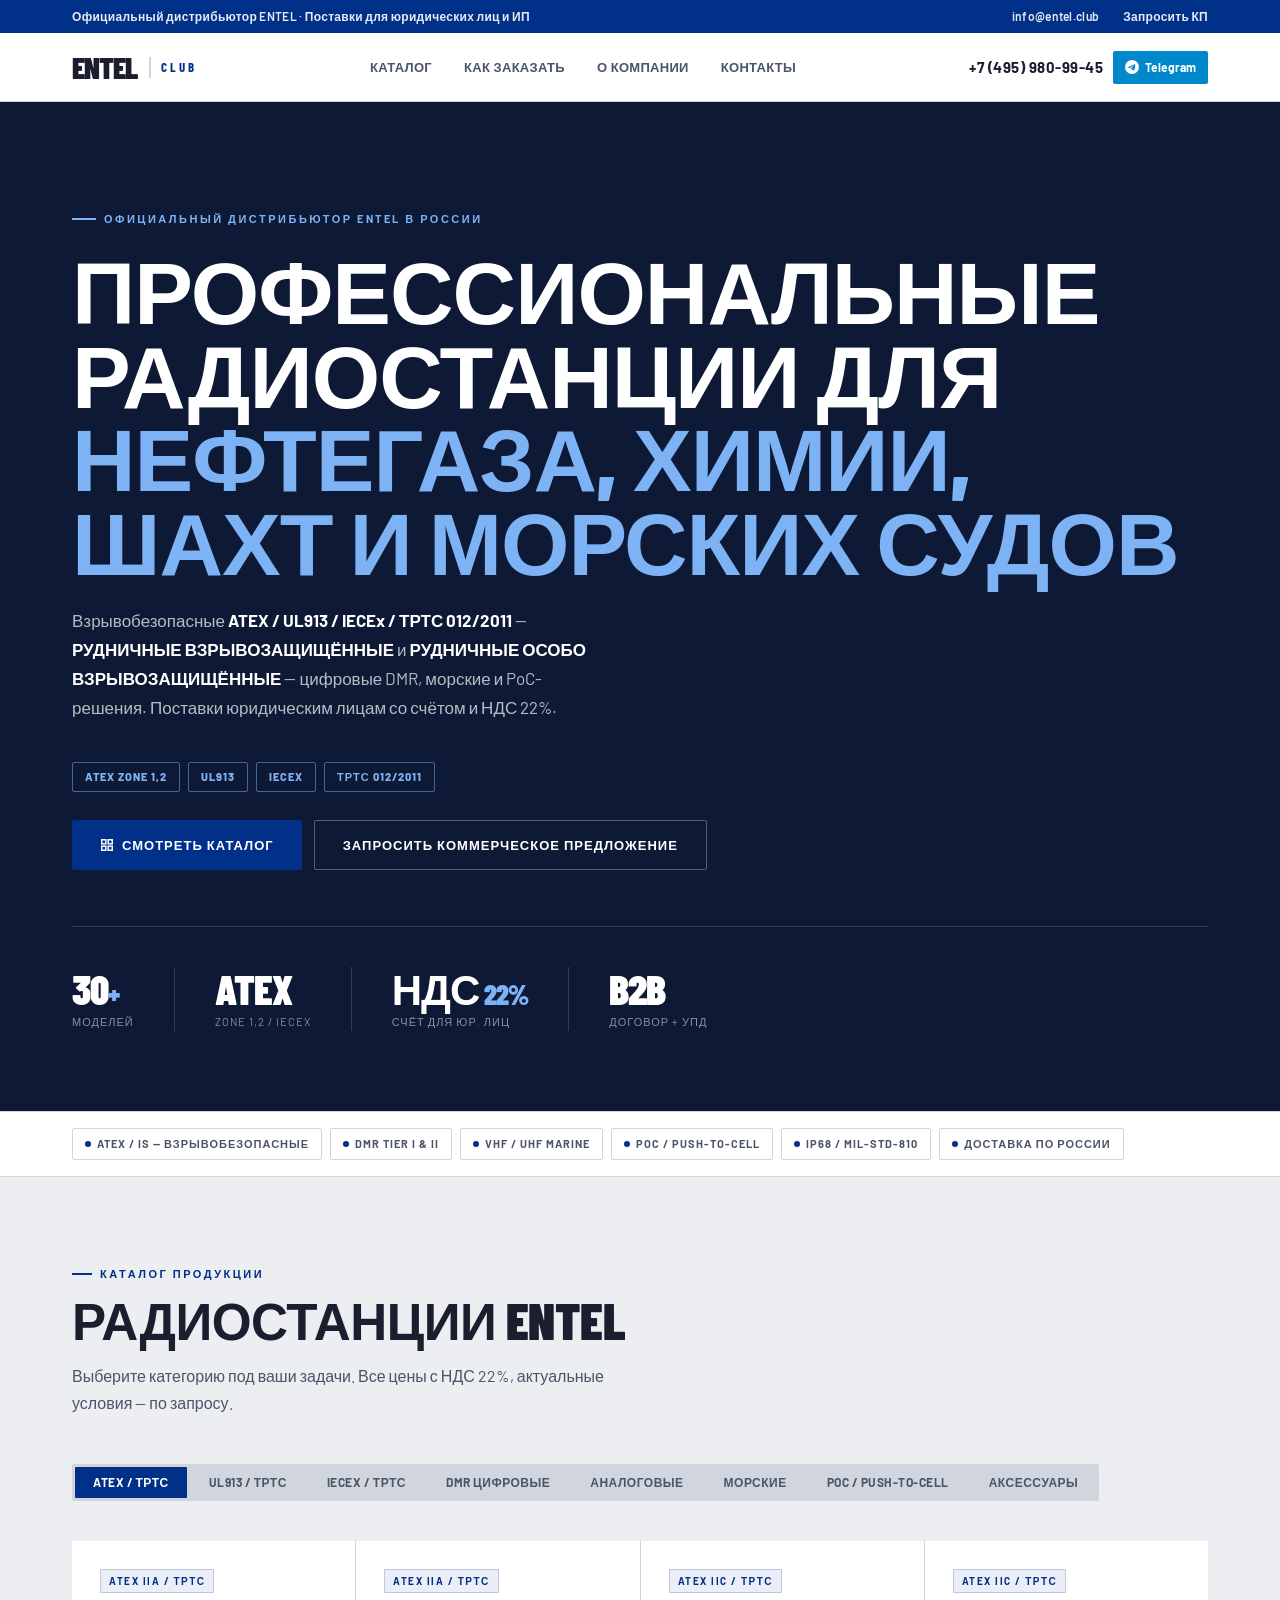
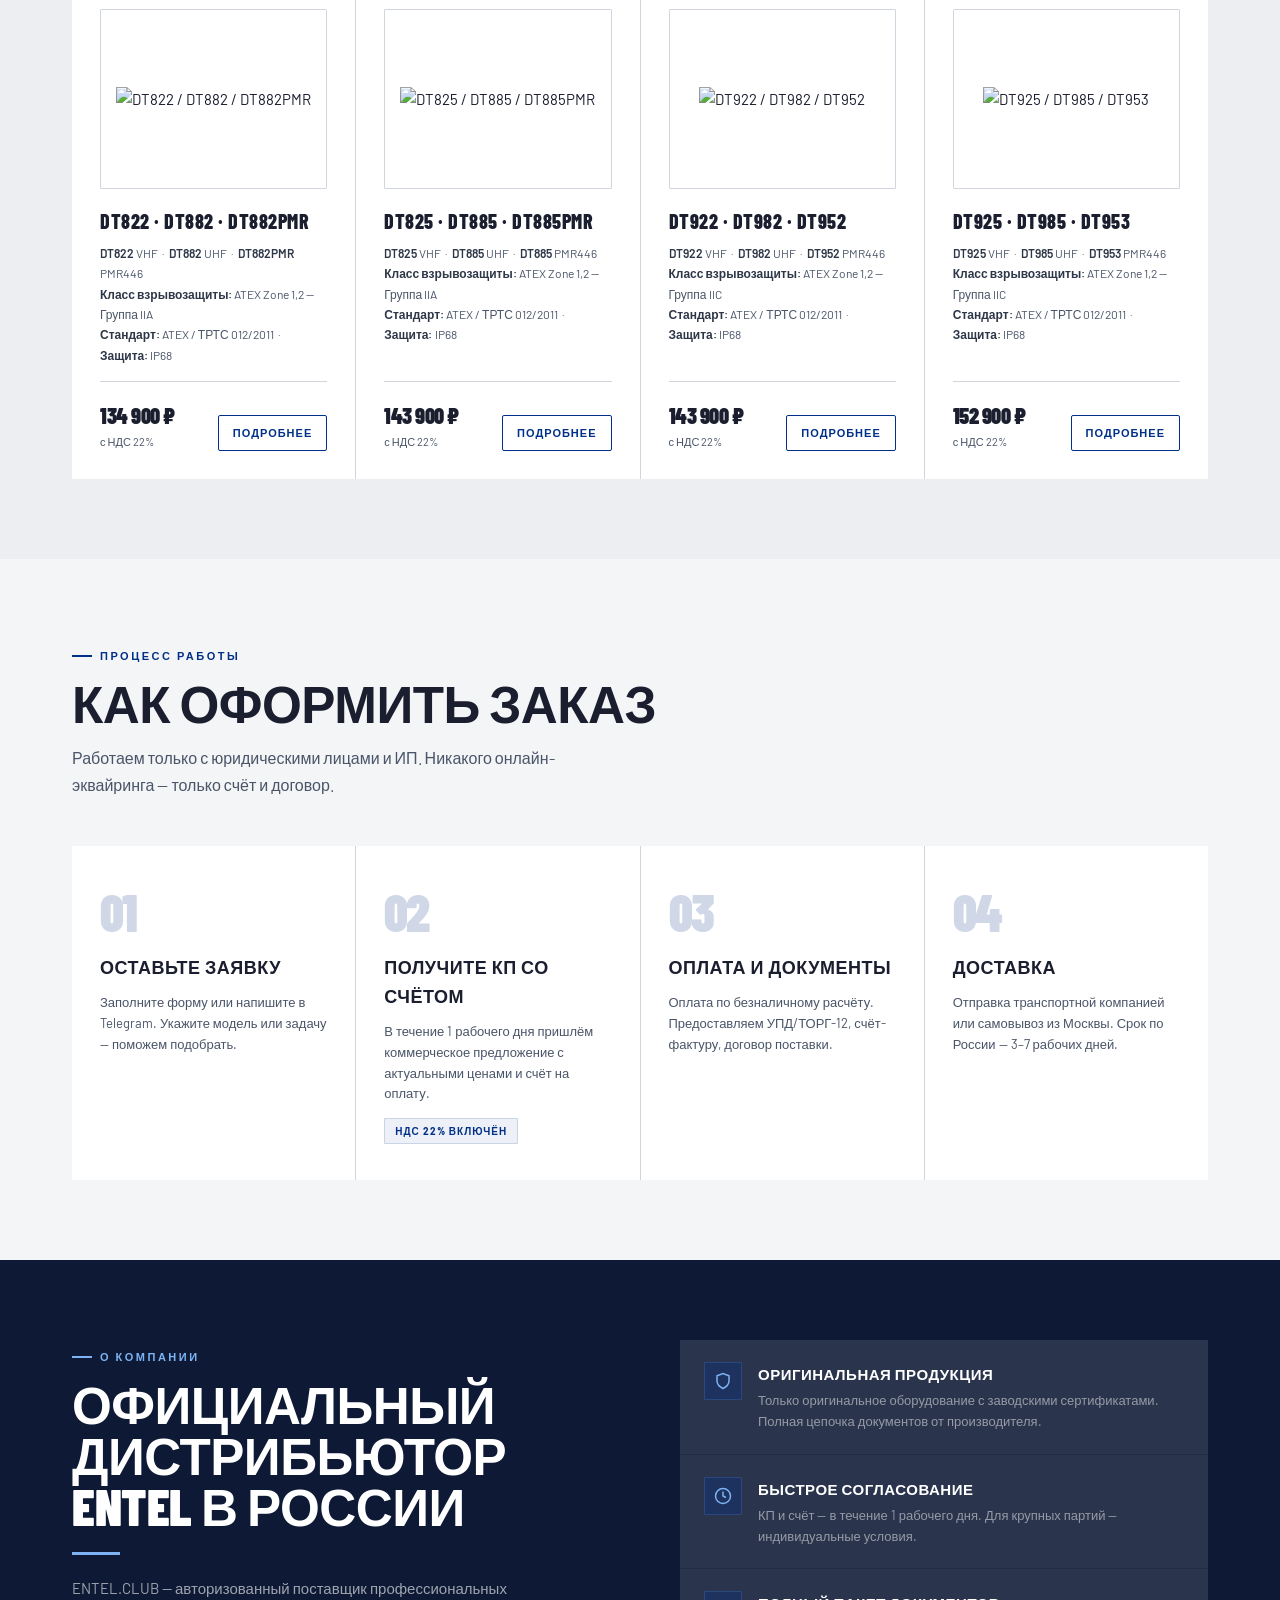
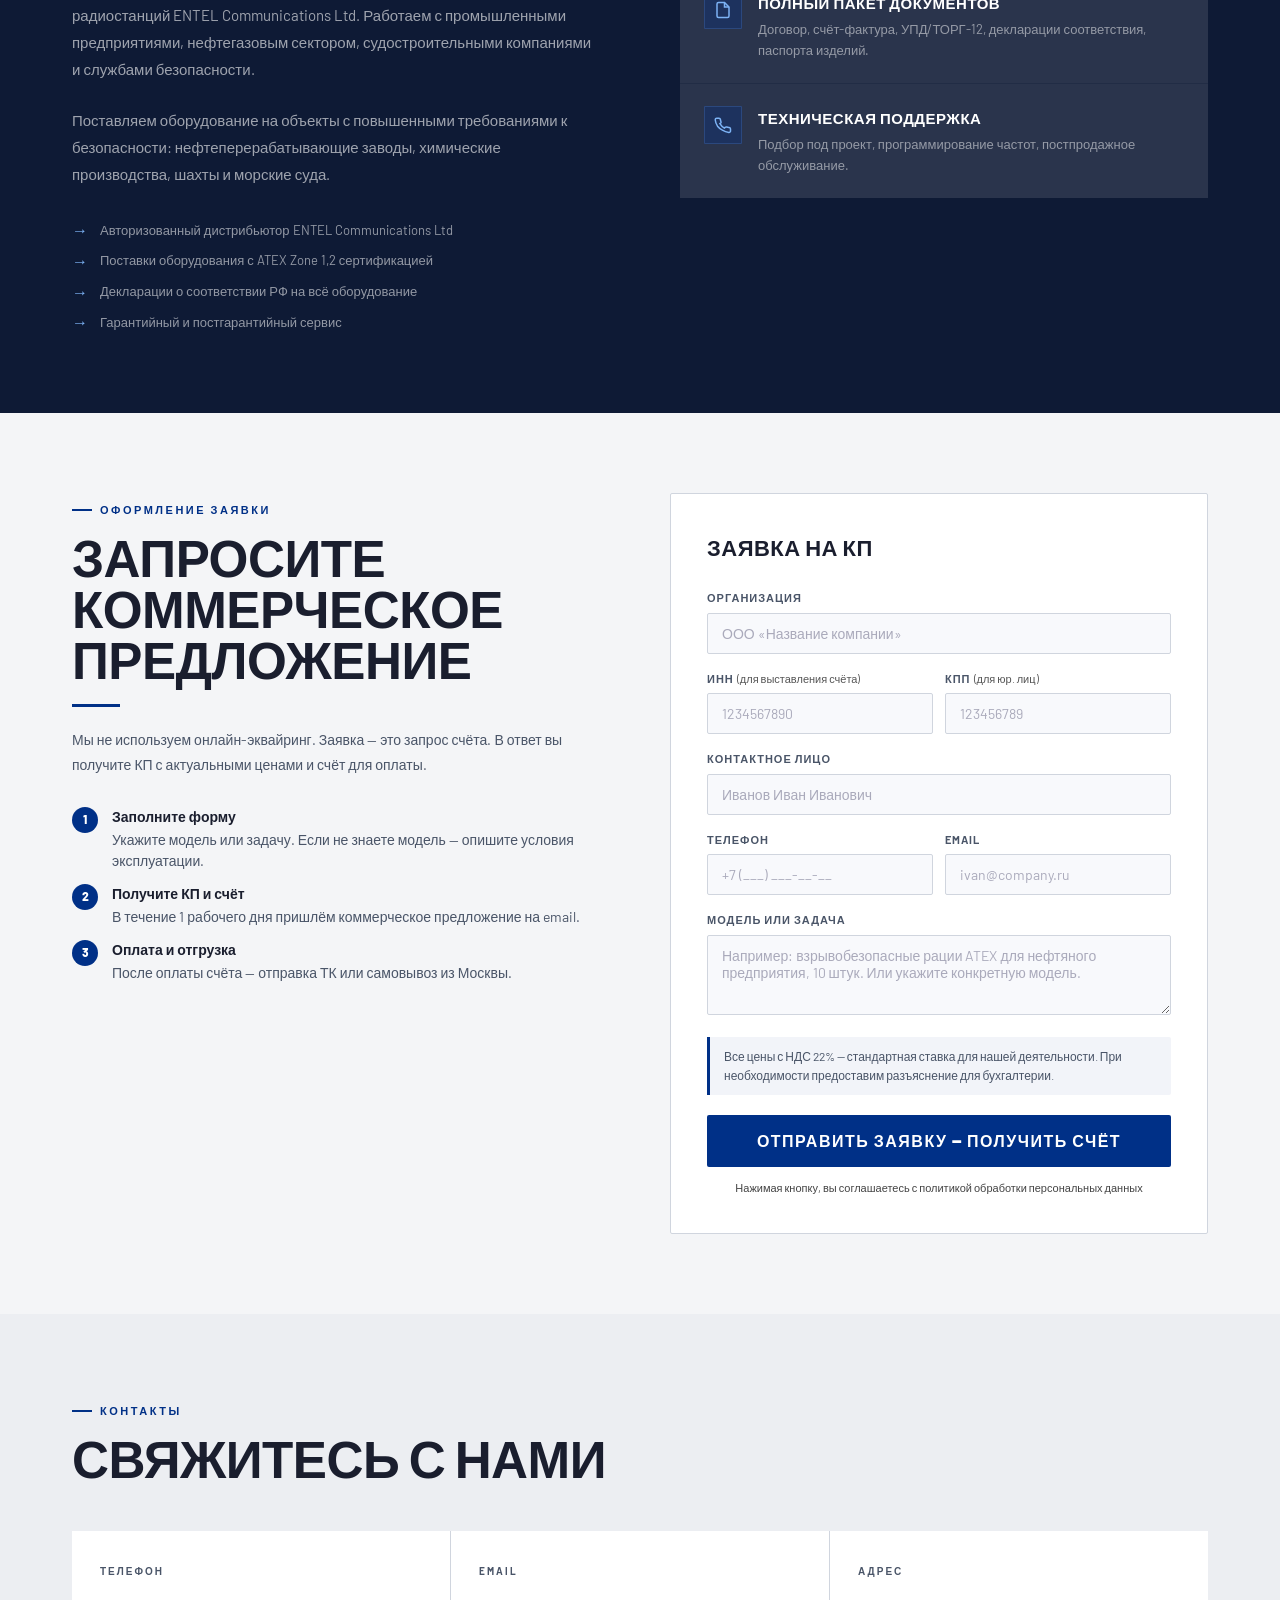
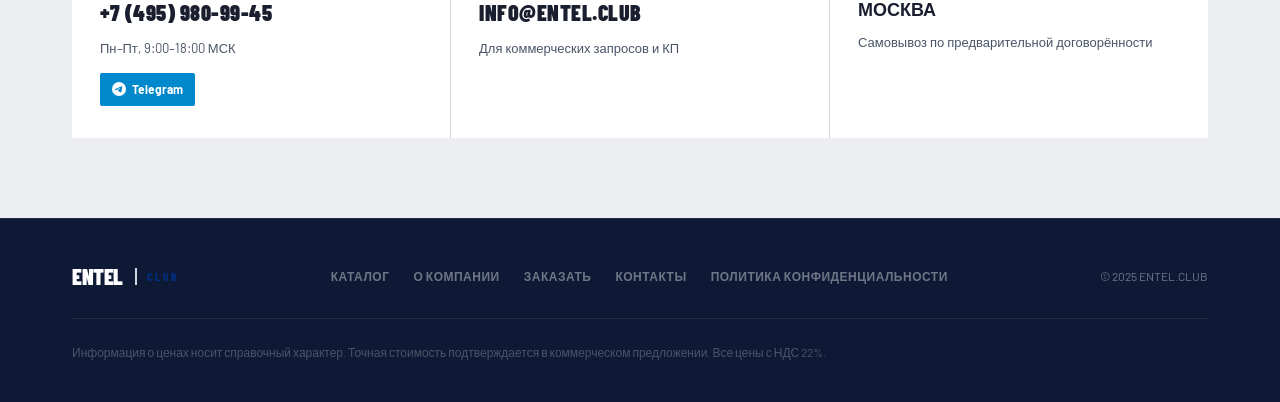
==== commit fc7120cb: "Add files via upload new" ====
--- a/entelclub.html
+++ b/entelclub.html
@@ -255,7 +255,7 @@
       font-weight: 900; letter-spacing: -0.5px;
       text-transform: uppercase; line-height: 1.0; margin-bottom: 16px;
     }
-    .section-subtitle { font-size: 16px; color: var(--grey); max-width: 560px; line-height: 1.7; }
+    .section-subtitle { font-size: clamp(13px, 2.4vw, 16px); color: var(--grey); max-width: 560px; line-height: 1.7; }
     .section-header { margin-bottom: 48px; }
     .section-header-row {
       display: flex; justify-content: space-between;
@@ -608,6 +608,18 @@
       .pmodal-img-wrap { border-right: none; border-bottom: 1px solid var(--border, rgba(255,255,255,0.08)); padding: 24px; min-height: 200px; }
       .pmodal-body { padding: 26px 24px; }
     }
+    /* ── ПОЛИТИКА КОНФИДЕНЦИАЛЬНОСТИ ── */
+    .policy-modal-box { max-width: 720px; }
+    .policy-modal-body { padding: 36px; }
+    .policy-modal-body h3 {
+      font-family: var(--font-display); font-size: 22px; font-weight: 800;
+      letter-spacing: 0.5px; text-transform: uppercase; color: #fff; margin: 0 0 20px;
+    }
+    .policy-modal-body p {
+      font-size: 13px; line-height: 1.8; color: var(--grey, #9aa1b1); margin: 0 0 14px;
+    }
+    .policy-modal-body p strong { color: var(--grey-lt, #e4e8f0); }
+    @media (max-width: 720px) { .policy-modal-body { padding: 26px 24px; } }
   </style>
 </head>
 <body>
@@ -658,7 +670,7 @@
         радиостанции для<br>
         <span class="accent">нефтегаза, химии,<br>шахт и морских судов</span>
       </h1>
-      <p class="hero-desc">Взрывобезопасные <strong style="color:#fff">ATEX / UL913 / IECEx / ТРТС 012/2011</strong> — цифровые DMR, морские и PoC-решения. Поставки юридическим лицам со счётом и НДС 22%.</p>
+      <p class="hero-desc">Взрывобезопасные <strong style="color:#fff">ATEX / UL913 / IECEx / ТРТС 012/2011</strong> — <strong style="color:#fff">РУДНИЧНЫЕ ВЗРЫВОЗАЩИЩЁННЫЕ</strong> и <strong style="color:#fff">РУДНИЧНЫЕ ОСОБО ВЗРЫВОЗАЩИЩЁННЫЕ</strong> — цифровые DMR, морские и PoC-решения. Поставки юридическим лицам со счётом и НДС 22%.</p>
       <div class="hero-certs" style="display:flex;gap:8px;flex-wrap:wrap;margin-bottom:28px;">
         <span style="display:inline-block;font-size:11px;font-weight:800;letter-spacing:1px;text-transform:uppercase;padding:5px 12px;border:1.5px solid rgba(125,179,245,0.5);color:#7db3f5;border-radius:2px;">ATEX Zone 1,2</span>
         <span style="display:inline-block;font-size:11px;font-weight:800;letter-spacing:1px;text-transform:uppercase;padding:5px 12px;border:1.5px solid rgba(125,179,245,0.5);color:#7db3f5;border-radius:2px;">UL913</span>
@@ -675,7 +687,7 @@
       <div class="hero-stats">
         <div class="hero-stat">
           <div class="hero-stat-value">30<span class="u">+</span></div>
-          <div class="hero-stat-label">Моделей в наличии</div>
+          <div class="hero-stat-label">Моделей</div>
         </div>
         <div class="hero-stat">
           <div class="hero-stat-value">ATEX</div>
@@ -1010,6 +1022,21 @@
         </div>
       </div>
 
+      <div class="product-card">
+        <span class="product-tag tag-marine">Морская VHF</span>
+        <div class="product-img-wrap"><img src="https://i.ibb.co/xqCr9kNt/HT644-Front.jpg" alt="HT644" class="product-img"></div>
+        <div class="product-name">HT644</div>
+        <div class="product-spec">
+          <strong>HT644</strong> Морская VHF 156–163,275 МГц &nbsp;·&nbsp; только аналоговая связь<br>
+          <strong>Каналы:</strong> все морские каналы INT, USA, CAN<br>
+          <strong>Защита:</strong> IP68, погружаемые &nbsp;·&nbsp; <strong>Стандарт:</strong> MIL-STD 810C/D/E/F
+        </div>
+        <div class="product-footer">
+          <div><div class="product-price">По запросу</div><div class="product-price-note">с НДС 22%</div></div>
+          <a href="#" class="btn-order" onclick="openProductModal('p35'); return false;">Подробнее</a>
+        </div>
+      </div>
+
     </div>
 
     <!-- ══════════ PoC / Push-to-Cell ══════════ -->
@@ -1070,9 +1097,9 @@
 
       <div class="product-card">
         <span class="product-tag tag-analog">Аккумулятор</span>
-        <div class="product-img-wrap"><img src="https://i.ibb.co/SD3rjrby/CNB450E.jpg" alt="Аккумулятор Li-Ion стандарт" class="product-img"></div>
-        <div class="product-name">Аккумулятор Li-Ion стандарт</div>
-        <div class="product-spec">Литий-ионный аккумулятор стандартной ёмкости для серий DT / DX / HT. Совместимость уточняется по модели рации.</div>
+        <div class="product-img-wrap"><img src="https://i.ibb.co/SD3rjrby/CNB450E.jpg" alt="CNB450E" class="product-img"></div>
+        <div class="product-name">Аккумулятор Li-Ion CNB450E</div>
+        <div class="product-spec">CNB450E &nbsp;·&nbsp; Li-Ion 2200 мА·ч &nbsp;·&nbsp; для серии DX</div>
         <div class="product-footer">
           <div><div class="product-price">10 900 ₽</div><div class="product-price-note">с НДС 22%</div></div>
           <a href="#" class="btn-order" onclick="openProductModal('p20'); return false;">Подробнее</a>
@@ -1081,19 +1108,52 @@
 
       <div class="product-card">
         <span class="product-tag tag-analog">Аккумулятор</span>
-        <div class="product-img-wrap"><img src="https://i.ibb.co/8ghkHwb2/CNB750-E-160603-110941.jpg" alt="Аккумулятор Li-Ion увеличенный" class="product-img"></div>
-        <div class="product-name">Аккумулятор Li-Ion увеличенный</div>
-        <div class="product-spec">Литий-ионный аккумулятор увеличенной ёмкости для работы в длительных сменах. Совместимость уточняется по модели рации.</div>
+        <div class="product-img-wrap"><img src="https://i.ibb.co/SD3rjrby/CNB450E.jpg" alt="CNB450E-IS" class="product-img"></div>
+        <div class="product-name">Аккумулятор Li-Ion CNB450E-IS</div>
+        <div class="product-spec">CNB450E-IS &nbsp;·&nbsp; Li-Ion 2200 мА·ч &nbsp;·&nbsp; для серии DX-IS</div>
+        <div class="product-footer">
+          <div><div class="product-price">26 300 ₽</div><div class="product-price-note">с НДС 22%</div></div>
+          <a href="#" class="btn-order" onclick="openProductModal('p37'); return false;">Подробнее</a>
+        </div>
+      </div>
+
+      <div class="product-card">
+        <span class="product-tag tag-analog">Аккумулятор</span>
+        <div class="product-img-wrap"><img src="https://i.ibb.co/8ghkHwb2/CNB750-E-160603-110941.jpg" alt="CNB750E" class="product-img"></div>
+        <div class="product-name">Аккумулятор Li-Ion CNB750E</div>
+        <div class="product-spec">CNB750E &nbsp;·&nbsp; Li-Ion 2200 мА·ч &nbsp;·&nbsp; для серии HT7xx</div>
+        <div class="product-footer">
+          <div><div class="product-price">11 100 ₽</div><div class="product-price-note">с НДС 22%</div></div>
+          <a href="#" class="btn-order" onclick="openProductModal('p21'); return false;">Подробнее</a>
+        </div>
+      </div>
+
+      <div class="product-card">
+        <span class="product-tag tag-analog">Аккумулятор</span>
+        <div class="product-img-wrap"><img src="https://i.ibb.co/8ghkHwb2/CNB750-E-160603-110941.jpg" alt="CNB550EV2" class="product-img"></div>
+        <div class="product-name">Аккумулятор Li-Ion CNB550EV2</div>
+        <div class="product-spec">CNB550EV2 &nbsp;·&nbsp; Li-Ion 1800 мА·ч &nbsp;·&nbsp; для серии DT5xx</div>
+        <div class="product-footer">
+          <div><div class="product-price">26 900 ₽</div><div class="product-price-note">с НДС 22%</div></div>
+          <a href="#" class="btn-order" onclick="openProductModal('p38'); return false;">Подробнее</a>
+        </div>
+      </div>
+
+      <div class="product-card">
+        <span class="product-tag tag-analog">Аккумулятор</span>
+        <div class="product-img-wrap"><img src="https://i.ibb.co/8ghkHwb2/CNB750-E-160603-110941.jpg" alt="CNB950EV2" class="product-img"></div>
+        <div class="product-name">Аккумулятор Li-Ion CNB950EV2</div>
+        <div class="product-spec">CNB950EV2 &nbsp;·&nbsp; Li-Ion 1800 мА·ч &nbsp;·&nbsp; для серий DT8xx / DT9xx</div>
         <div class="product-footer">
           <div><div class="product-price">32 100 ₽</div><div class="product-price-note">с НДС 22%</div></div>
-          <a href="#" class="btn-order" onclick="openProductModal('p21'); return false;">Подробнее</a>
+          <a href="#" class="btn-order" onclick="openProductModal('p39'); return false;">Подробнее</a>
         </div>
       </div>
 
       <div class="product-card">
         <span class="product-tag tag-analog">Зарядное устройство</span>
         <div class="product-img-wrap"><img src="https://i.ibb.co/LDTw7BWT/Single-charger-side-Suggestion.jpg" alt="Зарядное устройство одиночное" class="product-img"></div>
-        <div class="product-name">Зарядное устройство одиночное</div>
+        <div class="product-name">Зарядное устройство одиночное CSAHT</div>
         <div class="product-spec">Одиночное настольное зарядное устройство. Индикация заряда. Совместимость уточняется по модели рации.</div>
         <div class="product-footer">
           <div><div class="product-price">6 790 ₽</div><div class="product-price-note">с НДС 22%</div></div>
@@ -1104,7 +1164,7 @@
       <div class="product-card">
         <span class="product-tag tag-analog">Зарядное устройство</span>
         <div class="product-img-wrap"><img src="https://i.ibb.co/7J6GRHdt/six-pod-charger-Side.jpg" alt="Мультизарядное устройство 6 слотов" class="product-img"></div>
-        <div class="product-name">Мультизарядное устройство 6 слотов</div>
+        <div class="product-name">Мультизарядное устройство 6 слотов CSBHT</div>
         <div class="product-spec">Многоместная зарядная стойка на 6 радиостанций. Для зарядки парка устройств одновременно.</div>
         <div class="product-footer">
           <div><div class="product-price">48 960 ₽</div><div class="product-price-note">с НДС 22%</div></div>
@@ -1137,8 +1197,8 @@
       <div class="product-card">
         <span class="product-tag tag-analog">Гарнитура</span>
         <div class="product-img-wrap"><img src="https://i.ibb.co/FbF5J97B/CMP450-DX-close.jpg" alt="Дистанционный микрофон-динамик" class="product-img"></div>
-        <div class="product-name">Дистанционный микрофон-динамик</div>
-        <div class="product-spec">Выносной микрофон-динамик с клипсой. Кнопка PTT, индикатор канала. Защита IP54.</div>
+        <div class="product-name">Выносной микрофон-динамик IP68 для моделей HT</div>
+        <div class="product-spec">Выносной микрофон-динамик с клипсой. Кнопка PTT.</div>
         <div class="product-footer">
           <div><div class="product-price">16 900 ₽</div><div class="product-price-note">с НДС 22%</div></div>
           <a href="#" class="btn-order" onclick="openProductModal('p26'); return false;">Подробнее</a>
@@ -1170,9 +1230,9 @@
 
       <div class="product-card">
         <span class="product-tag tag-analog">Крепление</span>
-        <div class="product-img-wrap"><img src="https://i.ibb.co/Pv9kKwQX/csbht.jpg" alt="Плечевая кобура" class="product-img"></div>
+        <div class="product-img-wrap"><img src="https://i.ibb.co/rRMLdmK5/CLC.jpg" alt="Плечевая кобура для серии DT без клавиатуры" class="product-img"></div>
         <div class="product-name">Плечевая кобура</div>
-        <div class="product-spec">Плечевая кобура для ношения рации на груди / плече. Регулируемые ремни. Быстрый доступ к устройству.</div>
+        <div class="product-spec">Плечевая кобура для ношения рации на груди / плече. Регулируемые ремни. Быстрый доступ к устройству. Для серии DT без клавиатуры.</div>
         <div class="product-footer">
           <div><div class="product-price">По запросу</div><div class="product-price-note">с НДС 22%</div></div>
           <a href="#" class="btn-order" onclick="openProductModal('p29'); return false;">Подробнее</a>
@@ -1180,8 +1240,19 @@
       </div>
 
       <div class="product-card">
+        <span class="product-tag tag-analog">Крепление</span>
+        <div class="product-img-wrap"><img src="https://i.ibb.co/r27kQyr7/CLC-1.jpg" alt="Плечевая кобура для серии DT с клавиатурой" class="product-img"></div>
+        <div class="product-name">Плечевая кобура</div>
+        <div class="product-spec">Плечевая кобура для ношения рации на груди / плече. Регулируемые ремни. Быстрый доступ к устройству. Для серии DT с клавиатурой.</div>
+        <div class="product-footer">
+          <div><div class="product-price">По запросу</div><div class="product-price-note">с НДС 22%</div></div>
+          <a href="#" class="btn-order" onclick="openProductModal('p36'); return false;">Подробнее</a>
+        </div>
+      </div>
+
+      <div class="product-card">
         <span class="product-tag tag-analog">Программирование</span>
-        <div class="product-img-wrap"><img src="https://i.ibb.co/rRMLdmK5/CLC.jpg" alt="USB-кабель программирования DT-серия" class="product-img"></div>
+        <div class="product-img-wrap"></div>
         <div class="product-name">USB-кабель программирования DT-серия</div>
         <div class="product-spec">Кабель для программирования рации через ПК. ПО ENTEL CPS. Серия DT (ATEX / IECEx).</div>
         <div class="product-footer">
@@ -1192,7 +1263,7 @@
 
       <div class="product-card">
         <span class="product-tag tag-analog">Программирование</span>
-        <div class="product-img-wrap"><img src="https://i.ibb.co/r27kQyr7/CLC-1.jpg" alt="USB-кабель программирования DX-серия" class="product-img"></div>
+        <div class="product-img-wrap"></div>
         <div class="product-name">USB-кабель программирования DX-серия</div>
         <div class="product-spec">Кабель для программирования рации через ПК. ПО ENTEL CPS. Серия DX (DMR / UL913-IS).</div>
         <div class="product-footer">
@@ -1202,12 +1273,12 @@
       </div>
 
       <div class="product-card">
-        <span class="product-tag tag-analog">Питание</span>
-        <div class="product-img-wrap"><img src="https://i.ibb.co/xqF90r48/CXR5-450-DX.jpg" alt="Адаптер питания от авто 12/24В" class="product-img"></div>
-        <div class="product-name">Адаптер питания от авто 12/24В</div>
-        <div class="product-spec">Зарядка рации от прикуривателя автомобиля 12/24 В. Совместимость уточняется по модели.</div>
-        <div class="product-footer">
-          <div><div class="product-price">По запросу</div><div class="product-price-note">с НДС 22%</div></div>
+        <span class="product-tag tag-analog">Гарнитура</span>
+        <div class="product-img-wrap"><img src="https://i.ibb.co/xqF90r48/CXR5-450-DX.jpg" alt="Костнопроводная гарнитура CXR5" class="product-img"></div>
+        <div class="product-name">Костнопроводная гарнитура CXR5</div>
+        <div class="product-spec">Костнопроводный микрофон под защитную одежду или каску &nbsp;·&nbsp; встроенный наушник &nbsp;·&nbsp; PTT IP67 c разъёмом Nexus &nbsp;·&nbsp; для моделей ATEX и IECEx</div>
+        <div class="product-footer">
+          <div><div class="product-price">112 500 ₽</div><div class="product-price-note">с НДС 22%</div></div>
           <a href="#" class="btn-order" onclick="openProductModal('p32'); return false;">Подробнее</a>
         </div>
       </div>
@@ -1215,11 +1286,11 @@
 
       <div class="product-card">
         <span class="product-tag tag-analog">Гарнитура ATEX</span>
-        <div class="product-img-wrap"><img src="https://i.ibb.co/tw9CQT7f/EA12-450-DX.jpg" alt="Гарнитура взрывозащищённая ATEX" class="product-img"></div>
-        <div class="product-name">Гарнитура взрывозащищённая ATEX</div>
+        <div class="product-img-wrap"><img src="https://i.ibb.co/tw9CQT7f/EA12-450-DX.jpg" alt="Гарнитура взрывозащищённая ATEX EA12/DT9" class="product-img"></div>
+        <div class="product-name">Гарнитура взрывозащищённая ATEX EA12/DT9</div>
         <div class="product-spec">Наушник с микрофоном, сертифицированный ATEX Zone 1. Для использования с взрывозащищёнными рациями серии DT.</div>
         <div class="product-footer">
-          <div><div class="product-price">57 590 ₽</div><div class="product-price-note">с НДС 22%</div></div>
+          <div><div class="product-price">14 500 ₽</div><div class="product-price-note">с НДС 22%</div></div>
           <a href="#" class="btn-order" onclick="openProductModal('p33'); return false;">Подробнее</a>
         </div>
       </div>
@@ -1454,7 +1525,7 @@
         <a href="#about">О компании</a>
         <a href="#order">Заказать</a>
         <a href="#contacts">Контакты</a>
-        <a href="#">Политика конфиденциальности</a>
+        <a href="#" onclick="openPolicyModal(); return false;">Политика конфиденциальности</a>
       </div>
       <div style="font-size:12px">&copy; 2025 ENTEL.CLUB</div>
     </div>
@@ -1463,6 +1534,24 @@
     </div>
   </div>
 </footer>
+
+<!-- ══ Модальное окно: политика конфиденциальности ══ -->
+<div class="pmodal-overlay" id="policy-modal" onclick="if(event.target===this) closePolicyModal();">
+  <div class="pmodal-box policy-modal-box">
+    <button class="pmodal-close" onclick="closePolicyModal()" aria-label="Закрыть">✕</button>
+    <div class="policy-modal-body">
+      <h3>Политика конфиденциальности</h3>
+      <p>Настоящая Политика обработки персональных данных составлена в соответствии с требованиями Федерального закона от 27.07.2006 №152-ФЗ «О персональных данных» и определяет порядок обработки персональных данных и меры по обеспечению их безопасности, принимаемые ENTEL.CLUB (далее — «Оператор»).</p>
+      <p><strong>1. Общие положения.</strong> Оператор ставит своей важнейшей целью и условием осуществления своей деятельности соблюдение прав и свобод человека и гражданина при обработке его персональных данных, в том числе защиты прав на неприкосновенность частной жизни, личную и семейную тайну.</p>
+      <p><strong>2. Сбор и использование данных.</strong> Настоящая политика Оператора в отношении обработки персональных данных применяется ко всей информации, которую Оператор может получить о посетителях сайта entelclub.ru. Персональные данные (имя, телефон, адрес электронной почты, реквизиты организации) предоставляются пользователем самостоятельно при оформлении заявки на коммерческое предложение или счёт и используются исключительно для подготовки и направления коммерческих документов, обратной связи и информирования о статусе заказа.</p>
+      <p><strong>3. Передача данных третьим лицам.</strong> Оператор не передаёт полученные персональные данные третьим лицам, за исключением случаев, прямо предусмотренных законодательством Российской Федерации.</p>
+      <p><strong>4. Защита данных.</strong> Оператор принимает необходимые правовые, организационные и технические меры для защиты персональных данных от неправомерного или случайного доступа, уничтожения, изменения, блокирования, копирования, распространения, а также от иных неправомерных действий третьих лиц.</p>
+      <p><strong>5. Изменение политики.</strong> Любые изменения политики Оператора в отношении обработки персональных данных будут отражены в настоящем документе. Политика действует бессрочно до замены её новой версией.</p>
+      <p><strong>6. Контакты.</strong> Разъяснения по вопросам, касающимся обработки персональных данных, можно получить, обратившись к Оператору по электронной почте: <strong>sales@viaglobe.ru</strong>.</p>
+      <p>Нажимая кнопку «Отправить» или «Оформить заказ» на сайте, пользователь подтверждает своё согласие с настоящей Политикой и даёт согласие на обработку своих персональных данных.</p>
+    </div>
+  </div>
+</div>
 
 <!-- ══ Модальное окно: фото + подробные характеристики товара ══ -->
 <div class="pmodal-overlay" id="pmodal" onclick="if(event.target===this) closeProductModal();">
@@ -1498,6 +1587,7 @@
         "VHF 136–174 МГц / UHF 400–470 МГц / PMR446, вокодер AMBE+2™",
         "16 частотных каналов, 1 зона",
         "Класс взрывозащиты: ATEX II 2G Ex ib IIA T4 Gb · ТР ТС 012/2011: 1Ex ib IIA T4 Gb X",
+        "Рудничная защита: РО Ex ia I Ma X / РВ Ex ib I Mb X",
         "Степень защиты IP68 (погружение на 2 м, 4 часа) · MIL STD 810C/D/E/F/G",
         "Выходная мощность 5/4 Вт VHF/UHF (high) / 1 Вт (low) / 0,5 Вт PMR446",
         "2-слотовый симплекс (TDMA Two-Slot Direct Mode), определение ID говорящего",
@@ -1511,8 +1601,9 @@
         "VHF 136–174 МГц / UHF 400–470 МГц, вокодер AMBE+2™",
         "99 частотных каналов, 8 зон (всего 792 канала)",
         "Класс взрывозащиты: ATEX II 2G Ex ib IIA T4 Gb · ТР ТС 012/2011: 1Ex ib IIA T4 Gb X",
+        "Рудничная защита: РО Ex ia I Ma X / РВ Ex ib I Mb X",
         "Степень защиты IP68 (погружение на 2 м, 4 часа) · MIL STD 810C/D/E/F/G",
-        "Выходная мощность 5 Вт VHF / 4 Вт UHF (high) / 1 Вт (low)",
+        "Выходная мощность 5 Вт VHF / 4 Вт UHF (high) / 1 Вт / 0,5 Вт PMR446 (low)",
         "DMR Tier I, II · 2-слотовый симплекс · мониторинг разговоров в нескольких группах",
         "Определение ID говорящего, групповой и индивидуальный вызов",
         "Функции «Одинокий рабочий», «Человек упал» (опционально), кнопка экстренного вызова",
@@ -1525,6 +1616,7 @@
         "VHF 136–174 МГц / UHF 400–470 МГц / PMR446, вокодер AMBE+2™",
         "16 частотных каналов, 1 зона",
         "Класс взрывозащиты: ATEX II 2G Ex ib IIC T4 Gb · ТР ТС 012/2011: 1Ex ib IIC T4 Gb X",
+        "Рудничная защита: РО Ex ia I Ma X / РВ Ex ib I Mb X",
         "Степень защиты IP68 (погружение на 2 м, 4 часа) · MIL STD 810C/D/E/F/G",
         "Выходная мощность 1 Вт (0,5 Вт для PMR446)",
         "2-слотовый симплекс, функции «Одинокий рабочий», «Человек упал», кнопка экстренного вызова",
@@ -1537,6 +1629,7 @@
         "VHF 136–174 МГц / UHF 400–470 МГц / PMR446, вокодер AMBE+2™",
         "99 частотных каналов, 8 зон (792 канала, 16 для PMR446)",
         "Класс взрывозащиты: ATEX II 2G Ex ib IIC T4 Gb · ТР ТС 012/2011: 1Ex ib IIC T4 Gb X",
+        "Рудничная защита: РО Ex ia I Ma X / РВ Ex ib I Mb X",
         "Степень защиты IP68 (погружение на 2 м, 4 часа) · MIL STD 810C/D/E/F/G",
         "Выходная мощность 1 Вт / 0,5 Вт для PMR446",
         "DMR Tier I, II · мониторинг разговоров в нескольких группах · определение ID говорящего",
@@ -1710,10 +1803,10 @@
         "Объединяет абонентов аналоговых и цифровых систем различных стандартов между собой",
         "Подробные материалы и характеристики предоставляются по запросу: sp@viaglobe.ru"
       ] },
-    p20: { name: "Аккумулятор Li-Ion стандарт", price: "10 900 ₽", img: "https://i.ibb.co/SD3rjrby/CNB450E.jpg",
-      specs: [ "Аналог CNB450E", "Li-Ion, ёмкость 2200 мА·ч", "Совместим с серией DX (DX422 / DX425 / DX446 / DX482 / DX485)" ] },
-    p21: { name: "Аккумулятор Li-Ion увеличенный", price: "32 100 ₽", img: "https://i.ibb.co/8ghkHwb2/CNB750-E-160603-110941.jpg",
-      specs: [ "Аналог CNB950EV2", "Li-Ion, ёмкость 1800 мА·ч", "Совместим с сериями DT8XX и DT9XX (увеличенный ресурс смены)" ] },
+    p20: { name: "Аккумулятор Li-Ion CNB450E", price: "10 900 ₽", img: "https://i.ibb.co/SD3rjrby/CNB450E.jpg",
+      specs: [ "CNB450E", "Li-Ion, ёмкость 2200 мА·ч", "Для серии DX (DX422 / DX425 / DX446 / DX482 / DX485)" ] },
+    p21: { name: "Аккумулятор Li-Ion CNB750E", price: "11 100 ₽", img: "https://i.ibb.co/8ghkHwb2/CNB750-E-160603-110941.jpg",
+      specs: [ "CNB750E", "Li-Ion, ёмкость 2200 мА·ч", "Для серии HT7xx" ] },
     p22: { name: "Зарядное устройство одиночное", price: "6 790 ₽", img: "https://i.ibb.co/LDTw7BWT/Single-charger-side-Suggestion.jpg",
       specs: [ "Аналог CSAHT", "Одиночное быстрое зарядное устройство для серии DT/DX", "В комплекте — адаптер 220 В AC / 7,5 В DC" ] },
     p23: { name: "Мультизарядное устройство 6 слотов", price: "48 960 ₽", img: "https://i.ibb.co/7J6GRHdt/six-pod-charger-Side.jpg",
@@ -1723,26 +1816,54 @@
       specs: [ "Аналог CHPD/DT9/DX-IS", "Два наушника ear defender с комфортным оголовьем для радиостанций серий DT и DX-IS",
         "Высококачественный микрофон с функцией шумоподавления",
         "Большая удобная кнопка PTT с подпружиненным зажимом — управление радиостанцией рукой в перчатке или под одеждой" ] },
-    p26: { name: "Дистанционный микрофон-динамик", price: "16 900 ₽", img: "https://i.ibb.co/FbF5J97B/CMP450-DX-close.jpg",
-      specs: [ "Аналог CMP/DXE-IS", "Компактный выносной микрофон, степень защиты IP67 (по данным производителя)",
-        "Для радиостанций серий DT5XX и DX5XX-IS", "Соответствие ТР ТС 012/2011, UL913, IECEx" ] },
+    p26: { name: "Выносной микрофон-динамик IP68 для моделей HT", price: "16 900 ₽", img: "https://i.ibb.co/FbF5J97B/CMP450-DX-close.jpg",
+      specs: [ "Выносной микрофон-динамик с клипсой", "Кнопка PTT", "Степень защиты IP68", "Для радиостанций серии HT" ] },
     p27: { name: "Антенна штыревая VHF", price: "4 600 ₽", img: "https://i.ibb.co/SDJ1F5rD/ant-vhf.jpg",
       specs: [ "Близкий аналог CAT80S/CAT20S", "Укороченная штыревая антенна VHF (155 МГц, 165 МГц)", "Совместима с сериями DT58X, DT88X, DT98X" ] },
     p28: { name: "Антенна штыревая UHF", price: "4 600 ₽", img: "https://i.ibb.co/Z1xb4qJY/ANT-UHF.jpg",
       specs: [ "Близкий аналог CAT80S/CAT20S", "Укороченная штыревая антенна UHF (425 МГц, 446 МГц, 460 МГц)", "Совместима с сериями DT58X, DT88X, DT98X" ] },
-    p29: { name: "Плечевая кобура", price: "По запросу", img: "https://i.ibb.co/Pv9kKwQX/csbht.jpg", specs: null },
-    p30: { name: "USB-кабель программирования DT-серия", price: "По запросу", img: "https://i.ibb.co/rRMLdmK5/CLC.jpg",
+    p29: { name: "Плечевая кобура (без клавиатуры)", price: "По запросу", img: "https://i.ibb.co/rRMLdmK5/CLC.jpg", specs: [ "Плечевая кобура для ношения рации на груди / плече", "Регулируемые ремни, быстрый доступ к устройству", "Для серии DT без клавиатуры" ] },
+    p30: { name: "USB-кабель программирования DT-серия", price: "По запросу", img: null,
       specs: [ "Программирующий кабель ENTEL CPROG / EPROG для радиостанций серии DT",
         "Требуется ПК с Windows 10 или выше и доступ в интернет",
         "Стоимость услуги дистанционного программирования — 520 ₽ за радиостанцию, но не менее 5 200 ₽ с НДС 22%" ] },
-    p31: { name: "USB-кабель программирования DX-серия", price: "По запросу", img: "https://i.ibb.co/r27kQyr7/CLC-1.jpg",
+    p31: { name: "USB-кабель программирования DX-серия", price: "По запросу", img: null,
       specs: [ "Программирующий кабель ENTEL CPROG / EPROG для радиостанций серии DX",
         "Требуется ПК с Windows 10 или выше и доступ в интернет",
         "Стоимость услуги дистанционного программирования — 520 ₽ за радиостанцию, но не менее 5 200 ₽ с НДС 22%" ] },
-    p32: { name: "Адаптер питания от авто 12/24В", price: "По запросу", img: "https://i.ibb.co/xqF90r48/CXR5-450-DX.jpg", specs: null },
-    p33: { name: "Гарнитура взрывозащищённая ATEX", price: "57 590 ₽", img: "https://i.ibb.co/tw9CQT7f/EA12-450-DX.jpg",
+    p32: { name: "Костнопроводная гарнитура CXR5", price: "112 500 ₽", img: "https://i.ibb.co/xqF90r48/CXR5-450-DX.jpg",
+      specs: [
+        "Костнопроводный (skull) микрофон — критически важный аксессуар безопасности, который можно носить под защитной одеждой",
+        "Обеспечивает чёткую и разборчивую связь в любых условиях — даже в самой суровой обстановке и при крайне высоком уровне фонового шума",
+        "Конструкция предназначена для установки внутри большинства касок, имеет встроенный наушник",
+        "Подключается к прочной кнопке PTT с защитой IP67 через встроенный разъём Nexus",
+        "Для моделей ATEX и IECEx (серии DT8XX и DT9XX)"
+      ] },
+    p33: { name: "Гарнитура взрывозащищённая ATEX EA12/DT9", price: "14 500 ₽", img: "https://i.ibb.co/tw9CQT7f/EA12-450-DX.jpg",
       specs: [ "Аналог CHPHS/DT9", "Наушник противошумный одинарный на каску, сертификация ATEX", "Для радиостанций серии DT9" ] },
-    p34: { name: "Настенное зарядное крепление", price: "По запросу", img: "https://i.ibb.co/JwkzjRWv/03-Single-charger-front-2.jpg", specs: null }
+    p34: { name: "Настенное зарядное крепление", price: "По запросу", img: "https://i.ibb.co/JwkzjRWv/03-Single-charger-front-2.jpg", specs: null },
+    p35: { name: "HT644", price: "По запросу", img: "https://i.ibb.co/xqCr9kNt/HT644-Front.jpg",
+      specs: [
+        "Описание: разработана для суровых морских условий, HT644 прочно зарекомендовала себя как одна из ведущих коммерческих VHF-раций. Эргономичный прочный корпус удобно лежит в руке, а мощный громкий звук гарантирует, что вызовы будут услышаны экипажем в любой обстановке. Дополнительную надёжность обеспечивает степень защиты IP68 — погружение на 2 метра на 4 часа, что позволяет переносить суровые условия жизни на море",
+        "Только аналоговая связь, все морские VHF-каналы (INT, USA, CAN, включая новые 4-значные каналы)",
+        "Степень защиты IP68 (погружение на 2 м, 4 часа), соответствие MIL-STD 810C/D/E/F",
+        "Превосходное качество звука — лучшее в классе, позолоченный и фиксируемый разъём для аксессуаров",
+        "Диапазон частот 156–163,275 МГц, шаг сетки 25 кГц, симплекс / полудуплекс",
+        "Аккумулятор Li-Ion 2200 мА·ч, время работы (цикл 5/5/90) — 14,5 часов, рабочее напряжение 7,6 В",
+        "Встроенный конденсаторный микрофон, рабочая температура −20…+55 °C",
+        "Мощность передатчика: 5 Вт (высокая) / <1 Вт (низкая)",
+        "Габариты 59,5×130×37 мм, вес 277 г с аккумулятором и антенной",
+        "Удобные функции: блокировка клавиш, голосовая активация VOX (с гарнитурой), сканирование каналов",
+        "В комплекте: аккумулятор Li-Ion, зарядное устройство, поясной клипс с пружиной, антенна, краткое руководство пользователя"
+      ] },
+    p36: { name: "Плечевая кобура (с клавиатурой)", price: "По запросу", img: "https://i.ibb.co/r27kQyr7/CLC-1.jpg",
+      specs: [ "Плечевая кобура для ношения рации на груди / плече", "Регулируемые ремни, быстрый доступ к устройству", "Для серии DT с клавиатурой" ] },
+    p37: { name: "Аккумулятор Li-Ion CNB450E-IS", price: "26 300 ₽", img: "https://i.ibb.co/SD3rjrby/CNB450E.jpg",
+      specs: [ "CNB450E-IS", "Li-Ion, ёмкость 2200 мА·ч", "Для серии DX-IS (DX446E-IS / DX522-IS / DX582-IS / DX446L-IS / DX525-IS / DX585-IS)" ] },
+    p38: { name: "Аккумулятор Li-Ion CNB550EV2", price: "26 900 ₽", img: "https://i.ibb.co/8ghkHwb2/CNB750-E-160603-110941.jpg",
+      specs: [ "CNB550EV2", "Li-Ion, ёмкость 1800 мА·ч", "Для серии DT5xx (DT522 / DT525 / DT582 / DT585)" ] },
+    p39: { name: "Аккумулятор Li-Ion CNB950EV2", price: "32 100 ₽", img: "https://i.ibb.co/8ghkHwb2/CNB750-E-160603-110941.jpg",
+      specs: [ "CNB950EV2", "Li-Ion, ёмкость 1800 мА·ч", "Для серий DT8xx / DT9xx (DT822 / DT825 / DT882 / DT885 / DT922 / DT925 / DT982 / DT985)" ] }
   };
 
   function openProductModal(id) {
@@ -1776,6 +1897,15 @@
 
   function closeProductModal() {
     document.getElementById("pmodal").classList.remove("active");
+    document.body.style.overflow = "";
+  }
+
+  function openPolicyModal() {
+    document.getElementById("policy-modal").classList.add("active");
+    document.body.style.overflow = "hidden";
+  }
+  function closePolicyModal() {
+    document.getElementById("policy-modal").classList.remove("active");
     document.body.style.overflow = "";
   }
 
